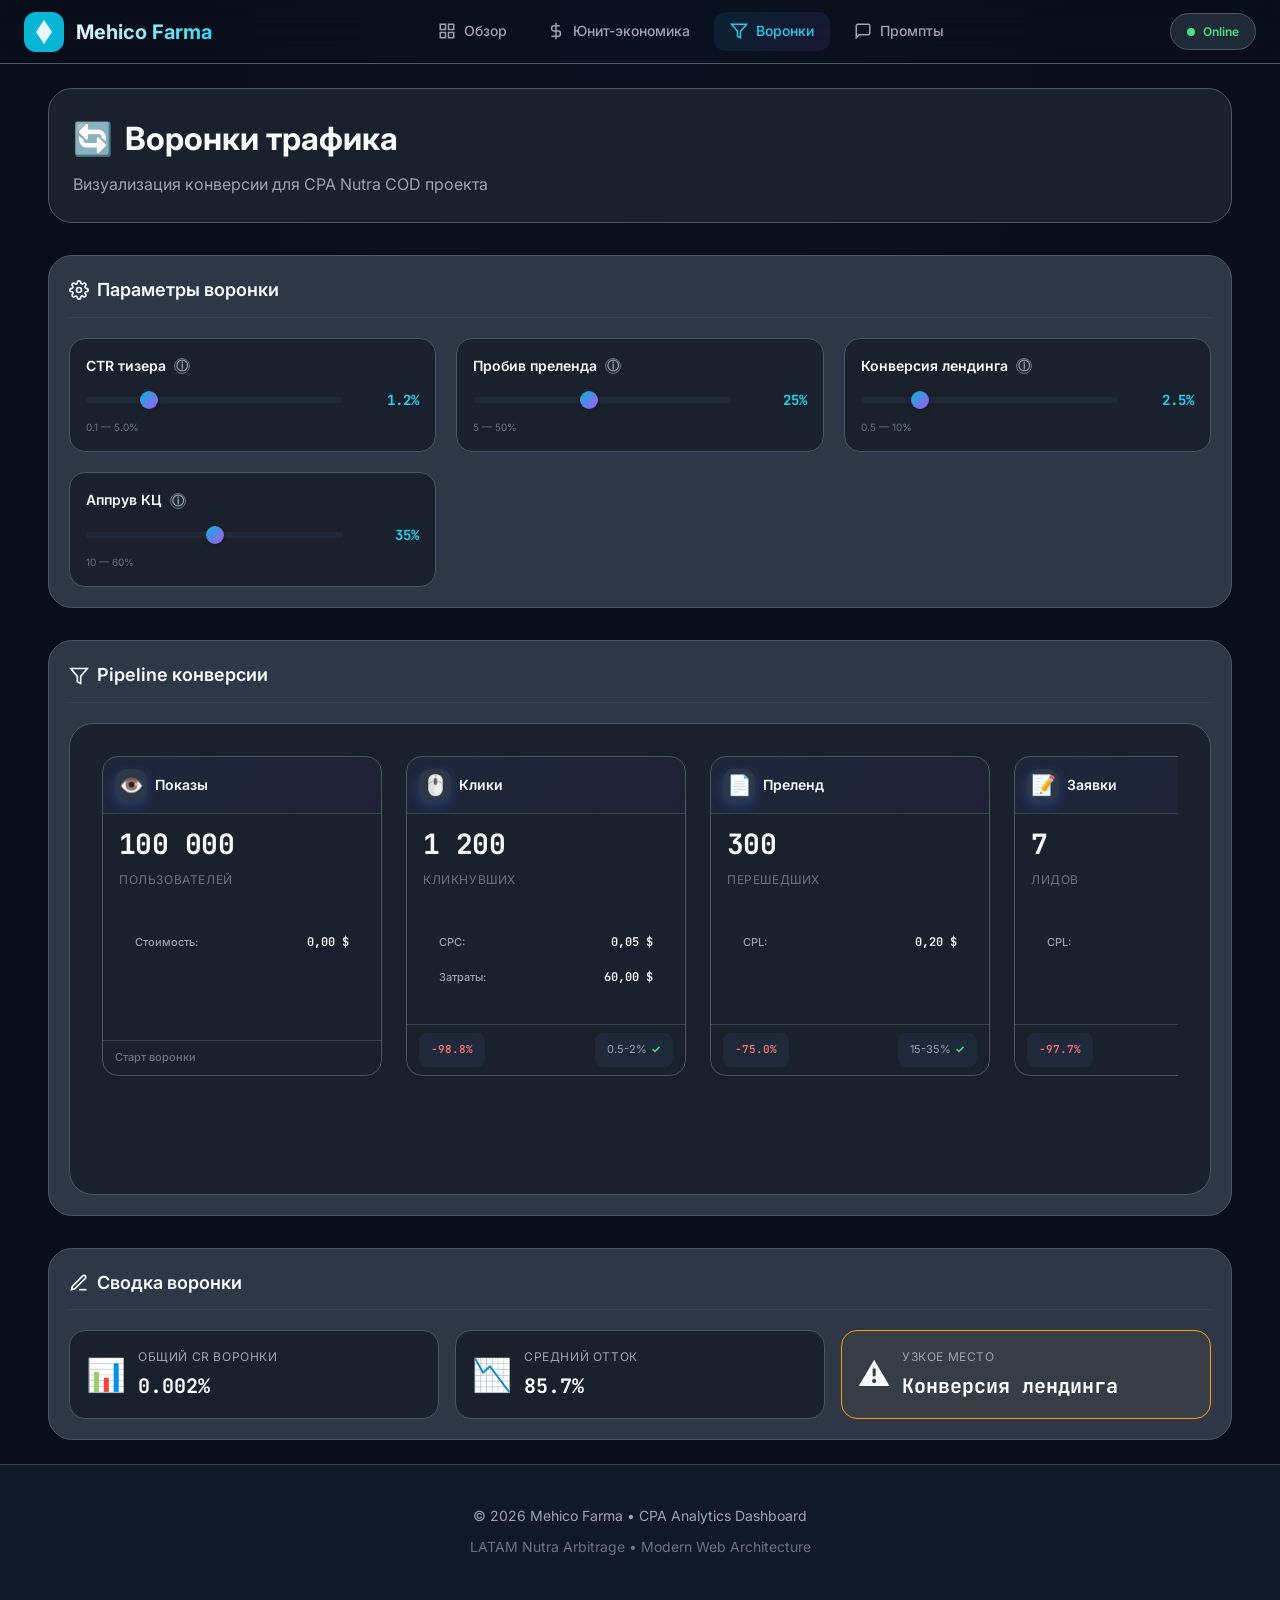
==== funnels.html @ 292eda31 "Initial commit: Mehico Farma CPA Analytics Dashboard" ====
<!DOCTYPE html>
<html lang="ru">
<head>
    <meta charset="UTF-8">
    <meta name="viewport" content="width=device-width, initial-scale=1.0">
    <meta name="description" content="Визуализация воронки трафика для CPA Nutra COD проекта">
    <meta name="theme-color" content="#0f172a">
    <title>Воронки | Mehico Farma</title>

    <link rel="preconnect" href="https://fonts.googleapis.com">
    <link rel="preconnect" href="https://fonts.gstatic.com" crossorigin>
    <link href="https://fonts.googleapis.com/css2?family=Inter:wght@300;400;500;600;700;800&family=JetBrains+Mono:wght@400;500;600&display=swap" rel="stylesheet">

    <link rel="stylesheet" href="style.css">
    <link rel="stylesheet" href="funnels.css">
</head>
<body>
    <a href="#main-content" class="skip-link">Перейти к основному контенту</a>

    <!-- Header -->
    <header class="header" role="banner">
        <div class="header__container">
            <a href="index.html" class="header__brand">
                <div class="header__logo">
                    <svg viewBox="0 0 40 40" fill="none">
                        <rect width="40" height="40" rx="12" fill="url(#logo-gradient)"/>
                        <path d="M20 8L28 20L20 32L12 20L20 8Z" fill="white" fill-opacity="0.9"/>
                        <defs>
                            <linearGradient id="logo-gradient" x1="0" y1="0" x2="40" y2="40">
                                <stop stop-color="#06b6d4"/>
                                <stop offset="1" stop-color="#a855f7"/>
                            </linearGradient>
                        </defs>
                    </svg>
                </div>
                <span class="header__title">Mehico Farma</span>
            </a>

            <nav class="header__nav" role="navigation">
                <ul class="header__nav-list">
                    <li class="header__nav-item">
                        <a href="index.html" class="header__nav-link">
                            <svg class="header__nav-icon" viewBox="0 0 24 24" fill="none" stroke="currentColor" stroke-width="2">
                                <rect x="3" y="3" width="7" height="7"/><rect x="14" y="3" width="7" height="7"/>
                                <rect x="14" y="14" width="7" height="7"/><rect x="3" y="14" width="7" height="7"/>
                            </svg>
                            <span>Обзор</span>
                        </a>
                    </li>
                    <li class="header__nav-item">
                        <a href="unit-economics.html" class="header__nav-link">
                            <svg class="header__nav-icon" viewBox="0 0 24 24" fill="none" stroke="currentColor" stroke-width="2">
                                <line x1="12" y1="1" x2="12" y2="23"/><path d="M17 5H9.5a3.5 3.5 0 0 0 0 7h5a3.5 3.5 0 0 1 0 7H6"/>
                            </svg>
                            <span>Юнит-экономика</span>
                        </a>
                    </li>
                    <li class="header__nav-item">
                        <a href="funnels.html" class="header__nav-link header__nav-link--active">
                            <svg class="header__nav-icon" viewBox="0 0 24 24" fill="none" stroke="currentColor" stroke-width="2">
                                <polygon points="22 3 2 3 10 12.46 10 19 14 21 14 12.46 22 3"/>
                            </svg>
                            <span>Воронки</span>
                        </a>
                    </li>
                    <li class="header__nav-item">
                        <a href="prompts.html" class="header__nav-link">
                            <svg class="header__nav-icon" viewBox="0 0 24 24" fill="none" stroke="currentColor" stroke-width="2">
                                <path d="M21 15a2 2 0 0 1-2 2H7l-4 4V5a2 2 0 0 1 2-2h14a2 2 0 0 1 2 2z"/>
                            </svg>
                            <span>Промпты</span>
                        </a>
                    </li>
                </ul>
            </nav>

            <div class="header__status">
                <span class="header__status-dot"></span>
                <span class="header__status-text">Online</span>
            </div>
        </div>
    </header>

    <!-- Main Content -->
    <main id="main-content" class="main" role="main">
        <section class="funnels-page" aria-labelledby="funnels-title">
            <div class="funnels-page__container">

                <!-- Page Header -->
                <header class="funnels-page__header">
                    <div>
                        <h1 id="funnels-title" class="funnels-page__title">
                            <span>🔄</span>
                            Воронки трафика
                        </h1>
                        <p class="funnels-page__subtitle">
                            Визуализация конверсии для CPA Nutra COD проекта
                        </p>
                    </div>
                </header>

                <!-- Parameters Panel -->
                <section class="funnel-params" aria-label="Параметры воронки">
                    <h2 class="funnel-params__title">
                        <svg viewBox="0 0 24 24" fill="none" stroke="currentColor" stroke-width="2">
                            <circle cx="12" cy="12" r="3"/><path d="M19.4 15a1.65 1.65 0 0 0 .33 1.82l.06.06a2 2 0 0 1 0 2.83 2 2 0 0 1-2.83 0l-.06-.06a1.65 1.65 0 0 0-1.82-.33 1.65 1.65 0 0 0-1 1.51V21a2 2 0 0 1-2 2 2 2 0 0 1-2-2v-.09A1.65 1.65 0 0 0 9 19.4a1.65 1.65 0 0 0-1.82.33l-.06.06a2 2 0 0 1-2.83 0 2 2 0 0 1 0-2.83l.06-.06a1.65 1.65 0 0 0 .33-1.82 1.65 1.65 0 0 0-1.51-1H3a2 2 0 0 1-2-2 2 2 0 0 1 2-2h.09A1.65 1.65 0 0 0 4.6 9a1.65 1.65 0 0 0-.33-1.82l-.06-.06a2 2 0 0 1 0-2.83 2 2 0 0 1 2.83 0l.06.06a1.65 1.65 0 0 0 1.82.33H9a1.65 1.65 0 0 0 1-1.51V3a2 2 0 0 1 2-2 2 2 0 0 1 2 2v.09a1.65 1.65 0 0 0 1 1.51 1.65 1.65 0 0 0 1.82-.33l.06-.06a2 2 0 0 1 2.83 0 2 2 0 0 1 0 2.83l-.06.06a1.65 1.65 0 0 0-.33 1.82V9a1.65 1.65 0 0 0 1.51 1H21a2 2 0 0 1 2 2 2 2 0 0 1-2 2h-.09a1.65 1.65 0 0 0-1.51 1z"/>
                        </svg>
                        Параметры воронки
                    </h2>

                    <div class="funnel-params__grid">
                        <!-- CTR Teaser -->
                        <div class="funnel-param-card">
                            <label class="funnel-param-card__label" for="ctr-teaser">
                                <span class="funnel-param-card__text">CTR тизера</span>
                                <button type="button" class="funnel-param-card__info" data-tooltip="Норма: 0.5-2%. Определяет кликабельность креатива.">ⓘ</button>
                            </label>
                            <div class="funnel-param-card__row">
                                <input type="range" id="ctr-teaser" class="funnel-param-card__slider" 
                                       min="0.1" max="5" step="0.1" value="1.2">
                                <div class="funnel-param-card__value">
                                    <span id="ctr-teaser-value">1.2</span>%
                                </div>
                            </div>
                            <div class="funnel-param-card__hint">0.1 — 5.0%</div>
                        </div>

                        <!-- Preland CTR -->
                        <div class="funnel-param-card">
                            <label class="funnel-param-card__label" for="preland-ctr">
                                <span class="funnel-param-card__text">Пробив преленда</span>
                                <button type="button" class="funnel-param-card__info" data-tooltip="Норма: 15-30%. Показывает, как статья прогревает пользователя.">ⓘ</button>
                            </label>
                            <div class="funnel-param-card__row">
                                <input type="range" id="preland-ctr" class="funnel-param-card__slider" 
                                       min="5" max="50" step="1" value="25">
                                <div class="funnel-param-card__value">
                                    <span id="preland-ctr-value">25</span>%
                                </div>
                            </div>
                            <div class="funnel-param-card__hint">5 — 50%</div>
                        </div>

                        <!-- Landing CR -->
                        <div class="funnel-param-card">
                            <label class="funnel-param-card__label" for="landing-cr">
                                <span class="funnel-param-card__text">Конверсия лендинга</span>
                                <button type="button" class="funnel-param-card__info" data-tooltip="Норма: 1-3%. Показывает эффективность продажи на сайте.">ⓘ</button>
                            </label>
                            <div class="funnel-param-card__row">
                                <input type="range" id="landing-cr" class="funnel-param-card__slider" 
                                       min="0.5" max="10" step="0.1" value="2.5">
                                <div class="funnel-param-card__value">
                                    <span id="landing-cr-value">2.5</span>%
                                </div>
                            </div>
                            <div class="funnel-param-card__hint">0.5 — 10%</div>
                        </div>

                        <!-- Approval Rate -->
                        <div class="funnel-param-card">
                            <label class="funnel-param-card__label" for="approval-rate">
                                <span class="funnel-param-card__text">Аппрув КЦ</span>
                                <button type="button" class="funnel-param-card__info" data-tooltip="Норма: 25-40%. Процент выкупленных заказов после прозвона.">ⓘ</button>
                            </label>
                            <div class="funnel-param-card__row">
                                <input type="range" id="approval-rate" class="funnel-param-card__slider" 
                                       min="10" max="60" step="1" value="35">
                                <div class="funnel-param-card__value">
                                    <span id="approval-rate-value">35</span>%
                                </div>
                            </div>
                            <div class="funnel-param-card__hint">10 — 60%</div>
                        </div>
                    </div>
                </section>

                <!-- Pipeline Conversion -->
                <section class="funnel-pipeline-section" aria-label="Pipeline конверсии">
                    <h2 class="funnel-pipeline-section__title">
                        <svg viewBox="0 0 24 24" fill="none" stroke="currentColor" stroke-width="2">
                            <polygon points="22 3 2 3 10 12.46 10 19 14 21 14 12.46 22 3"/>
                        </svg>
                        Pipeline конверсии
                    </h2>

                    <div class="funnel-pipeline">
                        <div class="funnel-pipeline__nodes">
                            <!-- Node 1: Impressions -->
                            <div class="funnel-node" data-stage="impressions">
                                <div class="funnel-node__header">
                                    <div class="funnel-node__icon">👁️</div>
                                    <span class="funnel-node__title">Показы</span>
                                </div>
                                <div class="funnel-node__body">
                                    <div class="funnel-node__value" id="impressions-value">100 000</div>
                                    <div class="funnel-node__label">пользователей</div>
                                    <div class="funnel-node__metrics">
                                        <div class="funnel-node__metric">
                                            <span class="funnel-node__metric-label">Стоимость:</span>
                                            <span class="funnel-node__metric-value" id="impressions-cost">$0</span>
                                        </div>
                                    </div>
                                </div>
                                <div class="funnel-node__footer">
                                    <span class="funnel-node__status">Старт воронки</span>
                                </div>
                            </div>

                            <!-- Node 2: Clicks -->
                            <div class="funnel-node" data-stage="clicks">
                                <div class="funnel-node__header">
                                    <div class="funnel-node__icon">🖱️</div>
                                    <span class="funnel-node__title">Клики</span>
                                </div>
                                <div class="funnel-node__body">
                                    <div class="funnel-node__value" id="clicks-value">1 200</div>
                                    <div class="funnel-node__label">кликнувших</div>
                                    <div class="funnel-node__metrics">
                                        <div class="funnel-node__metric">
                                            <span class="funnel-node__metric-label">CPC:</span>
                                            <span class="funnel-node__metric-value" id="clicks-cpc">$0.05</span>
                                        </div>
                                        <div class="funnel-node__metric">
                                            <span class="funnel-node__metric-label">Затраты:</span>
                                            <span class="funnel-node__metric-value" id="clicks-cost">$60</span>
                                        </div>
                                    </div>
                                </div>
                                <div class="funnel-node__footer">
                                    <span class="funnel-node__dropoff" id="clicks-dropoff">-98.8%</span>
                                    <span class="funnel-node__benchmark" id="clicks-benchmark">
                                        <span>0.5-2%</span>
                                        <span class="funnel-node__check">✓</span>
                                    </span>
                                </div>
                            </div>

                            <!-- Node 3: Preland -->
                            <div class="funnel-node" data-stage="preland">
                                <div class="funnel-node__header">
                                    <div class="funnel-node__icon">📄</div>
                                    <span class="funnel-node__title">Преленд</span>
                                </div>
                                <div class="funnel-node__body">
                                    <div class="funnel-node__value" id="preland-value">300</div>
                                    <div class="funnel-node__label">перешедших</div>
                                    <div class="funnel-node__metrics">
                                        <div class="funnel-node__metric">
                                            <span class="funnel-node__metric-label">CPL:</span>
                                            <span class="funnel-node__metric-value" id="preland-cpl">$0.20</span>
                                        </div>
                                    </div>
                                </div>
                                <div class="funnel-node__footer">
                                    <span class="funnel-node__dropoff" id="preland-dropoff">-75.0%</span>
                                    <span class="funnel-node__benchmark" id="preland-benchmark">
                                        <span>15-35%</span>
                                        <span class="funnel-node__check">✓</span>
                                    </span>
                                </div>
                            </div>

                            <!-- Node 4: Leads -->
                            <div class="funnel-node" data-stage="leads">
                                <div class="funnel-node__header">
                                    <div class="funnel-node__icon">📝</div>
                                    <span class="funnel-node__title">Заявки</span>
                                </div>
                                <div class="funnel-node__body">
                                    <div class="funnel-node__value" id="leads-value">68</div>
                                    <div class="funnel-node__label">лидов</div>
                                    <div class="funnel-node__metrics">
                                        <div class="funnel-node__metric">
                                            <span class="funnel-node__metric-label">CPL:</span>
                                            <span class="funnel-node__metric-value" id="leads-cpl">$0.88</span>
                                        </div>
                                    </div>
                                </div>
                                <div class="funnel-node__footer">
                                    <span class="funnel-node__dropoff" id="leads-dropoff">-77.3%</span>
                                    <span class="funnel-node__benchmark" id="leads-benchmark">
                                        <span>1-4%</span>
                                        <span class="funnel-node__check">✓</span>
                                    </span>
                                </div>
                            </div>

                            <!-- Node 5: Approved -->
                            <div class="funnel-node funnel-node--final" data-stage="approved">
                                <div class="funnel-node__header">
                                    <div class="funnel-node__icon">✅</div>
                                    <span class="funnel-node__title">Аппрув</span>
                                </div>
                                <div class="funnel-node__body">
                                    <div class="funnel-node__value" id="approved-value">25</div>
                                    <div class="funnel-node__label">подтверждено</div>
                                    <div class="funnel-node__metrics">
                                        <div class="funnel-node__metric">
                                            <span class="funnel-node__metric-label">CPA:</span>
                                            <span class="funnel-node__metric-value" id="approved-cpa">$2.40</span>
                                        </div>
                                        <div class="funnel-node__metric">
                                            <span class="funnel-node__metric-label">Выручка:</span>
                                            <span class="funnel-node__metric-value" id="approved-revenue">$375</span>
                                        </div>
                                        <div class="funnel-node__metric">
                                            <span class="funnel-node__metric-label">Прибыль:</span>
                                            <span class="funnel-node__metric-value" id="approved-profit">$315</span>
                                        </div>
                                        <div class="funnel-node__metric">
                                            <span class="funnel-node__metric-label">ROI:</span>
                                            <span class="funnel-node__metric-value" id="approved-roi">525%</span>
                                        </div>
                                    </div>
                                </div>
                                <div class="funnel-node__footer">
                                    <span class="funnel-node__dropoff" id="approved-dropoff">-63.2%</span>
                                    <span class="funnel-node__benchmark" id="approved-benchmark">
                                        <span>25-40%</span>
                                        <span class="funnel-node__check">✓</span>
                                    </span>
                                </div>
                            </div>
                        </div>
                    </div>
                </section>

                <!-- Summary Section -->
                <section class="funnel-summary" aria-label="Сводка воронки">
                    <h2 class="funnel-summary__title">
                        <svg viewBox="0 0 24 24" fill="none" stroke="currentColor" stroke-width="2">
                            <path d="M12 20h9"/><path d="M16.5 3.5a2.121 2.121 0 0 1 3 3L7 19l-4 1 1-4L16.5 3.5z"/>
                        </svg>
                        Сводка воронки
                    </h2>

                    <div class="funnel-summary__grid">
                        <!-- Overall CR -->
                        <div class="funnel-summary-card">
                            <div class="funnel-summary-card__icon">📊</div>
                            <div class="funnel-summary-card__content">
                                <div class="funnel-summary-card__label">Общий CR воронки</div>
                                <div class="funnel-summary-card__value" id="overall-cr">0.025%</div>
                            </div>
                        </div>

                        <!-- Average Dropoff -->
                        <div class="funnel-summary-card">
                            <div class="funnel-summary-card__icon">📉</div>
                            <div class="funnel-summary-card__content">
                                <div class="funnel-summary-card__label">Средний отток</div>
                                <div class="funnel-summary-card__value" id="avg-dropoff">78.6%</div>
                            </div>
                        </div>

                        <!-- Bottleneck -->
                        <div class="funnel-summary-card funnel-summary-card--highlight">
                            <div class="funnel-summary-card__icon">⚠️</div>
                            <div class="funnel-summary-card__content">
                                <div class="funnel-summary-card__label">Узкое место</div>
                                <div class="funnel-summary-card__value" id="bottleneck-stage">Преленд</div>
                            </div>
                        </div>
                    </div>
                </section>

            </div>
        </section>
    </main>

    <!-- Footer -->
    <footer class="footer" role="contentinfo">
        <div class="footer__container">
            <div class="footer__content">
                <p class="footer__text">© 2026 Mehico Farma • CPA Analytics Dashboard</p>
                <p class="footer__text footer__text--muted">LATAM Nutra Arbitrage • Modern Web Architecture</p>
            </div>
        </div>
    </footer>

    <!-- JavaScript Modules -->
    <script src="js/storage.js"></script>
    <script src="js/tilt.js"></script>
    <script src="js/counter.js"></script>
    <script src="js/clipboard.js"></script>
    <script src="js/navigation.js"></script>
    <script type="module">
        import FunnelVisualization from './js/funnels.js';
        window.FunnelVisualization = FunnelVisualization;
    </script>
    <script src="js/app.js"></script>
</body>
</html>
---- style.css ----
/* ==========================================================================
   MEHICO FARMA - Modern CPA Analytics Dashboard
   Architecture: Modern CSS (2026)
   ========================================================================== */

/* ==========================================================================
   1. DESIGN TOKENS (CSS Custom Properties)
   Professional Business Dashboard - 2026
   ========================================================================== */

:root {
    /* Colors - Professional Slate Palette */
    --slate-50: #f8fafc;
    --slate-100: #f1f5f9;
    --slate-200: #e2e8f0;
    --slate-300: #cbd5e1;
    --slate-400: #94a3b8;
    --slate-500: #64748b;
    --slate-600: #475569;
    --slate-700: #334155;
    --slate-800: #1e293b;
    --slate-900: #0f172a;
    --slate-950: #020617;

    /* Professional Accent Colors */
    --cyan-400: #22d3ee;
    --cyan-500: #06b6d4;
    --cyan-600: #0891b2;
    --blue-400: #60a5fa;
    --blue-500: #3b82f6;
    --blue-600: #2563eb;
    --purple-400: #c084fc;
    --purple-500: #a855f7;
    --green-400: #4ade80;
    --green-500: #22c55e;
    --green-600: #16a34a;
    --amber-400: #fbbf24;
    --amber-500: #f59e0b;
    --orange-400: #fb923c;
    --orange-500: #f97316;
    --red-400: #f87171;
    --red-500: #ef4444;
    --red-600: #dc2626;

    /* Semantic Colors - Professional */
    --bg-primary: #0a0e1a;
    --bg-secondary: #111827;
    --bg-tertiary: #1f2937;
    --bg-card: #1a202c;
    --bg-surface: #2d3748;

    --text-primary: #f9fafb;
    --text-secondary: #e5e7eb;
    --text-tertiary: #9ca3af;
    --text-muted: #6b7280;

    --border-primary: #4b5563;
    --border-secondary: #374151;
    --border-light: #6b7280;

    /* Status Colors */
    --success: #10b981;
    --warning: #f59e0b;
    --error: #ef4444;
    --info: #3b82f6;

    /* Typography */
    --font-sans: 'Inter', system-ui, -apple-system, sans-serif;
    --font-mono: 'JetBrains Mono', 'Fira Code', monospace;

    /* Spacing Scale */
    --space-1: 0.25rem;
    --space-2: 0.5rem;
    --space-3: 0.75rem;
    --space-4: 1rem;
    --space-5: 1.25rem;
    --space-6: 1.5rem;
    --space-8: 2rem;
    --space-10: 2.5rem;
    --space-12: 3rem;
    --space-16: 4rem;
    --space-20: 5rem;
    --space-24: 6rem;

    /* Border Radius */
    --radius-sm: 0.375rem;
    --radius-md: 0.5rem;
    --radius-lg: 0.75rem;
    --radius-xl: 1rem;
    --radius-2xl: 1.5rem;
    --radius-full: 9999px;

    /* Shadows - Professional */
    --shadow-sm: 0 1px 2px 0 rgba(0, 0, 0, 0.3);
    --shadow-md: 0 4px 6px -1px rgba(0, 0, 0, 0.4);
    --shadow-lg: 0 10px 15px -3px rgba(0, 0, 0, 0.5);
    --shadow-xl: 0 20px 25px -5px rgba(0, 0, 0, 0.5);
    --shadow-2xl: 0 25px 50px -12px rgba(0, 0, 0, 0.6);

    /* Subtle Glows - Professional */
    --glow-success: 0 0 20px rgba(16, 185, 129, 0.15);
    --glow-warning: 0 0 20px rgba(245, 158, 11, 0.15);
    --glow-error: 0 0 20px rgba(239, 68, 68, 0.15);
    --glow-info: 0 0 20px rgba(59, 130, 246, 0.15);
    --glow-cyan: 0 0 20px rgba(34, 197, 238, 0.15);
    --glow-purple: 0 0 20px rgba(168, 85, 247, 0.15);
    --glow-orange: 0 0 20px rgba(251, 146, 60, 0.15);
    --glow-green: 0 0 20px rgba(74, 222, 128, 0.15);
    --glow-pink: 0 0 20px rgba(244, 114, 182, 0.15);

    /* Transitions */
    --transition-fast: 150ms cubic-bezier(0.4, 0, 0.2, 1);
    --transition-base: 250ms cubic-bezier(0.4, 0, 0.2, 1);
    --transition-slow: 400ms cubic-bezier(0.4, 0, 0.2, 1);

    /* Layout */
    --container-max: 1400px;
    --header-height: 4rem;
    --z-dropdown: 100;
    --z-sticky: 200;
    --z-fixed: 300;
    --z-modal: 400;
    --z-tooltip: 500;

    /* Opacity */
    --opacity-disabled: 0.5;
    --opacity-hover: 0.9;
}

/* ==========================================================================
   2. MODERN CSS RESET
   ========================================================================== */

*, *::before, *::after {
    box-sizing: border-box;
    margin: 0;
    padding: 0;
}

/* Smooth scrolling with reduced motion support */
html {
    scroll-behavior: smooth;
    -webkit-font-smoothing: antialiased;
    -moz-osx-font-smoothing: grayscale;
    text-rendering: optimizeLegibility;
}

/* Custom Scrollbars */
::-webkit-scrollbar {
    width: 10px;
    height: 10px;
}

::-webkit-scrollbar-track {
    background: var(--slate-900);
}

::-webkit-scrollbar-thumb {
    background: var(--slate-700);
    border-radius: var(--radius-full);
    border: 2px solid var(--slate-900);
}

::-webkit-scrollbar-thumb:hover {
    background: var(--slate-600);
}

/* Selection */
::selection {
    background: var(--cyan-500);
    color: var(--slate-950);
}

/* Focus visible */
:focus-visible {
    outline: 2px solid var(--cyan-400);
    outline-offset: 2px;
}

/* ==========================================================================
   3. BASE STYLES
   ========================================================================== */

body {
    font-family: var(--font-sans);
    font-size: 1rem;
    line-height: 1.6;
    color: var(--text-primary);
    background: var(--bg-primary);
    background-image: radial-gradient(ellipse at top, rgba(59, 130, 246, 0.03), transparent 50%);
    background-attachment: fixed;
    min-height: 100vh;
    overflow-x: hidden;
}

/* Skip Link */
.skip-link {
    position: absolute;
    top: -100%;
    left: 50%;
    transform: translateX(-50%);
    background: var(--cyan-500);
    color: var(--slate-950);
    padding: var(--space-3) var(--space-6);
    border-radius: var(--radius-md);
    font-weight: 600;
    text-decoration: none;
    z-index: var(--z-tooltip);
    transition: top var(--transition-fast);
}

.skip-link:focus {
    top: var(--space-4);
}

/* Links */
a {
    color: inherit;
    text-decoration: none;
}

/* Lists */
ul, ol {
    list-style: none;
}

/* Images */
img {
    max-width: 100%;
    height: auto;
    display: block;
}

/* Buttons & Inputs */
button, input, textarea, select {
    font: inherit;
    color: inherit;
}

button {
    cursor: pointer;
    border: none;
    background: none;
}

/* ==========================================================================
   4. HEADER COMPONENT
   ========================================================================== */

.header {
    position: fixed;
    top: 0;
    left: 0;
    right: 0;
    height: var(--header-height);
    background: var(--bg-glass);
    backdrop-filter: blur(16px);
    -webkit-backdrop-filter: blur(16px);
    border-bottom: 1px solid var(--border-primary);
    z-index: var(--z-fixed);
}

.header__container {
    display: grid;
    grid-template-columns: auto 1fr auto;
    align-items: center;
    gap: var(--space-8);
    max-width: var(--container-max);
    height: 100%;
    margin: 0 auto;
    padding: 0 var(--space-6);
}

/* Brand */
.header__brand {
    display: flex;
    align-items: center;
    gap: var(--space-3);
}

.header__logo {
    width: 2.5rem;
    height: 2.5rem;
}

.header__title {
    font-size: 1.25rem;
    font-weight: 700;
    background: linear-gradient(135deg, var(--text-primary), var(--cyan-400));
    -webkit-background-clip: text;
    background-clip: text;
    -webkit-text-fill-color: transparent;
}

/* Navigation */
.header__nav-list {
    display: flex;
    align-items: center;
    gap: var(--space-2);
    justify-content: center;
}

.header__nav-link {
    display: flex;
    align-items: center;
    gap: var(--space-2);
    padding: var(--space-2) var(--space-4);
    border-radius: var(--radius-lg);
    color: var(--text-tertiary);
    font-size: 0.875rem;
    font-weight: 500;
    transition: all var(--transition-fast);
    position: relative;
}

.header__nav-link::before {
    content: '';
    position: absolute;
    inset: 0;
    background: linear-gradient(135deg, rgba(6, 182, 212, 0.1), rgba(168, 85, 247, 0.1));
    opacity: 0;
    transition: opacity var(--transition-fast);
    border-radius: inherit;
}

.header__nav-link:hover {
    color: var(--text-primary);
}

.header__nav-link:hover::before {
    opacity: 1;
}

.header__nav-link--active {
    color: var(--cyan-400);
}

.header__nav-link--active::before {
    opacity: 1;
}

.header__nav-icon {
    width: 1.125rem;
    height: 1.125rem;
}

/* Status */
.header__status {
    display: flex;
    align-items: center;
    gap: var(--space-2);
    padding: var(--space-2) var(--space-4);
    background: var(--bg-tertiary);
    border: 1px solid var(--border-primary);
    border-radius: var(--radius-full);
    font-size: 0.75rem;
    font-weight: 600;
    color: var(--green-400);
}

.header__status-dot {
    width: 0.5rem;
    height: 0.5rem;
    background: var(--green-400);
    border-radius: var(--radius-full);
    animation: pulse 2s ease-in-out infinite;
}

@keyframes pulse {
    0%, 100% { opacity: 1; transform: scale(1); }
    50% { opacity: 0.5; transform: scale(1.2); }
}

/* Mobile Menu Toggle */
.header__menu-toggle {
    display: none;
    flex-direction: column;
    gap: 4px;
    padding: var(--space-2);
}

.header__menu-toggle span {
    width: 24px;
    height: 2px;
    background: var(--text-primary);
    border-radius: var(--radius-full);
    transition: all var(--transition-fast);
}

/* ==========================================================================
   5. MAIN CONTENT
   ========================================================================== */

.main {
    padding-top: var(--header-height);
    min-height: calc(100vh - var(--header-height));
}

/* ==========================================================================
   6. HERO SECTION
   ========================================================================== */

.hero {
    padding: var(--space-16) 0;
    border-bottom: 1px solid var(--border-secondary);
}

.hero__container {
    max-width: var(--container-max);
    margin: 0 auto;
    padding: 0 var(--space-6);
}

.hero__header {
    text-align: center;
    margin-bottom: var(--space-12);
}

.hero__badge {
    display: inline-flex;
    align-items: center;
    gap: var(--space-2);
    padding: var(--space-2) var(--space-4);
    background: rgba(6, 182, 212, 0.1);
    border: 1px solid rgba(6, 182, 212, 0.3);
    border-radius: var(--radius-full);
    font-size: 0.75rem;
    font-weight: 600;
    color: var(--cyan-400);
    margin-bottom: var(--space-4);
}

.hero__badge-dot {
    width: 0.5rem;
    height: 0.5rem;
    background: var(--cyan-400);
    border-radius: var(--radius-full);
    animation: pulse 2s ease-in-out infinite;
}

.hero__title {
    font-size: clamp(2rem, 5vw, 3rem);
    font-weight: 800;
    color: var(--text-primary);
    margin-bottom: var(--space-4);
    letter-spacing: -0.025em;
}

.hero__title-accent {
    display: block;
    background: linear-gradient(135deg, var(--cyan-400), var(--purple-400));
    -webkit-background-clip: text;
    background-clip: text;
    -webkit-text-fill-color: transparent;
}

.hero__subtitle {
    font-size: 1.125rem;
    color: var(--text-tertiary);
    max-width: 600px;
    margin: 0 auto;
}

/* Metrics Grid */
.hero__metrics {
    display: grid;
    grid-template-columns: repeat(auto-fit, minmax(280px, 1fr));
    gap: var(--space-6);
    margin-bottom: var(--space-12);
}

/* Metric Card */
.metric {
    position: relative;
    background: var(--bg-card);
    border: 1px solid var(--border-primary);
    border-radius: var(--radius-2xl);
    padding: var(--space-6);
    overflow: hidden;
    transition: all var(--transition-base);
    transform-style: preserve-3d;
}

.metric::before {
    content: '';
    position: absolute;
    inset: 0;
    background: linear-gradient(135deg, rgba(255, 255, 255, 0.05), transparent);
    pointer-events: none;
}

.metric:hover {
    border-color: var(--cyan-500);
    box-shadow: var(--glow-cyan), var(--shadow-xl);
    transform: translateY(-4px);
}

.metric__icon {
    display: flex;
    align-items: center;
    justify-content: center;
    width: 3rem;
    height: 3rem;
    border-radius: var(--radius-xl);
    margin-bottom: var(--space-4);
}

.metric__icon svg {
    width: 1.5rem;
    height: 1.5rem;
    color: var(--slate-950);
}

.metric__icon--budget {
    background: linear-gradient(135deg, var(--cyan-400), var(--green-400));
    box-shadow: var(--glow-cyan);
}

.metric__icon--roi {
    background: linear-gradient(135deg, var(--purple-400), var(--pink-400));
    box-shadow: var(--glow-purple);
}

.metric__icon--phase {
    background: linear-gradient(135deg, var(--orange-400), var(--cyan-400));
    box-shadow: var(--glow-orange);
}

.metric__content {
    display: flex;
    flex-direction: column;
    gap: var(--space-2);
}

.metric__label {
    font-size: 0.875rem;
    font-weight: 500;
    color: var(--text-tertiary);
    text-transform: uppercase;
    letter-spacing: 0.05em;
}

.metric__value {
    display: flex;
    align-items: baseline;
    gap: var(--space-1);
}

.metric__currency {
    font-size: 1.25rem;
    font-weight: 600;
    color: var(--text-secondary);
}

.metric__number {
    font-size: 2.5rem;
    font-weight: 800;
    color: var(--text-primary);
    letter-spacing: -0.025em;
}

.metric__percent {
    font-size: 1.5rem;
    color: var(--text-tertiary);
}

.metric__divider {
    font-size: 1rem;
    color: var(--text-tertiary);
}

.metric__status {
    display: inline-flex;
    align-items: center;
    gap: var(--space-1);
    padding: var(--space-1) var(--space-3);
    border-radius: var(--radius-full);
    font-size: 0.75rem;
    font-weight: 600;
    width: fit-content;
}

.metric__status--active {
    background: rgba(34, 197, 94, 0.1);
    color: var(--green-400);
}

.metric__status--warning {
    background: rgba(249, 115, 22, 0.1);
    color: var(--orange-400);
}

.metric__progress {
    width: 100%;
    height: 0.375rem;
    background: var(--slate-700);
    border-radius: var(--radius-full);
    overflow: hidden;
}

.metric__progress-bar {
    height: 100%;
    width: var(--progress);
    background: linear-gradient(90deg, var(--cyan-400), var(--purple-400));
    border-radius: inherit;
    transition: width var(--transition-slow);
}

/* Hero Tags */
.hero__tags {
    display: flex;
    flex-wrap: wrap;
    justify-content: center;
    gap: var(--space-4);
    padding: var(--space-6);
    background: var(--bg-tertiary);
    border: 1px solid var(--border-primary);
    border-radius: var(--radius-xl);
}

.hero__tag {
    display: inline-flex;
    align-items: center;
    gap: var(--space-2);
    padding: var(--space-2) var(--space-4);
    background: var(--slate-800);
    border-radius: var(--radius-full);
    font-size: 0.875rem;
    font-weight: 500;
    color: var(--text-secondary);
    border: 1px solid var(--border-primary);
}

/* ==========================================================================
   7. KNOWLEDGE BASE
   ========================================================================== */

.knowledge-base {
    padding: var(--space-16) 0;
}

.knowledge-base__container {
    max-width: var(--container-max);
    margin: 0 auto;
    padding: 0 var(--space-6);
}

.knowledge-base__header {
    text-align: center;
    margin-bottom: var(--space-10);
}

.knowledge-base__title {
    font-size: clamp(1.5rem, 3vw, 2rem);
    font-weight: 700;
    color: var(--text-primary);
    margin-bottom: var(--space-3);
    display: flex;
    align-items: center;
    justify-content: center;
    gap: var(--space-3);
}

.knowledge-base__subtitle {
    font-size: 1.125rem;
    color: var(--text-tertiary);
}

/* Grid */
.knowledge-base__grid {
    display: grid;
    grid-template-columns: repeat(auto-fit, minmax(320px, 1fr));
    gap: var(--space-6);
}

/* KB Card */
.kb-card {
    position: relative;
    background: var(--bg-card);
    border: 1px solid var(--border-primary);
    border-radius: var(--radius-2xl);
    overflow: hidden;
    transition: all var(--transition-base);
    transform-style: preserve-3d;
    display: grid;
    grid-template-rows: auto 1fr auto;
}

.kb-card::before {
    content: '';
    position: absolute;
    inset: 0;
    background: linear-gradient(135deg, rgba(255, 255, 255, 0.03), transparent);
    pointer-events: none;
}

.kb-card:hover {
    border-color: var(--cyan-500);
    box-shadow: var(--shadow-xl);
    transform: translateY(-6px) rotateX(2deg);
}

.kb-card__header {
    display: flex;
    align-items: center;
    gap: var(--space-4);
    padding: var(--space-6);
    border-bottom: 1px solid var(--border-secondary);
    background: rgba(15, 23, 42, 0.3);
}

.kb-card__icon {
    display: flex;
    align-items: center;
    justify-content: center;
    width: 2.75rem;
    height: 2.75rem;
    border-radius: var(--radius-xl);
    flex-shrink: 0;
}

.kb-card__icon svg {
    width: 1.5rem;
    height: 1.5rem;
    color: var(--slate-950);
}

.kb-card__icon--traffic {
    background: linear-gradient(135deg, var(--cyan-400), var(--green-400));
    box-shadow: var(--glow-cyan);
}

.kb-card__icon--tech {
    background: linear-gradient(135deg, var(--purple-400), var(--pink-400));
    box-shadow: var(--glow-purple);
}

.kb-card__icon--legal {
    background: linear-gradient(135deg, var(--orange-400), var(--cyan-400));
    box-shadow: var(--glow-orange);
}

.kb-card__icon--payment {
    background: linear-gradient(135deg, var(--green-400), var(--cyan-400));
    box-shadow: var(--glow-green);
}

.kb-card__title {
    font-size: 1.125rem;
    font-weight: 600;
    color: var(--text-primary);
}

.kb-card__body {
    padding: var(--space-6);
}

.kb-card__tags {
    display: flex;
    flex-wrap: wrap;
    gap: var(--space-2);
    margin-bottom: var(--space-4);
}

.kb-card__tag {
    display: inline-flex;
    align-items: center;
    padding: var(--space-1) var(--space-3);
    border-radius: var(--radius-full);
    font-size: 0.75rem;
    font-weight: 600;
    border: 1px solid transparent;
}

.kb-card__tag--primary {
    background: rgba(6, 182, 212, 0.15);
    color: var(--cyan-400);
    border-color: rgba(6, 182, 212, 0.3);
}

.kb-card__tag {
    background: var(--slate-800);
    color: var(--text-secondary);
    border-color: var(--border-primary);
}

.kb-card__description {
    font-size: 0.875rem;
    color: var(--text-tertiary);
    line-height: 1.7;
}

.kb-card__footer {
    padding: var(--space-4) var(--space-6);
    border-top: 1px solid var(--border-secondary);
    background: rgba(15, 23, 42, 0.3);
}

.kb-card__status {
    font-size: 0.75rem;
    font-weight: 600;
    color: var(--green-400);
    display: flex;
    align-items: center;
    gap: var(--space-2);
}

/* ==========================================================================
   8. FUNNEL FORMULAS
   ========================================================================== */

.funnel-formulas {
    padding: var(--space-12) 0 var(--space-8);
    border-top: 1px solid var(--border-secondary);
    background: var(--bg-secondary);
}

.funnel-formulas__container {
    max-width: var(--container-max);
    margin: 0 auto;
    padding: 0 var(--space-6);
}

.funnel-formulas__title {
    font-size: 1.25rem;
    font-weight: 700;
    color: var(--text-primary);
    margin-bottom: var(--space-8);
    text-align: center;
}

.funnel-formulas__grid {
    display: grid;
    grid-template-columns: repeat(auto-fit, minmax(250px, 1fr));
    gap: var(--space-4);
    margin-bottom: var(--space-8);
}

.funnel-formula-card {
    background: var(--bg-card);
    border: 1px solid var(--border-primary);
    border-radius: var(--radius-xl);
    padding: var(--space-5);
    transition: all var(--transition-base);
}

.funnel-formula-card:hover {
    border-color: var(--cyan-500);
    box-shadow: var(--shadow-lg);
}

.funnel-formula-card h3 {
    font-size: 0.938rem;
    font-weight: 600;
    color: var(--text-primary);
    margin-bottom: var(--space-3);
}

.funnel-formula-card code {
    display: block;
    padding: var(--space-3);
    background: var(--bg-tertiary);
    border-radius: var(--radius-lg);
    font-family: var(--font-mono);
    font-size: 0.813rem;
    color: var(--cyan-400);
    margin-bottom: var(--space-3);
    white-space: pre;
    overflow-x: auto;
}

.funnel-formula-card p {
    font-size: 0.813rem;
    color: var(--text-secondary);
    line-height: 1.5;
}

/* ==========================================================================
   9. FOOTER
   ========================================================================== */

.footer {
    padding: var(--space-10) 0;
    border-top: 1px solid var(--border-secondary);
    background: var(--bg-secondary);
}

.footer__container {
    max-width: var(--container-max);
    margin: 0 auto;
    padding: 0 var(--space-6);
}

.footer__content {
    text-align: center;
}

.footer__text {
    font-size: 0.875rem;
    color: var(--text-tertiary);
    margin-bottom: var(--space-2);
}

.footer__text--muted {
    color: var(--text-muted);
}

/* ==========================================================================
   9. UNIT ECONOMICS PAGE
   ========================================================================== */

.unit-economics {
    padding: var(--space-12) 0 var(--space-16);
}

.unit-economics__container {
    max-width: var(--container-max);
    margin: 0 auto;
    padding: 0 var(--space-6);
}

.unit-economics__header {
    display: flex;
    flex-wrap: wrap;
    justify-content: space-between;
    align-items: flex-start;
    gap: var(--space-6);
    margin-bottom: var(--space-10);
}

.unit-economics__title {
    font-size: clamp(1.5rem, 4vw, 2rem);
    font-weight: 800;
    color: var(--text-primary);
    margin-bottom: var(--space-3);
    display: flex;
    align-items: center;
    gap: var(--space-3);
}

.unit-economics__subtitle {
    font-size: 1rem;
    color: var(--text-tertiary);
}

/* Quick Actions */
.unit-economics__actions {
    display: flex;
    flex-wrap: wrap;
    gap: var(--space-3);
    align-items: flex-end;
}

.scenario-selector {
    display: flex;
    flex-direction: column;
    gap: var(--space-2);
}

.scenario-selector__label {
    display: flex;
    align-items: center;
    gap: var(--space-2);
    font-size: 0.75rem;
    font-weight: 600;
    color: var(--text-tertiary);
}

.scenario-selector__label svg {
    width: 0.875rem;
    height: 0.875rem;
}

.scenario-selector__select {
    padding: var(--space-2) var(--space-4);
    background: var(--bg-tertiary);
    border: 1px solid var(--border-primary);
    border-radius: var(--radius-lg);
    color: var(--text-primary);
    font-size: 0.875rem;
    font-weight: 600;
    cursor: pointer;
    transition: all var(--transition-fast);
}

.scenario-selector__select:focus {
    outline: none;
    border-color: var(--cyan-400);
    box-shadow: 0 0 0 3px rgba(6, 182, 212, 0.1);
}

/* Quick Presets */
.quick-presets {
    display: flex;
    gap: var(--space-2);
}

.quick-presets__btn {
    padding: var(--space-2) var(--space-4);
    background: var(--bg-tertiary);
    border: 1px solid var(--border-primary);
    border-radius: var(--radius-lg);
    color: var(--text-secondary);
    font-size: 0.75rem;
    font-weight: 600;
    cursor: pointer;
    transition: all var(--transition-fast);
}

.quick-presets__btn:hover {
    border-color: var(--cyan-400);
    color: var(--text-primary);
    background: rgba(6, 182, 212, 0.1);
}

/* Quick Actions */
.quick-actions {
    display: flex;
    gap: var(--space-2);
}

.quick-actions__btn {
    padding: var(--space-2) var(--space-4);
    border: 1px solid var(--border-primary);
    border-radius: var(--radius-lg);
    font-size: 0.75rem;
    font-weight: 600;
    cursor: pointer;
    transition: all var(--transition-fast);
}

.quick-actions__btn--optimistic {
    background: rgba(34, 197, 94, 0.1);
    border-color: var(--green-400);
    color: var(--green-400);
}

.quick-actions__btn--optimistic:hover {
    background: rgba(34, 197, 94, 0.2);
}

.quick-actions__btn--realistic {
    background: rgba(6, 182, 212, 0.1);
    border-color: var(--cyan-400);
    color: var(--cyan-400);
}

.quick-actions__btn--realistic:hover {
    background: rgba(6, 182, 212, 0.2);
}

.quick-actions__btn--pessimistic {
    background: rgba(239, 68, 68, 0.1);
    border-color: var(--red-400);
    color: var(--red-400);
}

.quick-actions__btn--pessimistic:hover {
    background: rgba(239, 68, 68, 0.2);
}

/* Export Actions */
.export-actions {
    display: flex;
    gap: var(--space-2);
}

.export-actions__btn {
    display: flex;
    align-items: center;
    justify-content: center;
    width: 2.5rem;
    height: 2.5rem;
    background: var(--bg-tertiary);
    border: 1px solid var(--border-primary);
    border-radius: var(--radius-lg);
    color: var(--text-secondary);
    cursor: pointer;
    transition: all var(--transition-fast);
}

.export-actions__btn svg {
    width: 1.125rem;
    height: 1.125rem;
}

.export-actions__btn:hover {
    border-color: var(--cyan-400);
    color: var(--text-primary);
}

/* Layout */
.unit-economics__layout {
    display: grid;
    grid-template-columns: 400px 1fr;
    gap: var(--space-8);
    align-items: start;
}

/* ==========================================================================
   INPUT PANEL - Unit Economics
   ========================================================================== */

.input-panel {
    position: sticky;
    top: calc(var(--header-height) + var(--space-6));
    background: var(--bg-card);
    border: 1px solid var(--border-primary);
    border-radius: var(--radius-2xl);
    padding: var(--space-6);
}

.input-panel__title {
    display: flex;
    align-items: center;
    gap: var(--space-3);
    font-size: 1.125rem;
    font-weight: 700;
    color: var(--text-primary);
    padding-bottom: var(--space-4);
    border-bottom: 1px solid var(--border-secondary);
    margin-bottom: var(--space-6);
}

.input-panel__title svg {
    width: 1.25rem;
    height: 1.25rem;
    color: var(--cyan-400);
}

.input-panel__form {
    display: flex;
    flex-direction: column;
    gap: var(--space-6);
}

/* Input Group */
.input-group {
    display: flex;
    flex-direction: column;
    gap: var(--space-2);
}

.input-group__label {
    display: flex;
    align-items: center;
    gap: var(--space-2);
    flex-wrap: nowrap;
}

.input-group__text {
    font-size: 0.875rem;
    font-weight: 600;
    color: var(--text-primary);
    white-space: nowrap;
}

.input-group__info {
    width: 1rem;
    height: 1rem;
    display: flex;
    align-items: center;
    justify-content: center;
    background: var(--slate-700);
    border-radius: var(--radius-full);
    font-size: 0.65rem;
    font-weight: 700;
    color: var(--text-tertiary);
    cursor: help;
    border: none;
    padding: 0;
    position: relative;
    transition: all var(--transition-fast);
    flex-shrink: 0;
}

.input-group__info:hover {
    background: var(--cyan-500);
    color: var(--slate-950);
}

.input-group__hint {
    font-size: 0.75rem;
    color: var(--text-muted);
    display: block;
    margin-top: var(--space-1);
}

.input-group__info::before {
    content: attr(title);
    position: absolute;
    bottom: calc(100% + var(--space-2));
    left: 50%;
    transform: translateX(-50%) scale(0.95);
    background: var(--slate-800);
    border: 1px solid var(--border-primary);
    border-radius: var(--radius-lg);
    padding: var(--space-2) var(--space-3);
    font-size: 0.75rem;
    font-weight: 500;
    color: var(--text-primary);
    white-space: normal;
    max-width: 280px;
    opacity: 0;
    visibility: hidden;
    transition: all var(--transition-fast);
    z-index: var(--z-tooltip);
    box-shadow: var(--shadow-xl);
    pointer-events: none;
}

.input-group__info::after {
    content: '';
    position: absolute;
    bottom: calc(100% - 4px);
    left: 50%;
    transform: translateX(-50%) rotate(45deg);
    width: 8px;
    height: 8px;
    background: var(--slate-800);
    border-right: 1px solid var(--border-primary);
    border-bottom: 1px solid var(--border-primary);
    opacity: 0;
    visibility: hidden;
    transition: all var(--transition-fast);
}

.input-group__info:hover::before,
.input-group__info:hover::after,
.input-group__info:focus::before,
.input-group__info:focus::after {
    opacity: 1;
    visibility: visible;
    transform: translateX(-50%) scale(1);
}

.input-group__info:hover::after {
    transform: translateX(-50%) rotate(45deg) scale(1);
}

.input-group__row {
    display: flex;
    align-items: center;
    gap: var(--space-3);
}

.input-group__field {
    flex: 1;
    position: relative;
}

.input-group__input {
    width: 100%;
    padding: var(--space-3) var(--space-4);
    padding-left: var(--space-10);
    background: var(--bg-tertiary);
    border: 2px solid var(--border-primary);
    border-radius: var(--radius-lg);
    color: var(--text-primary);
    font-size: 1rem;
    font-weight: 600;
    font-family: var(--font-mono);
    transition: all var(--transition-fast);
    -moz-appearance: textfield;
}

.input-group__input::-webkit-outer-spin-button,
.input-group__input::-webkit-inner-spin-button {
    -webkit-appearance: none;
    margin: 0;
}

.input-group__input:focus {
    outline: none;
    border-color: var(--cyan-400);
    box-shadow: 0 0 0 3px rgba(6, 182, 212, 0.1);
}

.input-group__prefix {
    position: absolute;
    left: var(--space-4);
    top: 50%;
    transform: translateY(-50%);
    font-size: 0.875rem;
    font-weight: 600;
    color: var(--text-tertiary);
    pointer-events: none;
    z-index: 2;
}

.input-group__suffix {
    position: absolute;
    left: var(--space-4);
    top: 50%;
    transform: translateY(-50%);
    font-size: 0.875rem;
    font-weight: 600;
    color: var(--text-tertiary);
    pointer-events: none;
    z-index: 2;
}

.input-group__stepper {
    display: flex;
    flex-direction: column;
    gap: 2px;
}

.input-group__stepper-btn {
    width: 2rem;
    height: 1.25rem;
    background: var(--slate-700);
    border: none;
    border-radius: var(--radius-md);
    color: var(--text-secondary);
    font-size: 0.875rem;
    font-weight: 700;
    cursor: pointer;
    display: flex;
    align-items: center;
    justify-content: center;
    transition: all var(--transition-fast);
    line-height: 1;
    padding: 0;
}

.input-group__stepper-btn:hover {
    background: var(--cyan-400);
    color: var(--slate-950);
}

.input-group__stepper-btn:first-child {
    border-radius: var(--radius-md) var(--radius-md) 3px 3px;
}

.input-group__stepper-btn:last-child {
    border-radius: 3px 3px var(--radius-md) var(--radius-md);
}

.input-group__presets {
    display: flex;
    gap: var(--space-2);
    flex-wrap: wrap;
}

.input-group__preset {
    padding: var(--space-2) var(--space-3);
    background: var(--bg-tertiary);
    border: 1px solid var(--border-primary);
    border-radius: var(--radius-md);
    color: var(--text-secondary);
    font-size: 0.75rem;
    font-weight: 600;
    cursor: pointer;
    transition: all var(--transition-fast);
    white-space: nowrap;
}

.input-group__preset:hover {
    border-color: var(--cyan-400);
    color: var(--text-primary);
    background: rgba(6, 182, 212, 0.1);
}

.input-group__preset:active {
    transform: scale(0.95);
}

/* Reset Button */
.input-panel__reset {
    display: flex;
    align-items: center;
    justify-content: center;
    gap: var(--space-2);
    width: 100%;
    padding: var(--space-3) var(--space-4);
    background: transparent;
    border: 1px solid var(--border-primary);
    border-radius: var(--radius-lg);
    color: var(--text-secondary);
    font-size: 0.875rem;
    font-weight: 600;
    cursor: pointer;
    transition: all var(--transition-fast);
}

.input-panel__reset svg {
    width: 1rem;
    height: 1rem;
}

.input-panel__reset:hover {
    border-color: var(--cyan-400);
    color: var(--cyan-400);
    background: rgba(6, 182, 212, 0.05);
}

/* Metrics Panel */
.metrics-panel {
    display: flex;
    flex-direction: column;
    gap: var(--space-6);
}

.metrics-panel__title {
    font-weight: 700;
    color: var(--text-primary);
}

.metrics-panel__title svg {
    width: 1.25rem;
    height: 1.25rem;
    color: var(--green-400);
}

.metrics-panel__grid {
    display: grid;
    grid-template-columns: repeat(auto-fit, minmax(200px, 1fr));
    gap: var(--space-5);
}

/* Metric Card */
.metric-card {
    position: relative;
    background: var(--bg-card);
    border: 1px solid var(--border-primary);
    border-radius: var(--radius-2xl);
    padding: var(--space-5);
    overflow: hidden;
    transition: all var(--transition-base);
    transform-style: preserve-3d;
}

.metric-card::before {
    content: '';
    position: absolute;
    inset: 0;
    background: linear-gradient(135deg, rgba(255, 255, 255, 0.03), transparent);
    pointer-events: none;
}

.metric-card:hover {
    border-color: var(--cyan-400);
    box-shadow: var(--shadow-xl);
    transform: translateY(-4px);
}

.metric-card--lg {
    grid-column: span 2;
}

.metric-card--profit.is-positive,
.metric-card--roi.is-positive {
    border-color: var(--green-400);
    box-shadow: 0 0 30px rgba(34, 197, 94, 0.15);
}

.metric-card--profit.is-positive .metric-card__icon,
.metric-card--roi.is-positive .metric-card__icon {
    background: linear-gradient(135deg, var(--green-400), var(--cyan-400));
}

.metric-card--profit.is-negative,
.metric-card--roi.is-negative {
    border-color: var(--red-400);
    box-shadow: 0 0 30px rgba(239, 68, 68, 0.15);
}

.metric-card--profit.is-negative .metric-card__icon,
.metric-card--roi.is-negative .metric-card__icon {
    background: linear-gradient(135deg, var(--red-400), var(--orange-400));
}

.metric-card__icon {
    display: flex;
    align-items: center;
    justify-content: center;
    width: 2.5rem;
    height: 2.5rem;
    border-radius: var(--radius-xl);
    margin-bottom: var(--space-4);
}

.metric-card__icon svg {
    width: 1.25rem;
    height: 1.25rem;
    color: var(--slate-950);
}

.metric-card__icon--clicks {
    background: linear-gradient(135deg, var(--cyan-400), var(--green-400));
    box-shadow: var(--glow-cyan);
}

.metric-card__icon--leads {
    background: linear-gradient(135deg, var(--purple-400), var(--pink-400));
    box-shadow: var(--glow-purple);
}

.metric-card__icon--approved {
    background: linear-gradient(135deg, var(--green-400), var(--cyan-400));
    box-shadow: var(--glow-green);
}

.metric-card__icon--cpl,
.metric-card__icon--cpa,
.metric-card__icon--rpc {
    background: linear-gradient(135deg, var(--cyan-400), var(--purple-400));
    box-shadow: var(--glow-cyan);
}

.metric-card__icon--revenue,
.metric-card__icon--margin {
    background: linear-gradient(135deg, var(--green-400), var(--cyan-400));
    box-shadow: var(--glow-green);
}

.metric-card__icon--breakeven {
    background: linear-gradient(135deg, var(--orange-400), var(--cyan-400));
    box-shadow: var(--glow-orange);
}

.metric-card__icon--payback {
    background: linear-gradient(135deg, var(--purple-400), var(--pink-400));
    box-shadow: var(--glow-purple);
}

.metric-card__icon--profit {
    background: linear-gradient(135deg, var(--cyan-400), var(--green-400));
    box-shadow: var(--glow-cyan);
    transition: background var(--transition-base);
}

.metric-card__icon--roi {
    background: linear-gradient(135deg, var(--purple-400), var(--pink-400));
    box-shadow: var(--glow-purple);
    transition: background var(--transition-base);
}

.metric-card__content {
    display: flex;
    flex-direction: column;
    gap: var(--space-2);
}

.metric-card__label {
    font-size: 0.75rem;
    font-weight: 600;
    color: var(--text-tertiary);
    text-transform: uppercase;
    letter-spacing: 0.05em;
    white-space: nowrap;
    overflow: hidden;
    text-overflow: ellipsis;
}

.metric-card__value {
    display: flex;
    align-items: baseline;
    gap: var(--space-1);
    flex-wrap: wrap;
    word-break: keep-all;
}

.metric-card__value--decimal {
    font-size: 1.5rem;
    font-weight: 800;
    color: var(--text-primary);
}

.metric-card__value--percent {
    font-size: 1.5rem;
    font-weight: 800;
    color: var(--text-primary);
}

.metric-card__value--large {
    font-size: 2rem;
}

.metric-card__currency {
    font-size: 1.25rem;
    font-weight: 700;
    color: var(--text-secondary);
}

.metric-card__percent {
    font-size: 1rem;
    color: var(--text-tertiary);
}

.metric-card__suffix {
    font-size: 0.875rem;
    color: var(--text-tertiary);
}

.metric-card__formula {
    font-size: 0.65rem;
    color: var(--text-muted);
    padding: var(--space-1) var(--space-2);
    background: var(--slate-800);
    border-radius: var(--radius-sm);
    white-space: nowrap;
    overflow: hidden;
    text-overflow: ellipsis;
    display: block;
    max-width: 100%;
}

.metric-card__gauge {
    position: absolute;
    bottom: var(--space-4);
    left: var(--space-5);
    right: var(--space-5);
    height: 0.25rem;
    background: var(--slate-800);
    border-radius: var(--radius-full);
    overflow: hidden;
}

.metric-card__gauge-fill {
    height: 100%;
    width: var(--gauge-value);
    background: linear-gradient(90deg, 
        var(--red-400) 0%, 
        var(--orange-400) 25%,
        var(--green-400) 50%,
        var(--cyan-400) 100%);
    border-radius: inherit;
    transition: width var(--transition-slow);
    min-width: 2%;
}

/* Alerts */
.metrics-panel__alerts {
    display: flex;
    flex-direction: column;
    gap: var(--space-3);
    margin-top: var(--space-6);
}

.ue-alert {
    display: flex;
    align-items: flex-start;
    gap: var(--space-3);
    padding: var(--space-4);
    border-radius: var(--radius-lg);
    border: 1px solid;
    animation: slideIn 0.3s ease-out;
}

@keyframes slideIn {
    from { opacity: 0; transform: translateY(-10px); }
    to { opacity: 1; transform: translateY(0); }
}

@keyframes slideInRight {
    from { opacity: 0; transform: translateX(100%); }
    to { opacity: 1; transform: translateX(0); }
}

@keyframes slideOutRight {
    from { opacity: 1; transform: translateX(0); }
    to { opacity: 0; transform: translateX(100%); }
}

.ue-alert--error {
    background: rgba(239, 68, 68, 0.1);
    border-color: var(--red-400);
}

.ue-alert--error .ue-alert__icon {
    color: var(--red-400);
}

.ue-alert--warning {
    background: rgba(249, 115, 22, 0.1);
    border-color: var(--orange-400);
}

.ue-alert--warning .ue-alert__icon {
    color: var(--orange-400);
}

.ue-alert--success {
    background: rgba(34, 197, 94, 0.1);
    border-color: var(--green-400);
}

.ue-alert--success .ue-alert__icon {
    color: var(--green-400);
}

.ue-alert__icon {
    flex-shrink: 0;
    width: 1.25rem;
    height: 1.25rem;
}

.ue-alert__icon svg {
    width: 100%;
    height: 100%;
}

.ue-alert__content {
    flex: 1;
}

.ue-alert__title {
    font-size: 0.875rem;
    font-weight: 700;
    margin-bottom: var(--space-1);
}

.ue-alert__text {
    font-size: 0.75rem;
    color: var(--text-tertiary);
    line-height: 1.6;
}

/* ==========================================================================
   12. FUNNELS PAGE V2 - COMPLETE REDESIGN
   ========================================================================== */

/* Page Layout */
.funnels-page--v2 {
    padding: var(--space-12) 0 var(--space-16);
    min-height: calc(100vh - var(--header-height));
}

.funnels-page__container {
    max-width: 1800px;
    margin: 0 auto;
    padding: 0 var(--space-6);
}

/* Header with Actions */
.funnels-page__header {
    display: flex;
    flex-wrap: wrap;
    justify-content: space-between;
    align-items: flex-start;
    gap: var(--space-6);
    margin-bottom: var(--space-8);
    padding: var(--space-6);
    background: var(--bg-card);
    border: 1px solid var(--border-primary);
    border-radius: var(--radius-2xl);
}

.funnels-page__header-content {
    flex: 1;
    min-width: 300px;
}

.funnels-page__title {
    font-size: clamp(1.5rem, 4vw, 2rem);
    font-weight: 800;
    color: var(--text-primary);
    margin-bottom: var(--space-2);
    display: flex;
    align-items: center;
    gap: var(--space-3);
}

.funnels-page__subtitle {
    font-size: 1rem;
    color: var(--text-tertiary);
}

.funnels-page__actions {
    display: flex;
    flex-wrap: wrap;
    gap: var(--space-3);
    align-items: center;
}

/* View Toggle */
.view-toggle {
    display: flex;
    background: var(--bg-tertiary);
    border: 1px solid var(--border-primary);
    border-radius: var(--radius-lg);
    padding: var(--space-1);
}

.view-toggle__btn {
    display: flex;
    align-items: center;
    gap: var(--space-2);
    padding: var(--space-2) var(--space-4);
    background: transparent;
    border: none;
    border-radius: var(--radius-md);
    color: var(--text-secondary);
    font-size: 0.875rem;
    font-weight: 600;
    cursor: pointer;
    transition: all var(--transition-fast);
}

.view-toggle__btn span:first-child {
    font-size: 1.125rem;
}

.view-toggle__btn:hover {
    color: var(--text-primary);
}

.view-toggle__btn--active {
    background: var(--cyan-400);
    color: var(--slate-950);
}

/* History Navigation */
.history-nav {
    display: flex;
    align-items: center;
    gap: var(--space-2);
    background: var(--bg-tertiary);
    border: 1px solid var(--border-primary);
    border-radius: var(--radius-lg);
    padding: var(--space-1);
    margin-right: var(--space-4);
}

.history-nav__btn {
    display: flex;
    align-items: center;
    justify-content: center;
    width: 2rem;
    height: 2rem;
    background: transparent;
    border: none;
    border-radius: var(--radius-md);
    color: var(--text-secondary);
    cursor: pointer;
    transition: all var(--transition-fast);
}

.history-nav__btn:hover:not(:disabled) {
    background: var(--slate-700);
    color: var(--text-primary);
}

.history-nav__btn:disabled {
    opacity: 0.3;
    cursor: not-allowed;
}

.history-nav__btn svg {
    width: 1.125rem;
    height: 1.125rem;
}

.history-nav__counter {
    padding: var(--space-1) var(--space-3);
    font-size: 0.75rem;
    font-weight: 600;
    font-family: var(--font-mono);
    color: var(--text-tertiary);
    min-width: 3rem;
    text-align: center;
}

/* Main Grid Layout */
.funnels-page__layout {
    display: grid;
    grid-template-columns: 280px 1fr;
    gap: var(--space-6);
    align-items: start;
}

@media (max-width: 1400px) {
    .funnels-page__layout {
        grid-template-columns: 340px 1fr;
    }
    
    .funnel-insights-panel {
        grid-column: 1 / -1;
        order: 3;
    }
}

@media (max-width: 1024px) {
    .funnels-page__layout {
        grid-template-columns: 1fr;
    }
}

/* Controls Panel - Clean Design */
.funnel-controls-panel {
    background: var(--bg-card);
    border: 1px solid var(--border-primary);
    border-radius: var(--radius-xl);
    padding: var(--space-5);
    max-height: none;
    overflow-y: visible;
}

.funnel-controls-panel__content {
    display: flex;
    flex-direction: column;
    gap: var(--space-4);
}

.funnel-controls-panel__title {
    display: flex;
    align-items: center;
    gap: var(--space-3);
    font-size: 1rem;
    font-weight: 600;
    color: var(--text-primary);
    padding-bottom: var(--space-3);
    border-bottom: 1px solid var(--border-secondary);
    margin-bottom: var(--space-1);
}

.funnel-controls-panel__title svg {
    width: 1.125rem;
    height: 1.125rem;
    color: var(--cyan-400);
}

.funnel-controls-panel__form {
    display: flex;
    flex-direction: column;
    gap: var(--space-4);
}

/* Funnel Export Actions */
.funnel-export-actions {
    display: flex;
    gap: var(--space-2);
    margin-bottom: var(--space-4);
}

.funnel-export-actions__btn {
    flex: 1;
    display: flex;
    align-items: center;
    justify-content: center;
    gap: var(--space-2);
    padding: var(--space-2) var(--space-3);
    background: var(--bg-tertiary);
    border: 1px solid var(--border-primary);
    border-radius: var(--radius-lg);
    color: var(--text-secondary);
    font-size: 0.75rem;
    font-weight: 600;
    cursor: pointer;
    transition: all var(--transition-fast);
}

.funnel-export-actions__btn svg {
    width: 1rem;
    height: 1rem;
}

.funnel-export-actions__btn:hover {
    border-color: var(--cyan-400);
    color: var(--cyan-400);
    background: rgba(6, 182, 212, 0.1);
}

/* Funnel Alerts */
.funnel-alert {
    padding: var(--space-3) var(--space-4);
    border-radius: var(--radius-lg);
    margin-bottom: var(--space-3);
    border-left-width: 4px;
    border-left-style: solid;
}

.funnel-alert--error {
    background: rgba(239, 68, 68, 0.1);
    border-left-color: var(--red-400);
}

.funnel-alert--warning {
    background: rgba(249, 115, 22, 0.1);
    border-left-color: var(--orange-400);
}

.funnel-alert--success {
    background: rgba(34, 197, 94, 0.1);
    border-left-color: var(--green-400);
}

.funnel-alert__content {
    display: flex;
    flex-direction: column;
    gap: var(--space-1);
}

.funnel-alert__title {
    font-size: 0.875rem;
    font-weight: 700;
    color: var(--text-primary);
}

.funnel-alert__text {
    font-size: 0.75rem;
    color: var(--text-secondary);
    line-height: 1.5;
}

.funnel-alerts-container {
    display: flex;
    flex-direction: column;
    gap: var(--space-3);
    margin-top: var(--space-4);
    padding: var(--space-4);
    background: var(--slate-800);
    border-radius: var(--radius-lg);
    border: 1px solid var(--border-primary);
}

.funnel-controls-panel__reset {
    display: flex;
    align-items: center;
    justify-content: center;
    gap: var(--space-2);
    width: 100%;
    padding: var(--space-3) var(--space-4);
    background: transparent;
    border: 1px solid var(--border-primary);
    border-radius: var(--radius-lg);
    color: var(--text-secondary);
    font-size: 0.875rem;
    font-weight: 600;
    cursor: pointer;
    transition: all var(--transition-fast);
    margin-top: var(--space-2);
}

.funnel-controls-panel__reset svg {
    width: 1rem;
    height: 1rem;
}

.funnel-controls-panel__reset:hover {
    border-color: var(--cyan-400);
    color: var(--cyan-400);
    background: rgba(6, 182, 212, 0.05);
}

/* Control Group */
.funnel-control-group {
    display: flex;
    flex-direction: column;
    gap: var(--space-2);
    padding-bottom: var(--space-3);
    border-bottom: 1px solid var(--border-secondary);
}

.funnel-control-group:last-child {
    border-bottom: none;
    padding-bottom: 0;
}

.funnel-control-group__label {
    display: flex;
    align-items: center;
    gap: var(--space-2);
    flex-wrap: nowrap;
}

.funnel-control-group__text {
    font-size: 0.813rem;
    font-weight: 600;
    color: var(--text-primary);
    white-space: nowrap;
}

.funnel-control-group__hint {
    font-size: 0.688rem;
    color: var(--text-muted);
    font-weight: 400;
}

.funnel-control-group__info {
    width: 0.875rem;
    height: 0.875rem;
    display: flex;
    align-items: center;
    justify-content: center;
    background: var(--slate-700);
    border: 1px solid var(--border-light);
    border-radius: var(--radius-full);
    font-size: 0.625rem;
    font-weight: 700;
    color: var(--text-tertiary);
    cursor: help;
    transition: all var(--transition-fast);
    flex-shrink: 0;
}

.funnel-control-group__info:hover {
    background: var(--cyan-500);
    border-color: var(--cyan-500);
    color: var(--slate-950);
}

/* Tooltip */
.funnel-control-group__info::before {
    content: attr(title);
    position: absolute;
    bottom: calc(100% + var(--space-2));
    left: 50%;
    transform: translateX(-50%) scale(0.95);
    background: var(--slate-800);
    border: 1px solid var(--border-primary);
    border-radius: var(--radius-lg);
    padding: var(--space-2) var(--space-3);
    font-size: 0.75rem;
    font-weight: 500;
    color: var(--text-primary);
    white-space: normal;
    max-width: 280px;
    opacity: 0;
    visibility: hidden;
    transition: all var(--transition-fast);
    z-index: var(--z-tooltip);
    box-shadow: var(--shadow-xl);
    pointer-events: none;
}

.funnel-control-group__info::after {
    content: '';
    position: absolute;
    bottom: calc(100% - 4px);
    left: 50%;
    transform: translateX(-50%) rotate(45deg);
    width: 8px;
    height: 8px;
    background: var(--slate-800);
    border-right: 1px solid var(--border-primary);
    border-bottom: 1px solid var(--border-primary);
    opacity: 0;
    visibility: hidden;
    transition: all var(--transition-fast);
}

.funnel-control-group__info:hover::before,
.funnel-control-group__info:hover::after,
.funnel-control-group__info:focus::before,
.funnel-control-group__info:focus::after {
    opacity: 1;
    visibility: visible;
    transform: translateX(-50%) scale(1);
}

.funnel-control-group__info:hover::after {
    transform: translateX(-50%) rotate(45deg) scale(1);
}

.funnel-control-group__row {
    display: flex;
    align-items: center;
    gap: var(--space-3);
}

.funnel-control-group__field {
    flex: 1;
    display: flex;
    align-items: center;
    gap: var(--space-3);
}

.funnel-control-group__slider {
    flex: 1;
    height: 6px;
    border-radius: var(--radius-full);
    background: var(--slate-700);
    outline: none;
    -webkit-appearance: none;
}

.funnel-control-group__slider::-webkit-slider-thumb {
    -webkit-appearance: none;
    width: 18px;
    height: 18px;
    border-radius: var(--radius-full);
    background: var(--cyan-500);
    cursor: pointer;
    box-shadow: 0 2px 4px rgba(0, 0, 0, 0.3);
}

.funnel-control-group__slider::-moz-range-thumb {
    width: 18px;
    height: 18px;
    border-radius: var(--radius-full);
    background: var(--cyan-500);
    cursor: pointer;
    border: none;
}

.funnel-control-group__value-display {
    font-size: 0.875rem;
    font-weight: 700;
    color: var(--cyan-400);
    font-family: var(--font-mono);
    min-width: 3.5rem;
    text-align: right;
}

.funnel-control-group__range-hint {
    display: flex;
    justify-content: space-between;
    align-items: center;
    font-size: 0.625rem;
    color: var(--text-muted);
    padding: var(--space-1) var(--space-1);
}

.funnel-control-group__input {
    width: 100%;
    padding: var(--space-3) var(--space-4);
    background: var(--bg-tertiary);
    border: 2px solid var(--border-primary);
    border-radius: var(--radius-lg);
    color: var(--text-primary);
    font-size: 1rem;
    font-weight: 600;
    font-family: var(--font-mono);
    transition: all var(--transition-fast);
}

.funnel-control-group__input:focus {
    outline: none;
    border-color: var(--cyan-400);
    box-shadow: 0 0 0 3px rgba(6, 182, 212, 0.1);
}

.funnel-control-group__prefix {
    position: absolute;
    left: var(--space-4);
    top: 50%;
    transform: translateY(-50%);
    font-size: 0.875rem;
    font-weight: 600;
    color: var(--text-tertiary);
    pointer-events: none;
}

/* Slider */
.funnel-control-group__slider {
    -webkit-appearance: none;
    appearance: none;
    width: 100%;
    height: 0.5rem;
    background: var(--slate-800);
    border-radius: var(--radius-full);
    outline: none;
    cursor: pointer;
}

.funnel-control-group__slider::-webkit-slider-thumb {
    -webkit-appearance: none;
    appearance: none;
    width: 1.5rem;
    height: 1.5rem;
    background: linear-gradient(135deg, var(--cyan-400), var(--purple-400));
    border-radius: var(--radius-full);
    cursor: pointer;
    box-shadow: 0 0 20px var(--glow-cyan);
    transition: all var(--transition-fast);
}

.funnel-control-group__slider::-webkit-slider-thumb:hover {
    transform: scale(1.1);
    box-shadow: 0 0 30px var(--glow-cyan);
}

.funnel-control-group__slider::-moz-range-thumb {
    width: 1.5rem;
    height: 1.5rem;
    background: linear-gradient(135deg, var(--cyan-400), var(--purple-400));
    border-radius: var(--radius-full);
    cursor: pointer;
    border: none;
    box-shadow: 0 0 20px var(--glow-cyan);
}

/* Value Display */
.funnel-control-group__value-display {
    position: absolute;
    right: 0;
    top: -1.75rem;
    font-size: 0.75rem;
    font-weight: 700;
    color: var(--cyan-400);
    font-family: var(--font-mono);
}

/* Benchmark */
.funnel-control-group__benchmark {
    display: flex;
    align-items: center;
    gap: var(--space-2);
    padding: var(--space-2) var(--space-3);
    background: var(--slate-800);
    border-radius: var(--radius-md);
    font-size: 0.75rem;
}

.funnel-control-group__benchmark-label {
    color: var(--text-muted);
}

.funnel-control-group__benchmark-value {
    color: var(--text-secondary);
    font-weight: 600;
}

/* Financial Inputs */
.funnel-financial-inputs {
    padding: var(--space-4);
    background: var(--slate-800);
    border: 1px solid var(--border-primary);
    border-radius: var(--radius-lg);
    margin-top: var(--space-4);
}

.funnel-financial-inputs__title {
    font-size: 0.875rem;
    font-weight: 700;
    color: var(--text-primary);
    margin-bottom: var(--space-4);
}

/* Financial inputs specific styles */
.funnel-financial-inputs .funnel-control-group__field {
    padding-right: 0;
}

.funnel-financial-inputs .funnel-control-group__input {
    padding-left: var(--space-10);
}

.funnel-financial-inputs .funnel-control-group__prefix {
    position: absolute;
    left: var(--space-4);
    top: 50%;
    transform: translateY(-50%);
    font-size: 0.875rem;
    font-weight: 600;
    color: var(--text-tertiary);
    pointer-events: none;
    z-index: 2;
}

/* Visualization Panel */
.funnel-visualization {
    background: var(--bg-card);
    border: 1px solid var(--border-primary);
    border-radius: var(--radius-2xl);
    padding: var(--space-6);
    min-height: 600px;
}

.funnel-visualization__header {
    display: flex;
    justify-content: space-between;
    align-items: center;
    margin-bottom: var(--space-6);
    padding-bottom: var(--space-4);
    border-bottom: 1px solid var(--border-secondary);
}

.funnel-visualization__title {
    display: flex;
    align-items: center;
    gap: var(--space-3);
    font-size: 1.125rem;
    font-weight: 700;
    color: var(--text-primary);
}

.funnel-visualization__title svg {
    width: 1.25rem;
    height: 1.25rem;
    color: var(--green-400);
}

.funnel-visualization__toggles {
    display: flex;
    gap: var(--space-2);
}

.funnel-visualization__toggle {
    width: 2.5rem;
    height: 2.5rem;
    display: flex;
    align-items: center;
    justify-content: center;
    background: var(--bg-tertiary);
    border: 1px solid var(--border-primary);
    border-radius: var(--radius-md);
    color: var(--text-secondary);
    cursor: pointer;
    transition: all var(--transition-fast);
}

.funnel-visualization__toggle svg {
    width: 1.125rem;
    height: 1.125rem;
}

.funnel-visualization__toggle--active {
    background: var(--cyan-400);
    color: var(--slate-950);
    border-color: var(--cyan-400);
}

/* ==========================================================================
   PIPELINE CONVERSION - Modern Professional Design
   ========================================================================== */

/* Pipeline Container */
.funnel-pipeline {
    display: grid;
    grid-template-columns: repeat(6, minmax(200px, 1fr));
    gap: var(--space-4);
    overflow-x: auto;
    padding: var(--space-4);
    scrollbar-width: thin;
    scrollbar-color: var(--border-light) var(--bg-tertiary);
}

.funnel-pipeline::-webkit-scrollbar {
    height: 8px;
}

.funnel-pipeline::-webkit-scrollbar-track {
    background: var(--bg-tertiary);
    border-radius: var(--radius-full);
}

.funnel-pipeline::-webkit-scrollbar-thumb {
    background: var(--border-light);
    border-radius: var(--radius-full);
}

/* Funnel Node - Modern Card */
.funnel-node {
    position: relative;
    background: var(--bg-card);
    border: 1px solid var(--border-primary);
    border-radius: var(--radius-xl);
    padding: 0;
    display: flex;
    flex-direction: column;
    transition: all var(--transition-base);
    min-height: 320px;
}

.funnel-node:hover {
    border-color: var(--border-light);
    box-shadow: var(--shadow-xl);
    transform: translateY(-2px);
}

.funnel-node--final {
    border-color: var(--green-500);
}

.funnel-node--final:hover {
    box-shadow: 0 0 30px rgba(34, 197, 94, 0.2);
}

/* Node Header */
.funnel-node__header {
    display: flex;
    align-items: center;
    gap: var(--space-3);
    padding: var(--space-4);
    background: linear-gradient(135deg, rgba(59, 130, 246, 0.1), rgba(147, 51, 234, 0.05));
    border-bottom: 1px solid var(--border-secondary);
    border-radius: var(--radius-xl) var(--radius-xl) 0 0;
}

.funnel-node__icon {
    width: 2.5rem;
    height: 2.5rem;
    display: flex;
    align-items: center;
    justify-content: center;
    background: linear-gradient(135deg, var(--blue-500), var(--purple-500));
    border-radius: var(--radius-lg);
    font-size: 1.25rem;
    box-shadow: 0 4px 12px rgba(59, 130, 246, 0.3);
}

.funnel-node__title {
    font-size: 0.938rem;
    font-weight: 600;
    color: var(--text-primary);
}

/* Node Value */
.funnel-node__value-wrap {
    padding: var(--space-5) var(--space-4);
    border-bottom: 1px solid var(--border-secondary);
}

.funnel-node__value {
    font-size: 1.75rem;
    font-weight: 700;
    color: var(--text-primary);
    font-family: var(--font-mono);
    line-height: 1.2;
    letter-spacing: -0.02em;
}

.funnel-node__subtitle {
    font-size: 0.75rem;
    color: var(--text-muted);
    text-transform: uppercase;
    letter-spacing: 0.05em;
    margin-top: var(--space-1);
}

/* Node Metrics */
.funnel-node__metrics {
    padding: var(--space-4);
    display: flex;
    flex-direction: column;
    gap: var(--space-2);
    flex: 1;
}

.funnel-node__metric-row {
    display: flex;
    justify-content: space-between;
    align-items: center;
    font-size: 0.813rem;
}

.funnel-node__metric-label {
    color: var(--text-tertiary);
    font-weight: 500;
}

.funnel-node__metric-value {
    font-weight: 600;
    color: var(--text-primary);
    font-family: var(--font-mono);
    font-size: 0.875rem;
}

/* Progress Bar - Gradient */
.funnel-node__progress-wrap {
    padding: 0 var(--space-4);
    height: 6px;
    background: var(--bg-tertiary);
    border-radius: var(--radius-full);
    overflow: hidden;
    margin: 0 var(--space-4);
}

.funnel-node__progress-bar-gradient {
    height: 100%;
    width: var(--progress, 50%);
    background: linear-gradient(90deg, var(--blue-500), var(--green-400));
    border-radius: inherit;
    transition: width var(--transition-slow);
    box-shadow: 0 0 10px rgba(59, 130, 246, 0.5);
}

/* Node Footer */
.funnel-node__footer {
    padding: var(--space-3) var(--space-4);
    margin-top: auto;
    display: flex;
    justify-content: space-between;
    align-items: center;
    gap: var(--space-2);
    border-top: 1px solid var(--border-secondary);
}

.funnel-node__status {
    font-size: 0.75rem;
    color: var(--text-muted);
    font-weight: 500;
}

.funnel-node__dropoff {
    font-size: 0.75rem;
    font-weight: 600;
    color: var(--error);
    font-family: var(--font-mono);
}

.funnel-node__benchmark {
    display: flex;
    align-items: center;
    gap: var(--space-2);
    font-size: 0.75rem;
    color: var(--text-tertiary);
}

.funnel-node__benchmark-icon {
    color: var(--green-400);
    font-weight: 700;
}

/* Node Summary (for final node) */
.funnel-node__summary {
    padding: var(--space-3) var(--space-4);
    margin-top: var(--space-2);
    border-top: 1px dashed var(--border-secondary);
    display: flex;
    flex-direction: column;
    gap: var(--space-2);
}

.funnel-node__summary-item {
    display: flex;
    justify-content: space-between;
    align-items: center;
    font-size: 0.75rem;
}

.funnel-node__summary-label {
    color: var(--text-tertiary);
}

.funnel-node__summary-value {
    font-weight: 600;
    color: var(--green-400);
    font-family: var(--font-mono);
}

/* Connector (removed - using grid gap) */
.funnel-node__connector {
    display: none;
}

/* ==========================================================================
   INSIGHTS PANEL - Modern Design
   ========================================================================== */

.funnel-insights-inline {
    background: var(--bg-card);
    border: 1px solid var(--border-primary);
    border-radius: var(--radius-xl);
    overflow: hidden;
    display: flex;
    flex-direction: column;
}

.funnel-insights-inline__content {
    padding: var(--space-4);
    display: flex;
    flex-direction: column;
    gap: var(--space-4);
    height: 100%;
}

/* Score Card */
.insights-score-card {
    background: linear-gradient(135deg, rgba(59, 130, 246, 0.1), rgba(147, 51, 234, 0.05));
    border: 1px solid var(--border-primary);
    border-radius: var(--radius-xl);
    padding: var(--space-5);
    display: flex;
    flex-direction: column;
    align-items: center;
    gap: var(--space-3);
}

.insights-score__gauge {
    position: relative;
    width: 100px;
    height: 100px;
}

.insights-score__circle {
    width: 100%;
    height: 100%;
    transform: rotate(-90deg);
}

.insights-score__bg {
    fill: none;
    stroke: var(--bg-tertiary);
    stroke-width: 2.5;
}

.insights-score__fill {
    fill: none;
    stroke: var(--cyan-400);
    stroke-width: 2.5;
    stroke-linecap: round;
    transition: stroke-dasharray var(--transition-slow);
}

.insights-score__value {
    position: absolute;
    top: 50%;
    left: 50%;
    transform: translate(-50%, -50%);
    font-size: 1.5rem;
    font-weight: 700;
    color: var(--text-primary);
}

.insights-score__label {
    font-size: 0.75rem;
    color: var(--text-muted);
}

/* Insights Section */
.insights-section {
    display: flex;
    flex-direction: column;
    gap: var(--space-2);
}

.insights-section__title {
    font-size: 0.813rem;
    font-weight: 600;
    color: var(--text-primary);
}

.insights-empty {
    font-size: 0.75rem;
    color: var(--text-muted);
    font-style: italic;
}

/* Bottleneck List */
.bottleneck-list {
    display: flex;
    flex-direction: column;
    gap: var(--space-2);
}

.bottleneck-item {
    padding: var(--space-2) var(--space-3);
    background: var(--bg-tertiary);
    border: 1px solid var(--border-primary);
    border-radius: var(--radius-lg);
    border-left-width: 3px;
    border-left-style: solid;
}

.bottleneck-item--high {
    border-left-color: var(--error);
}

.bottleneck-item--medium {
    border-left-color: var(--warning);
}

.bottleneck-item__header {
    display: flex;
    justify-content: space-between;
    align-items: center;
    margin-bottom: var(--space-1);
}

.bottleneck-item__stage {
    font-size: 0.813rem;
    font-weight: 600;
    color: var(--text-primary);
}

.bottleneck-item__priority {
    font-size: 0.625rem;
    font-weight: 700;
    padding: var(--space-1) var(--space-2);
    border-radius: var(--radius-sm);
    text-transform: uppercase;
}

.bottleneck-item__priority--high {
    background: rgba(239, 68, 68, 0.15);
    color: var(--error);
}

.bottleneck-item__priority--medium {
    background: rgba(245, 158, 11, 0.15);
    color: var(--warning);
}

.bottleneck-item__metrics {
    display: flex;
    align-items: center;
    gap: var(--space-2);
    font-size: 0.75rem;
    font-family: var(--font-mono);
}

.bottleneck-item__current {
    color: var(--text-secondary);
}

.bottleneck-item__arrow {
    color: var(--text-muted);
}

.bottleneck-item__target {
    color: var(--info);
}

/* Recommendation List */
.recommendation-list {
    display: flex;
    flex-direction: column;
    gap: var(--space-2);
    list-style: none;
    padding: 0;
    margin: 0;
}

.recommendation-item {
    display: flex;
    align-items: flex-start;
    gap: var(--space-2);
}

.recommendation-item input[type="checkbox"] {
    width: 1rem;
    height: 1rem;
    margin-top: 0.125rem;
    accent-color: var(--info);
    cursor: pointer;
}

.recommendation-item label {
    flex: 1;
    display: flex;
    justify-content: space-between;
    align-items: center;
    gap: var(--space-2);
    font-size: 0.75rem;
    color: var(--text-secondary);
    cursor: pointer;
}

.recommendation-item__text {
    flex: 1;
}

.recommendation-item__impact {
    font-size: 0.625rem;
    font-weight: 700;
    color: var(--green-400);
    white-space: nowrap;
}

/* Potential Card */
.insights-potential-card {
    background: linear-gradient(135deg, rgba(16, 185, 129, 0.1), rgba(59, 130, 246, 0.05));
    border: 1px solid var(--green-500);
    border-radius: var(--radius-xl);
    padding: var(--space-4);
    text-align: center;
}

.insights-potential-card__header {
    display: flex;
    align-items: center;
    justify-content: center;
    gap: var(--space-2);
    margin-bottom: var(--space-2);
}

.insights-potential-card__icon {
    font-size: 1.125rem;
}

.insights-potential-card__title {
    font-size: 0.813rem;
    font-weight: 600;
    color: var(--text-primary);
}

.insights-potential-card__value {
    font-size: 1.5rem;
    font-weight: 700;
    color: var(--green-400);
    font-family: var(--font-mono);
    margin-bottom: var(--space-1);
}

.insights-potential-card__desc {
    font-size: 0.688rem;
    color: var(--text-muted);
}

/* Summary Card */
.insights-summary-card {
    background: var(--bg-tertiary);
    border: 1px solid var(--border-primary);
    border-radius: var(--radius-lg);
    padding: var(--space-3);
    display: flex;
    flex-direction: column;
    gap: var(--space-2);
}

.insights-summary-card__item {
    display: flex;
    flex-direction: column;
    gap: var(--space-1);
}

.insights-summary-card__label {
    font-size: 0.625rem;
    color: var(--text-muted);
    text-transform: uppercase;
    letter-spacing: 0.05em;
}

.insights-summary-card__value {
    font-size: 0.875rem;
    font-weight: 600;
    color: var(--text-primary);
    font-family: var(--font-mono);
}

.insights-summary-card__divider {
    height: 1px;
    background: var(--border-secondary);
    margin: var(--space-1) 0;
}

.funnel-node__layer--financial {
    padding: var(--space-3);
    background: var(--slate-800);
    border-radius: var(--radius-md);
    gap: var(--space-2);
}

.funnel-node__value {
    font-size: 1.25rem;
    font-weight: 700;
    color: var(--text-primary);
    font-family: var(--font-mono);
    line-height: 1;
}

.funnel-node__label {
    font-size: 0.625rem;
    color: var(--text-muted);
    text-transform: uppercase;
    letter-spacing: 0.05em;
}

.funnel-node__metric-row {
    display: flex;
    justify-content: space-between;
    align-items: center;
    font-size: 0.688rem;
    padding: var(--space-1) 0;
}

.funnel-node__metric-label {
    color: var(--text-muted);
}

.funnel-node__metric-value {
    font-weight: 700;
    color: var(--text-primary);
    font-family: var(--font-mono);
}

.funnel-node__progress {
    width: 100%;
    height: 0.5rem;
    background: var(--slate-800);
    border-radius: var(--radius-full);
    overflow: hidden;
}

.funnel-node__progress-bar {
    height: 100%;
    width: var(--progress);
    background: linear-gradient(90deg, var(--cyan-400), var(--purple-400));
    border-radius: inherit;
    transition: width var(--transition-slow);
}

.funnel-node--impressions .funnel-node__progress-bar {
    background: linear-gradient(90deg, var(--cyan-400), var(--green-400));
}

.funnel-node--clicks .funnel-node__progress-bar {
    background: linear-gradient(90deg, var(--cyan-400), var(--purple-400));
}

.funnel-node--preland .funnel-node__progress-bar {
    background: linear-gradient(90deg, var(--purple-400), var(--pink-400));
}

.funnel-node--leads .funnel-node__progress-bar {
    background: linear-gradient(90deg, var(--orange-400), var(--cyan-400));
}

.funnel-node--approved .funnel-node__progress-bar {
    background: linear-gradient(90deg, var(--green-400), var(--cyan-400));
}

.funnel-node__dropoff {
    display: flex;
    justify-content: space-between;
    align-items: center;
    padding: var(--space-2) var(--space-3);
    background: var(--slate-800);
    border-radius: var(--radius-md);
    font-size: 0.7rem;
}

.funnel-node__dropoff-label {
    color: var(--text-muted);
}

.funnel-node__dropoff-value {
    font-weight: 700;
    color: var(--red-400);
    font-family: var(--font-mono);
}

.funnel-node__benchmark {
    display: flex;
    align-items: center;
    gap: var(--space-2);
    padding: var(--space-2) var(--space-3);
    background: var(--slate-800);
    border-radius: var(--radius-md);
    font-size: 0.7rem;
}

.funnel-node__benchmark-label {
    color: var(--text-muted);
}

.funnel-node__benchmark-value {
    color: var(--text-secondary);
    font-weight: 600;
}

.funnel-node__benchmark-indicator {
    margin-left: auto;
    font-weight: 700;
}

.funnel-node__benchmark-indicator--good {
    color: var(--green-400);
}

.funnel-node__benchmark-indicator--warning {
    color: var(--orange-400);
}

.funnel-node__benchmark-indicator--bad {
    color: var(--red-400);
}

.funnel-node__summary {
    display: flex;
    flex-direction: column;
    gap: var(--space-2);
    padding-top: var(--space-3);
    margin-top: var(--space-3);
    border-top: 1px solid var(--border-secondary);
}

.funnel-node__summary-item {
    display: flex;
    justify-content: space-between;
    align-items: center;
    font-size: 0.7rem;
}

.funnel-node__summary-label {
    color: var(--text-muted);
}

.funnel-node__summary-value {
    font-weight: 700;
    color: var(--green-400);
    font-family: var(--font-mono);
}

.funnel-node__connector {
    position: absolute;
    right: -1.5rem;
    top: 50%;
    transform: translateY(-50%);
    width: 1.5rem;
    height: 1.5rem;
    display: flex;
    align-items: center;
    justify-content: center;
    color: var(--border-primary);
    z-index: 5;
}

.funnel-node__connector svg {
    width: 1.25rem;
    height: 1.25rem;
}

.funnel-node--final .funnel-node__connector {
    display: none;
}

/* Continue in next part due to size... */

/* Funnel Node - Complete */

/* Insights Panel */
.funnel-insights-panel {
    position: sticky;
    top: calc(var(--header-height) + var(--space-6));
    background: var(--bg-card);
    border: 1px solid var(--border-primary);
    border-radius: var(--radius-2xl);
    padding: var(--space-6);
    max-height: calc(100vh - var(--header-height) - var(--space-12));
    overflow-y: auto;
}

.funnel-insights-panel__content {
    display: flex;
    flex-direction: column;
    gap: var(--space-6);
}

.funnel-insights-panel__title {
    display: flex;
    align-items: center;
    gap: var(--space-3);
    font-size: 1.125rem;
    font-weight: 700;
    color: var(--text-primary);
    padding-bottom: var(--space-4);
    border-bottom: 1px solid var(--border-secondary);
}

.funnel-insights-panel__title svg {
    width: 1.25rem;
    height: 1.25rem;
    color: var(--orange-400);
}

/* Insights Score */
.insights-score {
    display: flex;
    flex-direction: column;
    align-items: center;
    gap: var(--space-3);
    padding: var(--space-4);
    background: var(--slate-800);
    border-radius: var(--radius-xl);
}

.insights-score__gauge {
    position: relative;
    width: 120px;
    height: 120px;
}

.insights-score__circle {
    width: 100%;
    height: 100%;
    transform: rotate(-90deg);
}

.insights-score__bg {
    fill: none;
    stroke: var(--slate-700);
    stroke-width: 2.5;
}

.insights-score__fill {
    fill: none;
    stroke: var(--cyan-400);
    stroke-width: 2.5;
    stroke-linecap: round;
    transition: stroke-dasharray var(--transition-slow);
}

.insights-score__value {
    position: absolute;
    top: 50%;
    left: 50%;
    transform: translate(-50%, -50%);
    font-size: 1.75rem;
    font-weight: 800;
    color: var(--text-primary);
}

.insights-score__label {
    font-size: 0.75rem;
    color: var(--text-muted);
}

/* Bottlenecks */
.insights-bottlenecks {
    display: flex;
    flex-direction: column;
    gap: var(--space-3);
}

.insights-bottlenecks__title {
    font-size: 0.875rem;
    font-weight: 700;
    color: var(--text-primary);
}

.bottleneck-list {
    display: flex;
    flex-direction: column;
    gap: var(--space-2);
}

.bottleneck-item {
    padding: var(--space-3);
    background: var(--slate-800);
    border: 1px solid var(--border-primary);
    border-radius: var(--radius-lg);
    border-left-width: 4px;
}

.bottleneck-item--high {
    border-left-color: var(--red-400);
}

.bottleneck-item--medium {
    border-left-color: var(--orange-400);
}

.bottleneck-item--low {
    border-left-color: var(--cyan-400);
}

.bottleneck-item__header {
    display: flex;
    justify-content: space-between;
    align-items: center;
    margin-bottom: var(--space-2);
}

.bottleneck-item__stage {
    font-size: 0.875rem;
    font-weight: 600;
    color: var(--text-primary);
}

.bottleneck-item__priority {
    font-size: 0.65rem;
    font-weight: 700;
    padding: var(--space-1) var(--space-2);
    border-radius: var(--radius-sm);
    text-transform: uppercase;
}

.bottleneck-item__priority--high {
    background: rgba(239, 68, 68, 0.2);
    color: var(--red-400);
}

.bottleneck-item__priority--medium {
    background: rgba(249, 115, 22, 0.2);
    color: var(--orange-400);
}

.bottleneck-item__metrics {
    display: flex;
    align-items: center;
    gap: var(--space-2);
    font-size: 0.75rem;
    font-family: var(--font-mono);
    margin-bottom: var(--space-2);
}

.bottleneck-item__current {
    color: var(--text-secondary);
}

.bottleneck-item__arrow {
    color: var(--text-muted);
}

.bottleneck-item__target {
    color: var(--cyan-400);
}

.bottleneck-item__impact {
    font-size: 0.75rem;
    color: var(--green-400);
    font-weight: 600;
}

/* Recommendations */
.insights-recommendations {
    display: flex;
    flex-direction: column;
    gap: var(--space-3);
}

.insights-recommendations__title {
    font-size: 0.875rem;
    font-weight: 700;
    color: var(--text-primary);
}

.recommendation-list {
    display: flex;
    flex-direction: column;
    gap: var(--space-2);
    list-style: none;
    padding: 0;
    margin: 0;
}

.recommendation-item {
    display: flex;
    align-items: flex-start;
    gap: var(--space-2);
}

.recommendation-item input[type="checkbox"] {
    width: 1rem;
    height: 1rem;
    margin-top: 0.125rem;
    accent-color: var(--cyan-400);
    cursor: pointer;
}

.recommendation-item label {
    flex: 1;
    display: flex;
    justify-content: space-between;
    align-items: center;
    gap: var(--space-2);
    font-size: 0.75rem;
    color: var(--text-secondary);
    cursor: pointer;
}

.recommendation-item__text {
    flex: 1;
}

.recommendation-item__impact {
    font-size: 0.65rem;
    font-weight: 700;
    color: var(--green-400);
    white-space: nowrap;
}

/* Potential */
.insights-potential {
    padding: var(--space-4);
    background: linear-gradient(135deg, rgba(34, 197, 94, 0.1), rgba(6, 182, 212, 0.1));
    border: 1px solid var(--green-400);
    border-radius: var(--radius-xl);
    text-align: center;
}

.insights-potential__title {
    font-size: 0.875rem;
    font-weight: 700;
    color: var(--text-primary);
    margin-bottom: var(--space-2);
}

.potential-value {
    font-size: 1.5rem;
    font-weight: 800;
    color: var(--green-400);
    font-family: var(--font-mono);
    margin-bottom: var(--space-1);
}

.potential-description {
    font-size: 0.75rem;
    color: var(--text-muted);
}

/* Summary Stats */
.insights-summary {
    display: grid;
    grid-template-columns: 1fr 1fr;
    gap: var(--space-3);
    padding: var(--space-4);
    background: var(--slate-800);
    border-radius: var(--radius-lg);
}

.insights-summary__item {
    display: flex;
    flex-direction: column;
    gap: var(--space-1);
}

.insights-summary__label {
    font-size: 0.65rem;
    color: var(--text-muted);
    text-transform: uppercase;
    letter-spacing: 0.05em;
}

.insights-summary__value {
    font-size: 1rem;
    font-weight: 700;
    color: var(--text-primary);
    font-family: var(--font-mono);
}

/* Responsive */
@media (max-width: 1400px) {
    .funnels-page__layout {
        grid-template-columns: 340px 1fr;
    }

    .funnel-insights-panel {
        grid-column: 1 / -1;
        order: 3;
    }
}

@media (max-width: 1024px) {
    .funnels-page__layout {
        grid-template-columns: 1fr;
        gap: var(--space-6);
    }

    .funnel-controls-panel,
    .funnel-insights-panel {
        position: relative;
        top: 0;
        max-height: none;
    }

    .funnels-page__header {
        flex-direction: column;
        align-items: flex-start;
        gap: var(--space-4);
    }

    .funnels-page__actions {
        width: 100%;
        justify-content: center;
    }

    .funnel-pipeline {
        flex-direction: column;
        overflow-x: hidden;
        overflow-y: auto;
        max-height: none;
    }

    .funnel-node {
        width: 100%;
        max-width: none;
    }

    .funnel-node__connector {
        display: none;
    }

    .view-toggle__btn span:last-child {
        display: none;
    }
}

@media (max-width: 768px) {
    .funnels-page__container {
        padding: var(--space-4);
    }

    .funnels-page__title {
        font-size: 1.5rem;
    }

    .funnels-page__subtitle {
        font-size: 0.875rem;
    }

    .funnel-controls-panel {
        padding: var(--space-4);
    }

    .funnel-control-group {
        gap: var(--space-3);
    }

    .funnel-control-group__label {
        flex-direction: row;
        flex-wrap: wrap;
        gap: var(--space-1);
    }

    .funnel-control-group__hint {
        display: none;
    }

    .funnel-insights-panel {
        padding: var(--space-4);
    }

    .insights-score__gauge {
        width: 100px;
        height: 100px;
    }

    .insights-score__value {
        font-size: 1.5rem;
    }

    .view-toggle {
        width: 100%;
    }

    .view-toggle__btn {
        flex: 1;
        padding: var(--space-2) var(--space-3);
        font-size: 0.75rem;
    }

    .view-toggle__btn span:first-child {
        font-size: 1rem;
    }

    .funnel-visualization__toggles {
        position: absolute;
        top: var(--space-2);
        right: var(--space-2);
    }

    .funnel-visualization__toggle {
        width: 2rem;
        height: 2rem;
        padding: var(--space-1);
    }

    .funnel-visualization__toggle svg {
        width: 1rem;
        height: 1rem;
    }

    .funnel-node {
        min-height: auto;
    }

    .funnel-node__header {
        padding: var(--space-3);
    }

    .funnel-node__body {
        padding: var(--space-3);
    }

    .funnel-node__value {
        font-size: 1.5rem;
    }

    .funnel-node__label {
        font-size: 0.75rem;
    }

    .funnel-node__benchmark,
    .funnel-node__dropoff {
        font-size: 0.65rem;
        padding: var(--space-1) var(--space-2);
    }

    .funnel-flow-layer {
        display: none;
    }
}

@media (max-width: 480px) {
    .funnels-page__title {
        font-size: 1.25rem;
    }

    .funnels-page__subtitle {
        display: none;
    }

    .funnel-controls-panel__title,
    .funnel-insights-panel__title {
        font-size: 1rem;
    }

    .funnel-control-group__value-display {
        font-size: 0.75rem;
    }

    .funnel-control-group__slider {
        height: 4px;
    }

    .insights-summary {
        grid-template-columns: 1fr;
    }

    .recommendation-item label {
        font-size: 0.7rem;
    }

    .bottleneck-item__stage {
        font-size: 0.75rem;
    }
}
}

.funnel-controls {
    background: var(--bg-card);
    border: 1px solid var(--border-primary);
    border-radius: var(--radius-2xl);
    padding: var(--space-6);
}

.funnel-controls__title {
    display: flex;
    align-items: center;
    gap: var(--space-3);
    font-size: 1.125rem;
    font-weight: 700;
    color: var(--text-primary);
    margin-bottom: var(--space-6);
    padding-bottom: var(--space-4);
    border-bottom: 1px solid var(--border-secondary);
}

.funnel-controls__title svg {
    width: 1.25rem;
    height: 1.25rem;
    color: var(--purple-400);
}

.funnel-controls__grid {
    display: grid;
    grid-template-columns: repeat(auto-fit, minmax(280px, 1fr));
    gap: var(--space-6);
    margin-bottom: var(--space-6);
}

.funnel-controls__group {
    display: flex;
    flex-direction: column;
    gap: var(--space-3);
}

.funnel-controls__label {
    display: flex;
    justify-content: space-between;
    align-items: center;
}

.funnel-controls__text {
    font-size: 0.875rem;
    font-weight: 600;
    color: var(--text-primary);
}

.funnel-controls__value {
    font-size: 0.875rem;
    font-weight: 700;
    color: var(--cyan-400);
    font-family: var(--font-mono);
    min-width: 4rem;
    text-align: right;
}

.funnel-controls__slider {
    -webkit-appearance: none;
    appearance: none;
    width: 100%;
    height: 0.5rem;
    background: var(--slate-800);
    border-radius: var(--radius-full);
    outline: none;
    cursor: pointer;
}

.funnel-controls__slider::-webkit-slider-thumb {
    -webkit-appearance: none;
    appearance: none;
    width: 1.5rem;
    height: 1.5rem;
    background: linear-gradient(135deg, var(--cyan-400), var(--purple-400));
    border-radius: var(--radius-full);
    cursor: pointer;
    box-shadow: 0 0 20px rgba(6, 182, 212, 0.4);
    transition: all var(--transition-fast);
}

.funnel-controls__slider::-webkit-slider-thumb:hover {
    transform: scale(1.1);
    box-shadow: 0 0 30px rgba(6, 182, 212, 0.6);
}

.funnel-controls__slider::-moz-range-thumb {
    width: 1.5rem;
    height: 1.5rem;
    background: linear-gradient(135deg, var(--cyan-400), var(--purple-400));
    border-radius: var(--radius-full);
    cursor: pointer;
    border: none;
    box-shadow: 0 0 20px rgba(6, 182, 212, 0.4);
}

.funnel-controls__range-labels {
    display: flex;
    justify-content: space-between;
    font-size: 0.75rem;
    color: var(--text-muted);
}

.funnel-controls__reset {
    display: flex;
    align-items: center;
    justify-content: center;
    gap: var(--space-2);
    width: 100%;
    padding: var(--space-3) var(--space-4);
    background: transparent;
    border: 1px solid var(--border-primary);
    border-radius: var(--radius-lg);
    color: var(--text-secondary);
    font-size: 0.875rem;
    font-weight: 600;
    cursor: pointer;
    transition: all var(--transition-fast);
}

.funnel-controls__reset svg {
    width: 1rem;
    height: 1rem;
}

.funnel-controls__reset:hover {
    border-color: var(--orange-400);
    color: var(--orange-400);
    background: rgba(249, 115, 22, 0.05);
}

/* Funnel Pipeline */
.funnels-page__visualization {
    margin-bottom: var(--space-10);
}

.funnel-pipeline {
    background: var(--bg-card);
    border: 1px solid var(--border-primary);
    border-radius: var(--radius-2xl);
    padding: var(--space-8);
}

.funnel-pipeline__title {
    display: flex;
    align-items: center;
    justify-content: center;
    gap: var(--space-3);
    font-size: 1.125rem;
    font-weight: 700;
    color: var(--text-primary);
    margin-bottom: var(--space-8);
}

.funnel-pipeline__title svg {
    width: 1.25rem;
    height: 1.25rem;
    color: var(--green-400);
}

.funnel-pipeline__nodes {
    display: flex;
    flex-direction: column;
    gap: var(--space-4);
}

@media (min-width: 1024px) {
    .funnel-pipeline__nodes {
        flex-direction: row;
        gap: var(--space-4);
        overflow-x: auto;
        padding-bottom: var(--space-4);
        align-items: stretch;
        scrollbar-width: thin;
        scrollbar-color: var(--slate-700) var(--slate-900);
    }

    .funnel-pipeline__nodes::-webkit-scrollbar {
        height: 8px;
    }

    .funnel-pipeline__nodes::-webkit-scrollbar-track {
        background: var(--slate-900);
        border-radius: var(--radius-full);
    }

    .funnel-pipeline__nodes::-webkit-scrollbar-thumb {
        background: var(--slate-700);
        border-radius: var(--radius-full);
    }

    .funnel-pipeline__node {
        flex: 0 0 auto;
        width: 220px;
        min-height: 280px;
    }

    .funnel-node--final {
        flex: 1;
        min-width: 250px;
    }
}

/* Funnel Node */
.funnel-node {
    position: relative;
    background: var(--bg-tertiary);
    border: 1px solid var(--border-primary);
    border-radius: var(--radius-2xl);
    overflow: hidden;
    transition: all var(--transition-base);
}

.funnel-node:hover {
    border-color: var(--cyan-400);
    box-shadow: 0 0 30px rgba(6, 182, 212, 0.1);
}

.funnel-node--final {
    border-color: var(--green-400);
}

.funnel-node--final:hover {
    box-shadow: 0 0 30px rgba(34, 197, 94, 0.15);
}

.funnel-node__header {
    display: flex;
    align-items: center;
    gap: var(--space-3);
    padding: var(--space-4);
    background: rgba(15, 23, 42, 0.5);
    border-bottom: 1px solid var(--border-secondary);
}

.funnel-node__icon {
    display: flex;
    align-items: center;
    justify-content: center;
    width: 2.5rem;
    height: 2.5rem;
    border-radius: var(--radius-xl);
    background: var(--slate-800);
}

.funnel-node__icon svg {
    width: 1.25rem;
    height: 1.25rem;
    color: var(--text-tertiary);
}

.funnel-node__icon--clicks {
    background: linear-gradient(135deg, var(--cyan-400), var(--green-400));
    box-shadow: var(--glow-cyan);
}

.funnel-node__icon--clicks svg {
    color: var(--slate-950);
}

.funnel-node__icon--preland {
    background: linear-gradient(135deg, var(--purple-400), var(--pink-400));
    box-shadow: var(--glow-purple);
}

.funnel-node__icon--preland svg {
    color: var(--slate-950);
}

.funnel-node__icon--leads {
    background: linear-gradient(135deg, var(--orange-400), var(--cyan-400));
    box-shadow: var(--glow-orange);
}

.funnel-node__icon--leads svg {
    color: var(--slate-950);
}

.funnel-node__icon--approved {
    background: linear-gradient(135deg, var(--green-400), var(--cyan-400));
    box-shadow: var(--glow-green);
}

.funnel-node__icon--approved svg {
    color: var(--slate-950);
}

.funnel-node__title {
    font-size: 0.875rem;
    font-weight: 600;
    color: var(--text-primary);
}

.funnel-node__body {
    padding: var(--space-4);
    display: flex;
    flex-direction: column;
    gap: var(--space-2);
}

.funnel-node__value {
    font-size: 1.5rem;
    font-weight: 800;
    color: var(--text-primary);
    font-family: var(--font-mono);
    line-height: 1;
}

.funnel-node__label {
    font-size: 0.65rem;
    color: var(--text-muted);
    text-transform: uppercase;
    letter-spacing: 0.05em;
}

.funnel-node__progress {
    width: 100%;
    height: 0.375rem;
    background: var(--slate-800);
    border-radius: var(--radius-full);
    overflow: hidden;
}

.funnel-node__progress-bar {
    height: 100%;
    width: var(--progress);
    background: linear-gradient(90deg, var(--cyan-400), var(--purple-400));
    border-radius: inherit;
    transition: width var(--transition-slow);
}

.funnel-node--impressions .funnel-node__progress-bar {
    background: linear-gradient(90deg, var(--cyan-400), var(--green-400));
}

.funnel-node--clicks .funnel-node__progress-bar {
    background: linear-gradient(90deg, var(--cyan-400), var(--purple-400));
}

.funnel-node--preland .funnel-node__progress-bar {
    background: linear-gradient(90deg, var(--purple-400), var(--pink-400));
}

.funnel-node--leads .funnel-node__progress-bar {
    background: linear-gradient(90deg, var(--orange-400), var(--cyan-400));
}

.funnel-node--approved .funnel-node__progress-bar {
    background: linear-gradient(90deg, var(--green-400), var(--cyan-400));
}

.funnel-node__dropoff {
    display: flex;
    justify-content: space-between;
    align-items: center;
    padding: var(--space-2) var(--space-3);
    background: var(--slate-800);
    border-radius: var(--radius-md);
    font-size: 0.7rem;
}

.funnel-node__dropoff-label {
    color: var(--text-muted);
}

.funnel-node__dropoff-value {
    font-weight: 700;
    color: var(--red-400);
    font-family: var(--font-mono);
}

.funnel-node__summary {
    display: flex;
    flex-direction: column;
    gap: var(--space-2);
    padding-top: var(--space-3);
    margin-top: var(--space-3);
    border-top: 1px solid var(--border-secondary);
}

.funnel-node__summary-item {
    display: flex;
    justify-content: space-between;
    align-items: center;
}

.funnel-node__summary-label {
    font-size: 0.65rem;
    color: var(--text-muted);
}

.funnel-node__summary-value {
    font-size: 0.75rem;
    font-weight: 700;
    color: var(--green-400);
    font-family: var(--font-mono);
}

/* Funnel Summary */
.funnels-page__summary {
    margin-top: var(--space-8);
}

.funnel-summary {
    background: var(--bg-card);
    border: 1px solid var(--border-primary);
    border-radius: var(--radius-2xl);
    padding: var(--space-6);
}

.funnel-summary__grid {
    display: grid;
    grid-template-columns: repeat(auto-fit, minmax(200px, 1fr));
    gap: var(--space-5);
}

.funnel-summary__card {
    display: flex;
    align-items: center;
    gap: var(--space-4);
    padding: var(--space-4);
    background: var(--bg-tertiary);
    border: 1px solid var(--border-primary);
    border-radius: var(--radius-xl);
    transition: all var(--transition-fast);
}

.funnel-summary__card:hover {
    border-color: var(--cyan-400);
    transform: translateY(-2px);
}

.funnel-summary__icon {
    display: flex;
    align-items: center;
    justify-content: center;
    width: 3rem;
    height: 3rem;
    background: var(--slate-800);
    border-radius: var(--radius-lg);
    flex-shrink: 0;
}

.funnel-summary__icon svg {
    width: 1.5rem;
    height: 1.5rem;
    color: var(--cyan-400);
}

.funnel-summary__body {
    flex: 1;
    min-width: 0;
}

.funnel-summary__label {
    font-size: 0.75rem;
    color: var(--text-muted);
    margin-bottom: var(--space-1);
}

.funnel-summary__value {
    font-size: 1.125rem;
    font-weight: 800;
    color: var(--text-primary);
    font-family: var(--font-mono);
    white-space: nowrap;
}

/* ==========================================================================
   12. PROMPTS PAGE
   ========================================================================== */

.prompts-page {
    padding: var(--space-12) 0 var(--space-16);
}

.prompts-page__container {
    max-width: var(--container-max);
    margin: 0 auto;
    padding: 0 var(--space-6);
}

.prompts-page__header {
    text-align: center;
    margin-bottom: var(--space-12);
}

.prompts-page__title {
    font-size: clamp(1.5rem, 4vw, 2.5rem);
    font-weight: 800;
    color: var(--text-primary);
    margin-bottom: var(--space-4);
    display: flex;
    align-items: center;
    justify-content: center;
    gap: var(--space-3);
}

.prompts-page__subtitle {
    font-size: 1.125rem;
    color: var(--text-tertiary);
    max-width: 600px;
    margin: 0 auto;
}

.prompts-page__layout {
    display: grid;
    grid-template-columns: 320px 1fr;
    gap: var(--space-8);
    align-items: start;
}

@media (max-width: 1024px) {
    .prompts-page__layout {
        grid-template-columns: 1fr;
    }
}

/* Prompts Sidebar */
.prompts-sidebar {
    position: sticky;
    top: calc(var(--header-height) + var(--space-6));
    background: var(--bg-card);
    border: 1px solid var(--border-primary);
    border-radius: var(--radius-2xl);
    padding: var(--space-6);
}

.prompts-sidebar__nav {
    display: flex;
    flex-direction: column;
    gap: var(--space-6);
}

.prompts-sidebar__title {
    font-size: 0.75rem;
    font-weight: 700;
    color: var(--text-tertiary);
    text-transform: uppercase;
    letter-spacing: 0.05em;
    padding-bottom: var(--space-3);
    border-bottom: 1px solid var(--border-secondary);
}

.prompts-sidebar__list {
    display: flex;
    flex-direction: column;
    gap: var(--space-2);
}

.prompts-sidebar__btn {
    display: flex;
    align-items: center;
    gap: var(--space-3);
    width: 100%;
    padding: var(--space-3) var(--space-4);
    background: transparent;
    border: 1px solid transparent;
    border-radius: var(--radius-lg);
    color: var(--text-secondary);
    font-size: 0.875rem;
    font-weight: 600;
    text-align: left;
    cursor: pointer;
    transition: all var(--transition-fast);
}

.prompts-sidebar__btn:hover {
    background: rgba(6, 182, 212, 0.05);
    border-color: rgba(6, 182, 212, 0.3);
    color: var(--text-primary);
}

.prompts-sidebar__btn--active {
    background: rgba(6, 182, 212, 0.1);
    border-color: var(--cyan-400);
    color: var(--cyan-400);
}

.prompts-sidebar__btn-icon {
    font-size: 1.25rem;
    flex-shrink: 0;
}

.prompts-sidebar__btn-text {
    flex: 1;
}

.prompts-sidebar__btn-count {
    padding: var(--space-1) var(--space-2);
    background: var(--slate-800);
    border-radius: var(--radius-full);
    font-size: 0.75rem;
    font-weight: 700;
    color: var(--text-muted);
}

.prompts-sidebar__btn--active .prompts-sidebar__btn-count {
    background: var(--cyan-400);
    color: var(--slate-950);
}

.prompts-sidebar__search {
    position: relative;
    padding-top: var(--space-4);
    border-top: 1px solid var(--border-secondary);
}

.prompts-sidebar__search-label {
    position: absolute;
    left: var(--space-3);
    top: 50%;
    transform: translateY(-50%);
    display: flex;
    align-items: center;
}

.prompts-sidebar__search-icon {
    width: 1.125rem;
    height: 1.125rem;
    color: var(--text-muted);
}

.prompts-sidebar__search-input {
    width: 100%;
    padding: var(--space-3) var(--space-3) var(--space-3) var(--space-10);
    background: var(--bg-tertiary);
    border: 1px solid var(--border-primary);
    border-radius: var(--radius-lg);
    color: var(--text-primary);
    font-size: 0.875rem;
    transition: all var(--transition-fast);
}

.prompts-sidebar__search-input:focus {
    outline: none;
    border-color: var(--cyan-400);
    box-shadow: 0 0 0 3px rgba(6, 182, 212, 0.1);
}

.prompts-sidebar__search-input::placeholder {
    color: var(--text-muted);
}

/* Prompts Content */
.prompts-content {
    min-width: 0;
}

.prompts-content__header {
    display: flex;
    align-items: center;
    justify-content: space-between;
    margin-bottom: var(--space-6);
    padding: var(--space-4);
    background: var(--bg-card);
    border: 1px solid var(--border-primary);
    border-radius: var(--radius-xl);
}

.prompts-content__info {
    display: flex;
    align-items: center;
    gap: var(--space-2);
}

.prompts-content__count {
    font-size: 1.5rem;
    font-weight: 800;
    color: var(--cyan-400);
}

.prompts-content__label {
    font-size: 0.875rem;
    color: var(--text-tertiary);
}

.prompts-content__grid {
    display: grid;
    grid-template-columns: repeat(auto-fill, minmax(400px, 1fr));
    gap: var(--space-6);
}

@media (max-width: 640px) {
    .prompts-content__grid {
        grid-template-columns: 1fr;
    }
}

/* Prompt Card */
.prompt-card {
    position: relative;
    background: var(--bg-card);
    border: 1px solid var(--border-primary);
    border-radius: var(--radius-2xl);
    overflow: hidden;
    transition: all var(--transition-base);
    transform-style: preserve-3d;
    display: grid;
    grid-template-rows: auto 1fr auto;
}

.prompt-card::before {
    content: '';
    position: absolute;
    inset: 0;
    background: linear-gradient(135deg, rgba(255, 255, 255, 0.03), transparent);
    pointer-events: none;
}

.prompt-card:hover {
    border-color: var(--purple-400);
    box-shadow: var(--glow-purple), var(--shadow-xl);
    transform: translateY(-6px) rotateX(2deg);
}

.prompt-card.is-hidden {
    display: none;
}

.prompt-card.is-filtering {
    animation: cardFadeIn 0.4s ease-out forwards;
}

@keyframes cardFadeIn {
    from { opacity: 0; transform: scale(0.9) translateY(20px); }
    to { opacity: 1; transform: scale(1) translateY(0); }
}

.prompt-card__top {
    padding: var(--space-5);
    border-bottom: 1px solid var(--border-secondary);
    background: rgba(15, 23, 42, 0.3);
}

.prompt-card__header {
    display: flex;
    align-items: flex-start;
    justify-content: space-between;
    gap: var(--space-4);
    margin-bottom: var(--space-3);
}

.prompt-card__title {
    font-size: 1.125rem;
    font-weight: 600;
    color: var(--text-primary);
    line-height: 1.3;
}

.prompt-card__badge {
    flex-shrink: 0;
    padding: var(--space-1) var(--space-3);
    border-radius: var(--radius-full);
    font-size: 0.65rem;
    font-weight: 700;
    text-transform: uppercase;
    letter-spacing: 0.05em;
}

.prompt-card__badge--cyan {
    background: rgba(6, 182, 212, 0.15);
    color: var(--cyan-400);
    border: 1px solid rgba(6, 182, 212, 0.3);
}

.prompt-card__badge--purple {
    background: rgba(168, 85, 247, 0.15);
    color: var(--purple-400);
    border: 1px solid rgba(168, 85, 247, 0.3);
}

.prompt-card__badge--pink {
    background: rgba(236, 72, 153, 0.15);
    color: var(--pink-400);
    border: 1px solid rgba(236, 72, 153, 0.3);
}

.prompt-card__badge--orange {
    background: rgba(249, 115, 22, 0.15);
    color: var(--orange-400);
    border: 1px solid rgba(249, 115, 22, 0.3);
}

.prompt-card__badge--green {
    background: rgba(34, 197, 94, 0.15);
    color: var(--green-400);
    border: 1px solid rgba(34, 197, 94, 0.3);
}

.prompt-card__description {
    font-size: 0.875rem;
    color: var(--text-tertiary);
    line-height: 1.6;
}

.prompt-card__middle {
    padding: var(--space-5);
    flex: 1;
}

.prompt-card__code {
    background: var(--slate-950);
    border: 1px solid var(--border-primary);
    border-radius: var(--radius-xl);
    padding: var(--space-4);
    overflow-x: auto;
    margin: 0;
    max-height: 320px;
    overflow-y: auto;
}

.prompt-card__code::-webkit-scrollbar {
    width: 0.5rem;
    height: 0.5rem;
}

.prompt-card__code::-webkit-scrollbar-track {
    background: var(--slate-900);
    border-radius: var(--radius-full);
}

.prompt-card__code::-webkit-scrollbar-thumb {
    background: var(--slate-700);
    border-radius: var(--radius-full);
}

.prompt-card__text {
    font-family: var(--font-mono);
    font-size: 0.875rem;
    line-height: 1.7;
    color: var(--text-secondary);
    white-space: pre-wrap;
    word-wrap: break-word;
}

.prompt-card__bottom {
    padding: var(--space-5);
    border-top: 1px solid var(--border-secondary);
    background: rgba(15, 23, 42, 0.3);
}

.prompt-card__copy-btn {
    display: flex;
    align-items: center;
    justify-content: center;
    gap: var(--space-3);
    width: 100%;
    padding: var(--space-4) var(--space-6);
    background: transparent;
    border: 2px solid var(--border-primary);
    border-radius: var(--radius-xl);
    color: var(--text-secondary);
    font-size: 1rem;
    font-weight: 700;
    cursor: pointer;
    transition: all var(--transition-fast);
    position: relative;
    overflow: hidden;
}

.prompt-card__copy-btn::before {
    content: '';
    position: absolute;
    inset: 0;
    background: linear-gradient(135deg, rgba(6, 182, 212, 0.1), rgba(168, 85, 247, 0.1));
    opacity: 0;
    transition: opacity var(--transition-fast);
}

.prompt-card__copy-btn:hover {
    border-color: var(--cyan-400);
    color: var(--text-primary);
    transform: translateY(-2px);
    box-shadow: 0 4px 20px rgba(6, 182, 212, 0.2);
}

.prompt-card__copy-btn:hover::before {
    opacity: 1;
}

.prompt-card__copy-btn:active {
    transform: translateY(0);
}

.prompt-card__copy-btn.is-copied {
    border-color: var(--green-400);
    color: var(--green-400);
    box-shadow: 0 4px 20px rgba(34, 197, 94, 0.2);
}

.prompt-card__copy-icon,
.prompt-card__check-icon {
    width: 1.25rem;
    height: 1.25rem;
    flex-shrink: 0;
    transition: all var(--transition-fast);
}

.prompt-card__copy-text,
.prompt-card__copy-success {
    position: relative;
    z-index: 1;
    transition: all var(--transition-fast);
}

.prompt-card__copy-success {
    display: none;
}

.prompt-card__copy-btn.is-copied .prompt-card__copy-icon {
    display: none;
}

.prompt-card__copy-btn.is-copied .prompt-card__copy-text {
    display: none;
}

.prompt-card__copy-btn.is-copied .prompt-card__check-icon {
    display: block;
}

.prompt-card__copy-btn.is-copied .prompt-card__copy-success {
    display: inline;
}

/* Empty State */
.prompts-content__empty {
    display: flex;
    flex-direction: column;
    align-items: center;
    justify-content: center;
    padding: var(--space-16) var(--space-8);
    text-align: center;
}

.prompts-content__empty[hidden] {
    display: none;
}

.prompts-content__empty-icon {
    font-size: 4rem;
    margin-bottom: var(--space-6);
    opacity: 0.5;
}

.prompts-content__empty-title {
    font-size: 1.25rem;
    font-weight: 700;
    color: var(--text-primary);
    margin-bottom: var(--space-3);
}

.prompts-content__empty-text {
    font-size: 1rem;
    color: var(--text-tertiary);
    max-width: 400px;
}

/* ==========================================================================
   13. ACCESSIBILITY
   ========================================================================== */

/* Reduced Motion */
@media (prefers-reduced-motion: reduce) {
    *, *::before, *::after {
        animation-duration: 0.01ms !important;
        animation-iteration-count: 1 !important;
        transition-duration: 0.01ms !important;
    }

    html {
        scroll-behavior: auto;
    }
}

/* High Contrast */
@media (prefers-contrast: high) {
    :root {
        --border-primary: var(--slate-400);
        --text-tertiary: var(--slate-300);
    }
}

/* Tablet */
@media (max-width: 1024px) {
    .header__container {
        grid-template-columns: auto 1fr;
    }

    .header__nav {
        display: none;
    }

    .header__status {
        display: none;
    }

    .header__menu-toggle {
        display: flex;
    }

    .unit-economics__layout {
        grid-template-columns: 1fr;
    }

    .input-panel {
        position: relative;
        top: 0;
    }

    .unit-economics__actions {
        width: 100%;
    }

    .quick-presets,
    .quick-actions,
    .export-actions {
        width: 100%;
        justify-content: center;
    }

    .metrics-panel__grid {
        grid-template-columns: repeat(2, 1fr);
    }

    .metric-card--lg {
        grid-column: span 2;
    }
}

/* Mobile */
@media (max-width: 640px) {
    :root {
        --header-height: 3.5rem;
    }

    .hero__container,
    .knowledge-base__container,
    .unit-economics__container,
    .footer__container {
        padding: 0 var(--space-4);
    }

    .hero {
        padding: var(--space-10) 0;
    }

    .hero__metrics {
        grid-template-columns: 1fr;
    }

    .hero__tags {
        flex-direction: column;
        align-items: center;
    }

    .metric__number {
        font-size: 2rem;
    }

    .knowledge-base {
        padding: var(--space-10) 0;
    }

    .knowledge-base__grid {
        grid-template-columns: 1fr;
    }

    .unit-economics {
        padding: var(--space-8) 0;
    }

    .unit-economics__header {
        flex-direction: column;
    }

    .unit-economics__title {
        font-size: 1.5rem;
    }

    .metrics-panel__grid {
        grid-template-columns: 1fr;
    }

    .metric-card--lg {
        grid-column: span 1;
    }

    .metric-card__value--large {
        font-size: 1.5rem;
    }

    .input-group__stepper {
        right: 0;
    }

    .input-group__input {
        padding-right: var(--space-8);
    }
}

/* ==========================================================================
   10. ACCESSIBILITY
   ========================================================================== */

/* Reduced Motion */
@media (prefers-reduced-motion: reduce) {
    *, *::before, *::after {
        animation-duration: 0.01ms !important;
        animation-iteration-count: 1 !important;
        transition-duration: 0.01ms !important;
    }

    html {
        scroll-behavior: auto;
    }
}

/* High Contrast */
@media (prefers-contrast: high) {
    :root {
        --border-primary: var(--slate-400);
        --text-tertiary: var(--slate-300);
    }
}
---- funnels.css ----
/* ==========================================================================
   11. FUNNELS PAGE - Traffic Funnel Visualization
   ========================================================================== */

/* Page Layout */
.funnels-page {
    padding: var(--space-6);
}

.funnels-page__container {
    max-width: var(--container-max);
    margin: 0 auto;
}

.funnels-page__header {
    margin-bottom: var(--space-8);
}

.funnels-page__title {
    font-size: clamp(1.5rem, 3vw, 2rem);
    font-weight: 700;
    color: var(--text-primary);
    display: flex;
    align-items: center;
    gap: var(--space-3);
    margin-bottom: var(--space-2);
}

.funnels-page__subtitle {
    font-size: 1rem;
    color: var(--text-tertiary);
}

/* Parameters Section */
.funnel-params {
    margin-bottom: var(--space-8);
    background: var(--bg-surface);
    border: 1px solid var(--border-primary);
    border-radius: var(--radius-2xl);
    padding: var(--space-5);
}

.funnel-params__title {
    font-size: 1.125rem;
    font-weight: 600;
    color: var(--text-primary);
    display: flex;
    align-items: center;
    gap: var(--space-2);
    margin-bottom: var(--space-5);
    padding-bottom: var(--space-3);
    border-bottom: 1px solid var(--border-secondary);
}

.funnel-params__title svg {
    width: 1.25rem;
    height: 1.25rem;
}

.funnel-params__grid {
    display: grid;
    grid-template-columns: repeat(auto-fit, minmax(280px, 1fr));
    gap: var(--space-5);
}

/* Funnel Param Card */
.funnel-param-card {
    background: var(--bg-card);
    border: 1px solid var(--border-primary);
    border-radius: var(--radius-xl);
    padding: var(--space-4);
    overflow: visible !important;
}

.funnel-param-card__label {
    display: flex;
    align-items: center;
    gap: var(--space-2);
    margin-bottom: var(--space-3);
}

.funnel-param-card__text {
    font-size: 0.875rem;
    font-weight: 600;
    color: var(--text-primary);
}

.funnel-param-card__info {
    width: 1rem;
    height: 1rem;
    display: flex;
    align-items: center;
    justify-content: center;
    background: var(--bg-tertiary);
    border: 1px solid var(--border-light);
    border-radius: var(--radius-full);
    font-size: 0.75rem;
    font-weight: 700;
    color: var(--text-tertiary);
    cursor: help;
    transition: all var(--transition-fast);
}

.funnel-param-card__info:hover {
    background: var(--info);
    border-color: var(--info);
    color: white;
}

.funnel-param-card__row {
    display: flex;
    align-items: center;
    gap: var(--space-3);
    margin-bottom: var(--space-2);
}

.funnel-param-card__slider {
    flex: 1;
    height: 6px;
    border-radius: var(--radius-full);
    background: var(--bg-tertiary);
    outline: none;
    -webkit-appearance: none;
}

.funnel-param-card__slider::-webkit-slider-thumb {
    -webkit-appearance: none;
    width: 18px;
    height: 18px;
    border-radius: var(--radius-full);
    background: linear-gradient(135deg, var(--cyan-500), var(--purple-500));
    cursor: pointer;
    box-shadow: 0 2px 4px rgba(0, 0, 0, 0.3);
    transition: all var(--transition-fast);
}

.funnel-param-card__slider::-webkit-slider-thumb:hover {
    transform: scale(1.1);
    box-shadow: 0 4px 8px rgba(6, 182, 212, 0.4);
}

.funnel-param-card__slider::-moz-range-thumb {
    width: 18px;
    height: 18px;
    border-radius: var(--radius-full);
    background: linear-gradient(135deg, var(--cyan-500), var(--purple-500));
    cursor: pointer;
    border: none;
    box-shadow: 0 2px 4px rgba(0, 0, 0, 0.3);
}

.funnel-param-card__value {
    font-size: 0.875rem;
    font-weight: 700;
    color: var(--cyan-400);
    font-family: var(--font-mono);
    min-width: 4rem;
    text-align: right;
}

.funnel-param-card__hint {
    display: flex;
    justify-content: space-between;
    font-size: 0.625rem;
    color: var(--text-muted);
}

/* Pipeline Section */
.funnel-pipeline-section {
    display: block;
    width: 100%;
    margin-bottom: var(--space-8);
    background: var(--bg-surface);
    border: 1px solid var(--border-primary);
    border-radius: var(--radius-2xl);
    padding: var(--space-5);
}

.funnel-pipeline-section__title {
    font-size: 1.125rem;
    font-weight: 600;
    color: var(--text-primary);
    display: flex;
    align-items: center;
    gap: var(--space-2);
    margin-bottom: var(--space-5);
    padding-bottom: var(--space-3);
    border-bottom: 1px solid var(--border-secondary);
}

.funnel-pipeline-section__title svg {
    width: 1.25rem;
    height: 1.25rem;
}

/* Pipeline Container */
.funnel-pipeline {
    overflow: visible;
    width: 100%;
    display: block;
}

.funnel-pipeline__nodes {
    display: flex;
    flex-wrap: nowrap;
    overflow-x: auto;
    overflow-y: hidden;
    scroll-snap-type: x mandatory;
    gap: var(--space-6);
    padding-bottom: var(--space-4);
    min-height: 400px;
    width: 100%;
}

.funnel-pipeline__nodes::-webkit-scrollbar {
    height: 8px;
}

.funnel-pipeline__nodes::-webkit-scrollbar-track {
    background: var(--bg-tertiary);
    border-radius: var(--radius-full);
}

.funnel-pipeline__nodes::-webkit-scrollbar-thumb {
    background: linear-gradient(90deg, var(--cyan-500), var(--purple-500));
    border-radius: var(--radius-full);
}

.funnel-pipeline__nodes::-webkit-scrollbar-thumb:hover {
    background: linear-gradient(90deg, var(--cyan-400), var(--purple-400));
}

/* Funnel Node Card */
.funnel-node {
    flex: 0 0 280px;
    flex-shrink: 0;
    min-width: 280px;
    width: 280px;
    scroll-snap-align: start;
    background: var(--bg-card);
    border: 1px solid var(--border-primary);
    border-radius: var(--radius-xl);
    display: flex;
    flex-direction: column;
    transition: all var(--transition-base);
    overflow: visible !important;
    height: fit-content;
}

.funnel-node:hover {
    border-color: var(--border-light);
    box-shadow: var(--shadow-lg);
}

.funnel-node--final {
    border-color: var(--green-500);
}

.funnel-node__header {
    display: flex;
    align-items: center;
    gap: var(--space-2);
    padding: var(--space-3);
    background: linear-gradient(135deg, rgba(59, 130, 246, 0.08), rgba(147, 51, 234, 0.05));
    border-bottom: 1px solid var(--border-secondary);
}

.funnel-node__icon {
    width: 2rem;
    height: 2rem;
    display: flex;
    align-items: center;
    justify-content: center;
    background: var(--bg-surface);
    border-radius: var(--radius-lg);
    font-size: 1.25rem;
}

.funnel-node__title {
    font-size: 0.875rem;
    font-weight: 600;
    color: var(--text-primary);
}

.funnel-node__body {
    padding: var(--space-4);
    flex: 1;
}

.funnel-node__value {
    font-size: 1.75rem;
    font-weight: 700;
    color: var(--text-primary);
    font-family: var(--font-mono);
    margin-bottom: var(--space-1);
}

.funnel-node__label {
    font-size: 0.75rem;
    color: var(--text-muted);
    text-transform: uppercase;
    letter-spacing: 0.05em;
    margin-bottom: var(--space-4);
}

.funnel-node__metrics {
    display: flex;
    flex-direction: column;
    gap: var(--space-2);
}

.funnel-node__metric {
    display: flex;
    justify-content: space-between;
    align-items: center;
    padding: var(--space-1) 0;
}

.funnel-node__metric-label {
    font-size: 0.688rem;
    color: var(--text-tertiary);
}

.funnel-node__metric-value {
    font-size: 0.75rem;
    font-weight: 600;
    color: var(--text-primary);
    font-family: var(--font-mono);
}

.funnel-node__footer {
    padding: var(--space-2) var(--space-3);
    margin-top: auto;
    display: flex;
    justify-content: space-between;
    align-items: center;
    gap: var(--space-2);
    border-top: 1px solid var(--border-secondary);
    flex-wrap: wrap;
}

.funnel-node__status {
    font-size: 0.688rem;
    color: var(--text-muted);
}

.funnel-node__dropoff {
    font-size: 0.688rem;
    font-weight: 600;
    color: var(--red-400);
    font-family: var(--font-mono);
}

.funnel-node__benchmark {
    display: flex;
    align-items: center;
    gap: var(--space-1);
    font-size: 0.688rem;
    color: var(--text-tertiary);
}

.funnel-node__check {
    color: var(--green-400);
    font-weight: 700;
}

/* Summary Section */
.funnel-summary {
    background: var(--bg-surface);
    border: 1px solid var(--border-primary);
    border-radius: var(--radius-2xl);
    padding: var(--space-5);
}

.funnel-summary__title {
    font-size: 1.125rem;
    font-weight: 600;
    color: var(--text-primary);
    display: flex;
    align-items: center;
    gap: var(--space-2);
    margin-bottom: var(--space-5);
    padding-bottom: var(--space-3);
    border-bottom: 1px solid var(--border-secondary);
}

.funnel-summary__title svg {
    width: 1.25rem;
    height: 1.25rem;
}

.funnel-summary__grid {
    display: grid;
    grid-template-columns: repeat(auto-fit, minmax(250px, 1fr));
    gap: var(--space-4);
}

.funnel-summary-card {
    background: var(--bg-card);
    border: 1px solid var(--border-primary);
    border-radius: var(--radius-xl);
    padding: var(--space-4);
    display: flex;
    align-items: center;
    gap: var(--space-3);
    transition: all var(--transition-base);
}

.funnel-summary-card:hover {
    border-color: var(--border-light);
    box-shadow: var(--shadow-lg);
}

.funnel-summary-card--highlight {
    border-color: var(--warning);
    background: rgba(245, 158, 11, 0.05);
}

.funnel-summary-card__icon {
    font-size: 2rem;
}

.funnel-summary-card__content {
    display: flex;
    flex-direction: column;
    gap: var(--space-1);
}

.funnel-summary-card__label {
    font-size: 0.75rem;
    color: var(--text-tertiary);
    text-transform: uppercase;
    letter-spacing: 0.05em;
}

.funnel-summary-card__value {
    font-size: 1.25rem;
    font-weight: 700;
    color: var(--text-primary);
    font-family: var(--font-mono);
}

/* Pure CSS Tooltips */
[data-tooltip] {
    position: relative;
}

[data-tooltip]::after {
    content: attr(data-tooltip);
    position: absolute;
    bottom: calc(100% + var(--space-2));
    left: 50%;
    transform: translateX(-50%) scale(0.95);
    background: var(--slate-800);
    border: 1px solid var(--border-primary);
    border-radius: var(--radius-lg);
    padding: var(--space-2) var(--space-3);
    font-size: 0.75rem;
    font-weight: 500;
    color: var(--text-primary);
    white-space: normal;
    max-width: 280px;
    opacity: 0;
    visibility: hidden;
    transition: all var(--transition-fast);
    z-index: 9999 !important;
    box-shadow: var(--shadow-xl);
    pointer-events: none;
    text-align: center;
}

[data-tooltip]:hover::after {
    opacity: 1;
    visibility: visible;
    transform: translateX(-50%) scale(1);
}

/* Ensure parent containers don't clip tooltips */
.funnel-param-card,
.funnel-node,
.funnel-summary-card {
    overflow: visible !important;
}

/* Responsive */
@media (max-width: 768px) {
    .funnels-page {
        padding: var(--space-4);
    }

    .funnels-page__title {
        font-size: 1.25rem;
    }

    .funnel-params__grid {
        grid-template-columns: 1fr;
    }

    .funnel-pipeline__nodes {
        flex-direction: column;
        overflow-x: visible;
        overflow-y: auto;
    }

    .funnel-node {
        width: 100%;
        flex: none;
    }

    .funnel-summary__grid {
        grid-template-columns: 1fr;
    }
}
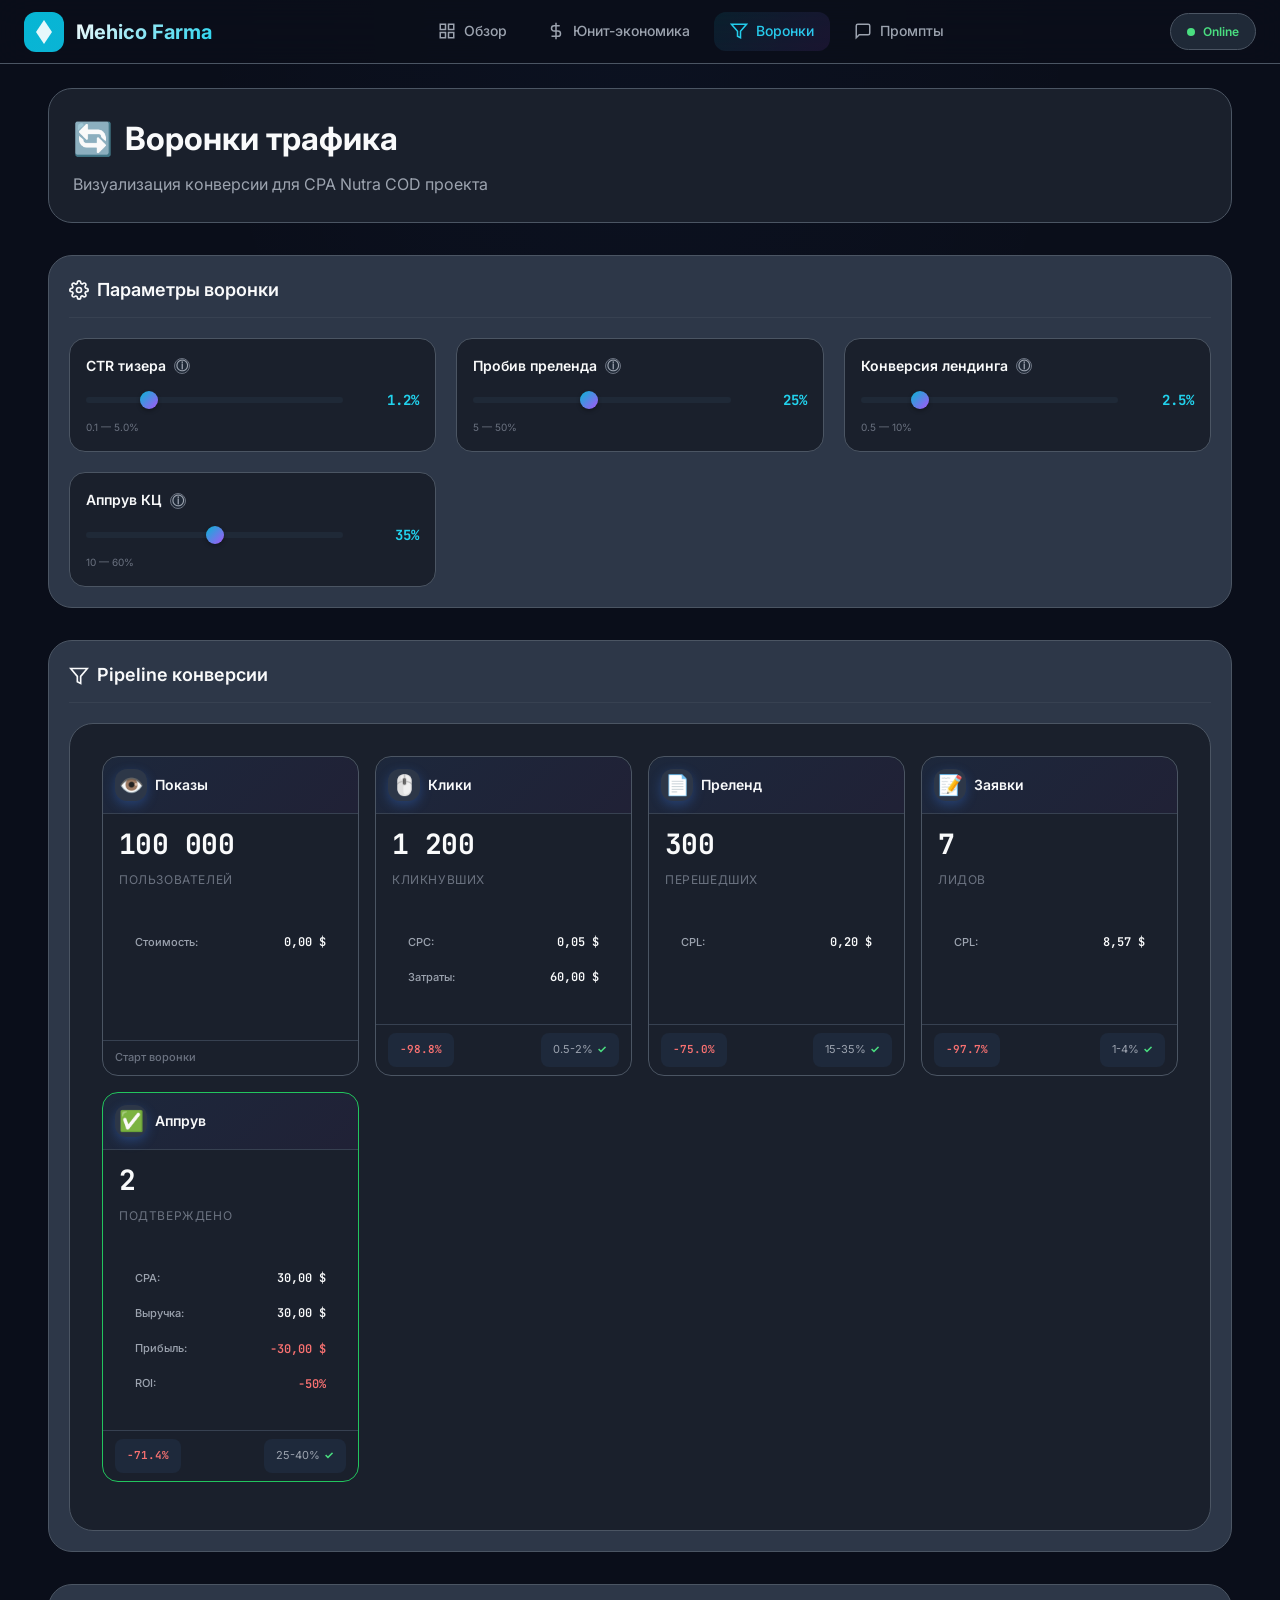
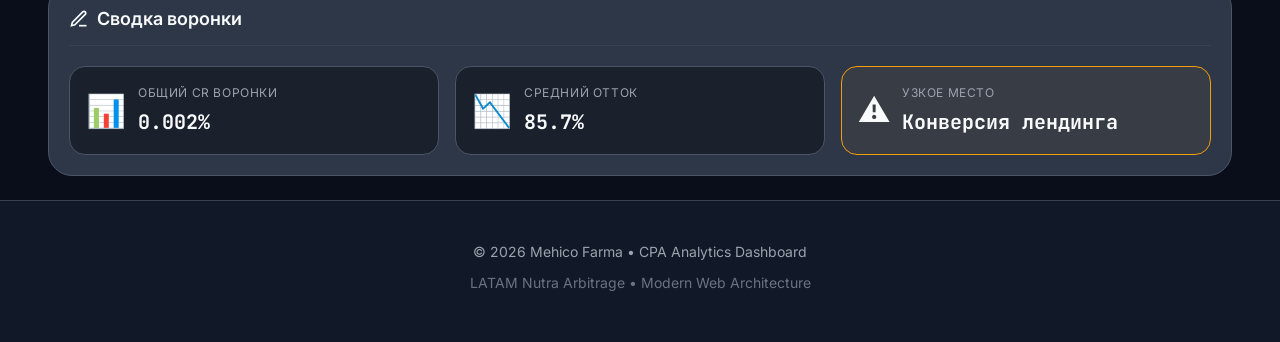
==== commit 041e6502: "fix: add dashboard.js to funnels.html, remove horizontal scroll in pipeline" ====
--- a/funnels.html
+++ b/funnels.html
@@ -385,6 +385,7 @@
     <script src="js/counter.js"></script>
     <script src="js/clipboard.js"></script>
     <script src="js/navigation.js"></script>
+    <script src="js/dashboard.js"></script>
     <script type="module">
         import FunnelVisualization from './js/funnels.js';
         window.FunnelVisualization = FunnelVisualization;
--- a/style.css
+++ b/style.css
@@ -41,6 +41,8 @@
     --red-400: #f87171;
     --red-500: #ef4444;
     --red-600: #dc2626;
+    --pink-400: #f472b6;
+    --pink-500: #ec4899;
 
     /* Semantic Colors - Professional */
     --bg-primary: #0a0e1a;
@@ -48,6 +50,7 @@
     --bg-tertiary: #1f2937;
     --bg-card: #1a202c;
     --bg-surface: #2d3748;
+    --bg-glass: rgba(10, 14, 26, 0.8);
 
     --text-primary: #f9fafb;
     --text-secondary: #e5e7eb;
@@ -1013,52 +1016,6 @@
     background: rgba(6, 182, 212, 0.1);
 }
 
-/* Quick Actions */
-.quick-actions {
-    display: flex;
-    gap: var(--space-2);
-}
-
-.quick-actions__btn {
-    padding: var(--space-2) var(--space-4);
-    border: 1px solid var(--border-primary);
-    border-radius: var(--radius-lg);
-    font-size: 0.75rem;
-    font-weight: 600;
-    cursor: pointer;
-    transition: all var(--transition-fast);
-}
-
-.quick-actions__btn--optimistic {
-    background: rgba(34, 197, 94, 0.1);
-    border-color: var(--green-400);
-    color: var(--green-400);
-}
-
-.quick-actions__btn--optimistic:hover {
-    background: rgba(34, 197, 94, 0.2);
-}
-
-.quick-actions__btn--realistic {
-    background: rgba(6, 182, 212, 0.1);
-    border-color: var(--cyan-400);
-    color: var(--cyan-400);
-}
-
-.quick-actions__btn--realistic:hover {
-    background: rgba(6, 182, 212, 0.2);
-}
-
-.quick-actions__btn--pessimistic {
-    background: rgba(239, 68, 68, 0.1);
-    border-color: var(--red-400);
-    color: var(--red-400);
-}
-
-.quick-actions__btn--pessimistic:hover {
-    background: rgba(239, 68, 68, 0.2);
-}
-
 /* Export Actions */
 .export-actions {
     display: flex;
@@ -1087,6 +1044,53 @@
 .export-actions__btn:hover {
     border-color: var(--cyan-400);
     color: var(--text-primary);
+}
+
+/* Quick Actions (Unit Economics page) */
+.unit-economics .quick-actions {
+    display: flex;
+    gap: var(--space-2);
+}
+
+.unit-economics .quick-actions__btn {
+    padding: var(--space-2) var(--space-4);
+    border: 1px solid var(--border-primary);
+    border-radius: var(--radius-lg);
+    font-size: 0.75rem;
+    font-weight: 600;
+    cursor: pointer;
+    transition: all var(--transition-fast);
+    white-space: nowrap;
+}
+
+.unit-economics .quick-actions__btn--optimistic {
+    background: rgba(34, 197, 94, 0.1);
+    border-color: var(--green-400);
+    color: var(--green-400);
+}
+
+.unit-economics .quick-actions__btn--optimistic:hover {
+    background: rgba(34, 197, 94, 0.2);
+}
+
+.unit-economics .quick-actions__btn--realistic {
+    background: rgba(6, 182, 212, 0.1);
+    border-color: var(--cyan-400);
+    color: var(--cyan-400);
+}
+
+.unit-economics .quick-actions__btn--realistic:hover {
+    background: rgba(6, 182, 212, 0.2);
+}
+
+.unit-economics .quick-actions__btn--pessimistic {
+    background: rgba(239, 68, 68, 0.1);
+    border-color: var(--red-400);
+    color: var(--red-400);
+}
+
+.unit-economics .quick-actions__btn--pessimistic:hover {
+    background: rgba(239, 68, 68, 0.2);
 }
 
 /* Layout */
@@ -4655,7 +4659,10 @@
     .hero__container,
     .knowledge-base__container,
     .unit-economics__container,
-    .footer__container {
+    .footer__container,
+    .quick-actions__container,
+    .notifications__container,
+    .weekly-goals__container {
         padding: 0 var(--space-4);
     }
 
@@ -4715,10 +4722,618 @@
     .input-group__input {
         padding-right: var(--space-8);
     }
+
+    .quick-actions__grid {
+        grid-template-columns: repeat(2, 1fr);
+    }
+
+    .command-palette {
+        margin: 0 var(--space-4);
+    }
+
+    .modal {
+        margin: var(--space-4);
+    }
 }
 
 /* ==========================================================================
-   10. ACCESSIBILITY
+   10. BUDGET PROGRESS BAR
+   ========================================================================== */
+
+.metric__budget-bar {
+    width: 100%;
+    height: 0.375rem;
+    background: var(--slate-700);
+    border-radius: var(--radius-full);
+    overflow: hidden;
+    margin-top: var(--space-2);
+}
+
+.metric__budget-fill {
+    height: 100%;
+    width: var(--budget-used);
+    background: linear-gradient(90deg, var(--green-400), var(--cyan-400));
+    border-radius: inherit;
+    transition: width var(--transition-slow);
+}
+
+.metric__budget-info {
+    display: flex;
+    justify-content: space-between;
+    margin-top: var(--space-2);
+    font-size: 0.75rem;
+    color: var(--text-tertiary);
+}
+
+.metric__budget-spent {
+    color: var(--orange-400);
+}
+
+.metric__budget-remain {
+    color: var(--green-400);
+}
+
+/* ==========================================================================
+   11. SPARKLINE
+   ========================================================================== */
+
+.metric__sparkline {
+    width: 100%;
+    height: 30px;
+    margin-top: var(--space-2);
+}
+
+.sparkline-svg {
+    width: 100%;
+    height: 100%;
+    color: var(--cyan-400);
+}
+
+.sparkline-line {
+    stroke: var(--cyan-400);
+    stroke-width: 2;
+    fill: none;
+}
+
+.sparkline-area {
+    fill: var(--cyan-400);
+    opacity: 0.1;
+}
+
+/* ==========================================================================
+   12. QUICK ACTIONS (NEW)
+   ========================================================================== */
+
+.quick-actions {
+    padding: var(--space-10) 0;
+    border-bottom: 1px solid var(--border-secondary);
+}
+
+.quick-actions__container {
+    max-width: var(--container-max);
+    margin: 0 auto;
+    padding: 0 var(--space-6);
+}
+
+.quick-actions__title {
+    font-size: 1.125rem;
+    font-weight: 600;
+    color: var(--text-primary);
+    margin-bottom: var(--space-6);
+    display: flex;
+    align-items: center;
+    gap: var(--space-3);
+}
+
+.quick-actions__title svg {
+    width: 1.25rem;
+    height: 1.25rem;
+    color: var(--amber-400);
+}
+
+.quick-actions__grid {
+    display: grid;
+    grid-template-columns: repeat(auto-fit, minmax(160px, 1fr));
+    gap: var(--space-4);
+}
+
+.quick-action-btn {
+    display: flex;
+    flex-direction: column;
+    align-items: center;
+    gap: var(--space-3);
+    padding: var(--space-5);
+    background: var(--bg-card);
+    border: 1px solid var(--border-primary);
+    border-radius: var(--radius-xl);
+    color: var(--text-secondary);
+    font-size: 0.875rem;
+    font-weight: 500;
+    transition: all var(--transition-fast);
+    cursor: pointer;
+}
+
+.quick-action-btn:hover {
+    border-color: var(--cyan-500);
+    color: var(--text-primary);
+    transform: translateY(-2px);
+    box-shadow: var(--shadow-md);
+}
+
+.quick-action-btn__icon {
+    font-size: 1.5rem;
+}
+
+/* ==========================================================================
+   13. NOTIFICATIONS
+   ========================================================================== */
+
+.notifications {
+    padding: var(--space-10) 0;
+    border-bottom: 1px solid var(--border-secondary);
+}
+
+.notifications__container {
+    max-width: var(--container-max);
+    margin: 0 auto;
+    padding: 0 var(--space-6);
+}
+
+.notifications__title {
+    font-size: 1.125rem;
+    font-weight: 600;
+    color: var(--text-primary);
+    margin-bottom: var(--space-6);
+    display: flex;
+    align-items: center;
+    gap: var(--space-3);
+}
+
+.notifications__title svg {
+    width: 1.25rem;
+    height: 1.25rem;
+    color: var(--purple-400);
+}
+
+.notifications__list {
+    display: flex;
+    flex-direction: column;
+    gap: var(--space-3);
+}
+
+.notification-item {
+    display: flex;
+    align-items: flex-start;
+    gap: var(--space-4);
+    padding: var(--space-4) var(--space-5);
+    background: var(--bg-card);
+    border: 1px solid var(--border-primary);
+    border-radius: var(--radius-lg);
+    transition: all var(--transition-fast);
+}
+
+.notification-item:hover {
+    border-color: var(--border-light);
+}
+
+.notification-item__dot {
+    width: 0.5rem;
+    height: 0.5rem;
+    border-radius: var(--radius-full);
+    margin-top: 0.5rem;
+    flex-shrink: 0;
+}
+
+.notification-item--success .notification-item__dot {
+    background: var(--green-400);
+}
+
+.notification-item--warning .notification-item__dot {
+    background: var(--amber-400);
+}
+
+.notification-item--info .notification-item__dot {
+    background: var(--blue-400);
+}
+
+.notification-item__content {
+    display: flex;
+    flex-direction: column;
+    gap: var(--space-1);
+    flex: 1;
+}
+
+.notification-item__text {
+    font-size: 0.875rem;
+    color: var(--text-secondary);
+    line-height: 1.5;
+}
+
+.notification-item__time {
+    font-size: 0.75rem;
+    color: var(--text-muted);
+}
+
+/* ==========================================================================
+   14. WEEKLY GOALS
+   ========================================================================== */
+
+.weekly-goals {
+    padding: var(--space-10) 0;
+    border-bottom: 1px solid var(--border-secondary);
+}
+
+.weekly-goals__container {
+    max-width: var(--container-max);
+    margin: 0 auto;
+    padding: 0 var(--space-6);
+}
+
+.weekly-goals__title {
+    font-size: 1.125rem;
+    font-weight: 600;
+    color: var(--text-primary);
+    margin-bottom: var(--space-6);
+    display: flex;
+    align-items: center;
+    gap: var(--space-3);
+}
+
+.weekly-goals__title svg {
+    width: 1.25rem;
+    height: 1.25rem;
+    color: var(--green-400);
+}
+
+.weekly-goals__list {
+    display: flex;
+    flex-direction: column;
+    gap: var(--space-3);
+}
+
+.goal-item {
+    display: flex;
+    align-items: center;
+    gap: var(--space-3);
+    padding: var(--space-3) var(--space-4);
+    background: var(--bg-card);
+    border: 1px solid var(--border-primary);
+    border-radius: var(--radius-lg);
+    cursor: pointer;
+    transition: all var(--transition-fast);
+}
+
+.goal-item:hover {
+    border-color: var(--border-light);
+}
+
+.goal-item__checkbox {
+    width: 1.125rem;
+    height: 1.125rem;
+    accent-color: var(--cyan-500);
+    cursor: pointer;
+}
+
+.goal-item__checkbox:checked + .goal-item__text {
+    text-decoration: line-through;
+    color: var(--text-muted);
+}
+
+.goal-item__text {
+    font-size: 0.875rem;
+    color: var(--text-secondary);
+}
+
+/* ==========================================================================
+   15. THEME TOGGLE
+   ========================================================================== */
+
+.hero__tag--time {
+    display: inline-flex;
+    align-items: center;
+    gap: var(--space-2);
+}
+
+.hero__tag-icon {
+    width: 0.875rem;
+    height: 0.875rem;
+}
+
+.hero__tag--tz {
+    font-size: 0.75rem;
+    color: var(--text-muted);
+}
+
+.hero__tag--theme-toggle {
+    display: inline-flex;
+    align-items: center;
+    justify-content: center;
+    padding: var(--space-2) var(--space-3);
+    background: transparent;
+    border: 1px solid transparent;
+    cursor: pointer;
+    transition: all var(--transition-fast);
+}
+
+.hero__tag--theme-toggle:hover {
+    border-color: var(--border-primary);
+    background: var(--slate-800);
+}
+
+/* Light theme */
+[data-theme="light"] {
+    --bg-primary: #f8fafc;
+    --bg-secondary: #f1f5f9;
+    --bg-tertiary: #e2e8f0;
+    --bg-card: #ffffff;
+    --bg-surface: #cbd5e1;
+    --bg-glass: rgba(248, 250, 252, 0.8);
+
+    --text-primary: #0f172a;
+    --text-secondary: #334155;
+    --text-tertiary: #64748b;
+    --text-muted: #94a3b8;
+
+    --border-primary: #cbd5e1;
+    --border-secondary: #e2e8f0;
+    --border-light: #94a3b8;
+
+    --shadow-sm: 0 1px 2px 0 rgba(0, 0, 0, 0.05);
+    --shadow-md: 0 4px 6px -1px rgba(0, 0, 0, 0.1);
+    --shadow-lg: 0 10px 15px -3px rgba(0, 0, 0, 0.1);
+    --shadow-xl: 0 20px 25px -5px rgba(0, 0, 0, 0.1);
+    --shadow-2xl: 0 25px 50px -12px rgba(0, 0, 0, 0.15);
+}
+
+[data-theme="light"] ::-webkit-scrollbar-track {
+    background: var(--slate-100);
+}
+
+[data-theme="light"] ::-webkit-scrollbar-thumb {
+    background: var(--slate-300);
+    border-color: var(--slate-100);
+}
+
+[data-theme="light"] ::-webkit-scrollbar-thumb:hover {
+    background: var(--slate-400);
+}
+
+[data-theme="light"] .metric::before,
+[data-theme="light"] .kb-card::before {
+    background: linear-gradient(135deg, rgba(0, 0, 0, 0.02), transparent);
+}
+
+/* ==========================================================================
+   16. MODAL
+   ========================================================================== */
+
+.modal-overlay {
+    position: fixed;
+    inset: 0;
+    background: rgba(0, 0, 0, 0.6);
+    backdrop-filter: blur(4px);
+    z-index: var(--z-modal);
+    display: flex;
+    align-items: center;
+    justify-content: center;
+    padding: var(--space-6);
+    opacity: 0;
+    visibility: hidden;
+    transition: all var(--transition-base);
+}
+
+.modal-overlay.active {
+    opacity: 1;
+    visibility: visible;
+}
+
+.modal {
+    background: var(--bg-card);
+    border: 1px solid var(--border-primary);
+    border-radius: var(--radius-2xl);
+    max-width: 600px;
+    width: 100%;
+    max-height: 80vh;
+    overflow-y: auto;
+    transform: scale(0.95);
+    transition: transform var(--transition-base);
+}
+
+.modal-overlay.active .modal {
+    transform: scale(1);
+}
+
+.modal__header {
+    display: flex;
+    align-items: center;
+    justify-content: space-between;
+    padding: var(--space-5) var(--space-6);
+    border-bottom: 1px solid var(--border-secondary);
+}
+
+.modal__title {
+    font-size: 1.125rem;
+    font-weight: 600;
+    color: var(--text-primary);
+}
+
+.modal__close {
+    display: flex;
+    align-items: center;
+    justify-content: center;
+    width: 2rem;
+    height: 2rem;
+    border-radius: var(--radius-lg);
+    color: var(--text-tertiary);
+    transition: all var(--transition-fast);
+}
+
+.modal__close:hover {
+    background: var(--bg-tertiary);
+    color: var(--text-primary);
+}
+
+.modal__close svg {
+    width: 1.25rem;
+    height: 1.25rem;
+}
+
+.modal__body {
+    padding: var(--space-6);
+}
+
+/* ==========================================================================
+   17. COMMAND PALETTE
+   ========================================================================== */
+
+.command-palette-overlay {
+    position: fixed;
+    inset: 0;
+    background: rgba(0, 0, 0, 0.6);
+    backdrop-filter: blur(4px);
+    z-index: var(--z-tooltip);
+    display: flex;
+    align-items: flex-start;
+    justify-content: center;
+    padding-top: 15vh;
+    opacity: 0;
+    visibility: hidden;
+    transition: all var(--transition-base);
+}
+
+.command-palette-overlay.active {
+    opacity: 1;
+    visibility: visible;
+}
+
+.command-palette {
+    background: var(--bg-card);
+    border: 1px solid var(--border-primary);
+    border-radius: var(--radius-xl);
+    max-width: 560px;
+    width: 100%;
+    overflow: hidden;
+    transform: scale(0.95) translateY(-10px);
+    transition: transform var(--transition-base);
+}
+
+.command-palette-overlay.active .command-palette {
+    transform: scale(1) translateY(0);
+}
+
+.command-palette__input-wrapper {
+    display: flex;
+    align-items: center;
+    gap: var(--space-3);
+    padding: var(--space-4) var(--space-5);
+    border-bottom: 1px solid var(--border-secondary);
+}
+
+.command-palette__search-icon {
+    width: 1.125rem;
+    height: 1.125rem;
+    color: var(--text-muted);
+    flex-shrink: 0;
+}
+
+.command-palette__input {
+    flex: 1;
+    background: transparent;
+    border: none;
+    outline: none;
+    font-size: 0.938rem;
+    color: var(--text-primary);
+}
+
+.command-palette__input::placeholder {
+    color: var(--text-muted);
+}
+
+.command-palette__kbd {
+    padding: var(--space-1) var(--space-2);
+    background: var(--bg-tertiary);
+    border: 1px solid var(--border-primary);
+    border-radius: var(--radius-sm);
+    font-size: 0.688rem;
+    font-family: var(--font-sans);
+    color: var(--text-muted);
+}
+
+.command-palette__results {
+    max-height: 300px;
+    overflow-y: auto;
+    padding: var(--space-2);
+}
+
+.command-palette__item {
+    display: flex;
+    align-items: center;
+    gap: var(--space-3);
+    padding: var(--space-3) var(--space-4);
+    border-radius: var(--radius-lg);
+    color: var(--text-secondary);
+    font-size: 0.875rem;
+    transition: all var(--transition-fast);
+    cursor: pointer;
+    width: 100%;
+    text-align: left;
+    border: none;
+    background: none;
+}
+
+.command-palette__item:hover,
+.command-palette__item--active {
+    background: var(--bg-tertiary);
+    color: var(--text-primary);
+}
+
+.command-palette__item-icon {
+    font-size: 1.125rem;
+    flex-shrink: 0;
+}
+
+.command-palette__item-label {
+    flex: 1;
+}
+
+.command-palette__item-shortcut {
+    font-size: 0.75rem;
+    color: var(--text-muted);
+}
+
+/* ==========================================================================
+   18. SKELETON LOADING
+   ========================================================================== */
+
+.skeleton {
+    background: linear-gradient(90deg, var(--bg-tertiary) 25%, var(--bg-surface) 50%, var(--bg-tertiary) 75%);
+    background-size: 200% 100%;
+    animation: skeleton-loading 1.5s ease-in-out infinite;
+    border-radius: var(--radius-md);
+}
+
+@keyframes skeleton-loading {
+    0% { background-position: 200% 0; }
+    100% { background-position: -200% 0; }
+}
+
+.skeleton--text {
+    height: 1rem;
+    width: 100%;
+}
+
+.skeleton--title {
+    height: 1.5rem;
+    width: 60%;
+}
+
+.skeleton--card {
+    height: 120px;
+    border-radius: var(--radius-2xl);
+}
+
+/* ==========================================================================
+   19. ACCESSIBILITY
    ========================================================================== */
 
 /* Reduced Motion */
--- a/funnels.css
+++ b/funnels.css
@@ -201,42 +201,17 @@
 }
 
 .funnel-pipeline__nodes {
-    display: flex;
-    flex-wrap: nowrap;
-    overflow-x: auto;
-    overflow-y: hidden;
-    scroll-snap-type: x mandatory;
-    gap: var(--space-6);
-    padding-bottom: var(--space-4);
-    min-height: 400px;
+    display: grid;
+    grid-template-columns: repeat(auto-fit, minmax(240px, 1fr));
+    gap: var(--space-4);
     width: 100%;
-}
-
-.funnel-pipeline__nodes::-webkit-scrollbar {
-    height: 8px;
-}
-
-.funnel-pipeline__nodes::-webkit-scrollbar-track {
-    background: var(--bg-tertiary);
-    border-radius: var(--radius-full);
-}
-
-.funnel-pipeline__nodes::-webkit-scrollbar-thumb {
-    background: linear-gradient(90deg, var(--cyan-500), var(--purple-500));
-    border-radius: var(--radius-full);
-}
-
-.funnel-pipeline__nodes::-webkit-scrollbar-thumb:hover {
-    background: linear-gradient(90deg, var(--cyan-400), var(--purple-400));
 }
 
 /* Funnel Node Card */
 .funnel-node {
-    flex: 0 0 280px;
     flex-shrink: 0;
-    min-width: 280px;
-    width: 280px;
-    scroll-snap-align: start;
+    min-width: 0;
+    width: 100%;
     background: var(--bg-card);
     border: 1px solid var(--border-primary);
     border-radius: var(--radius-xl);
@@ -497,14 +472,7 @@
     }
 
     .funnel-pipeline__nodes {
-        flex-direction: column;
-        overflow-x: visible;
-        overflow-y: auto;
-    }
-
-    .funnel-node {
-        width: 100%;
-        flex: none;
+        grid-template-columns: 1fr;
     }
 
     .funnel-summary__grid {
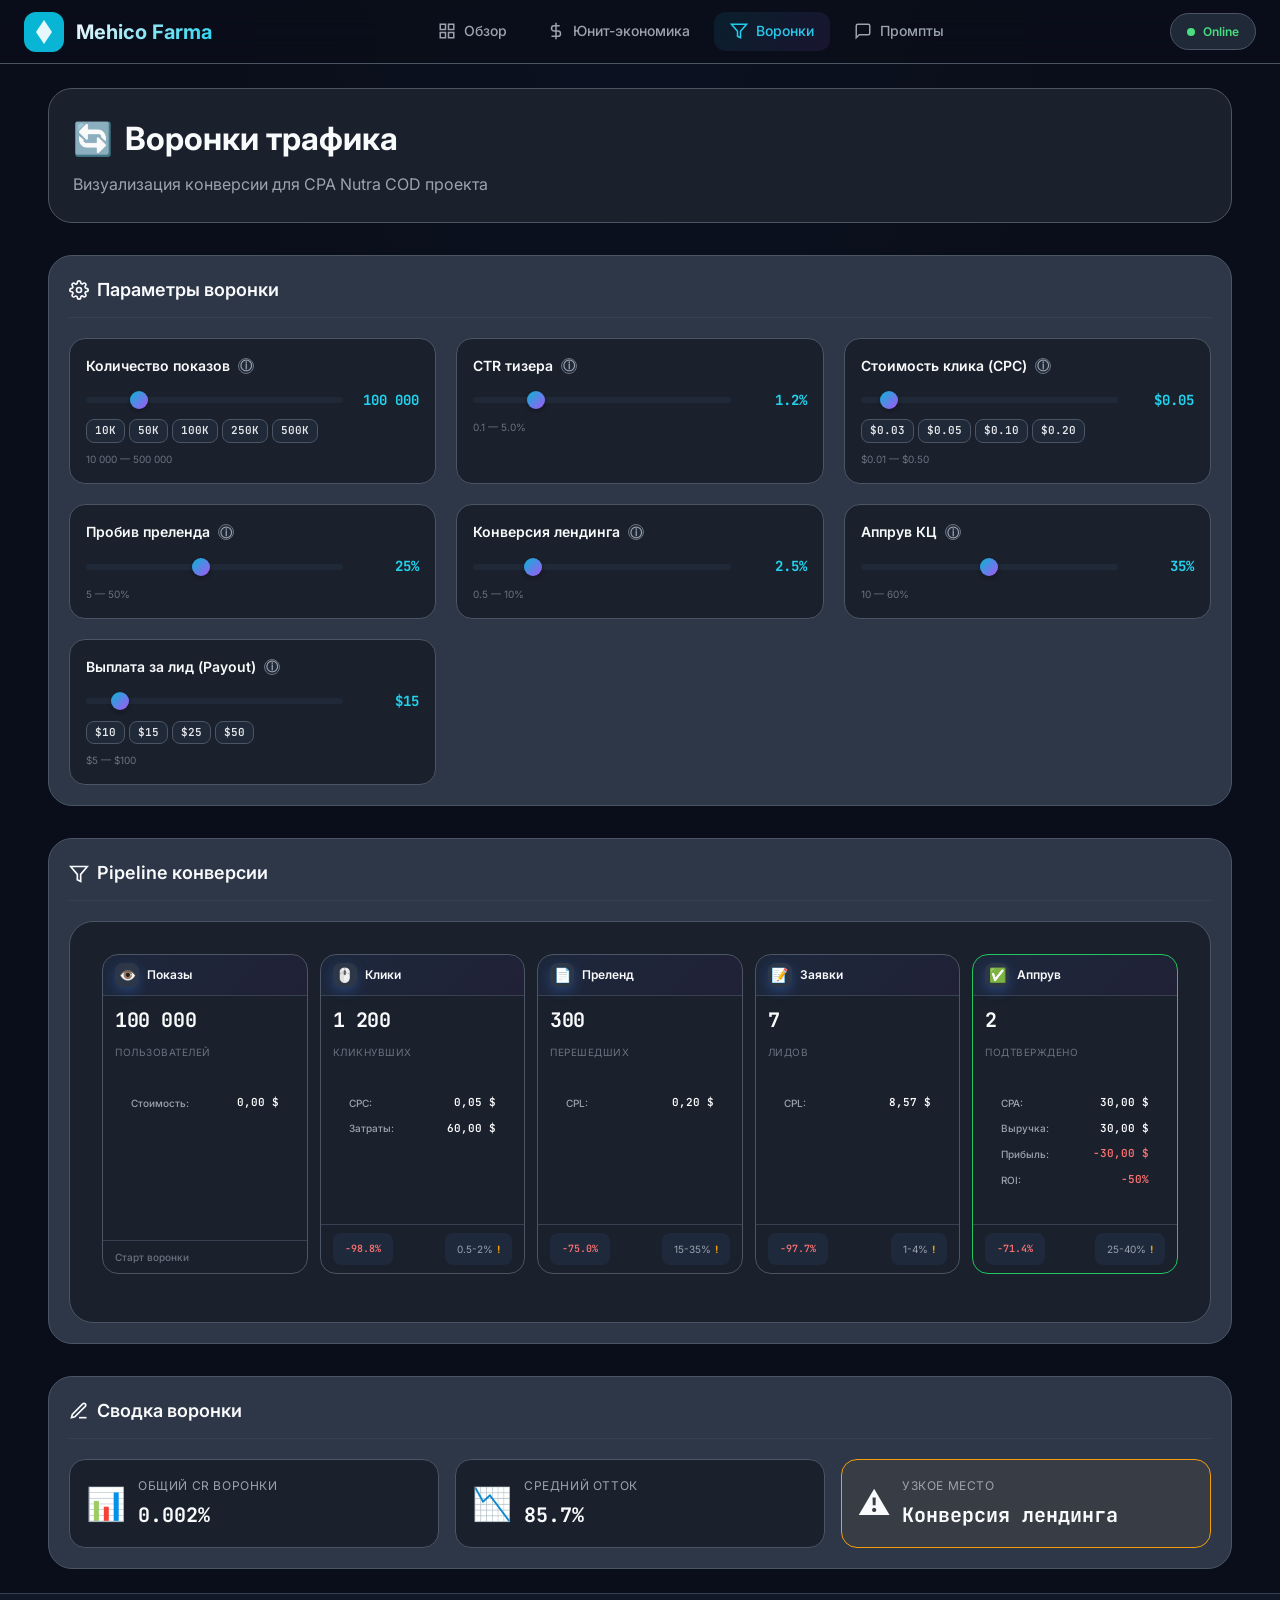
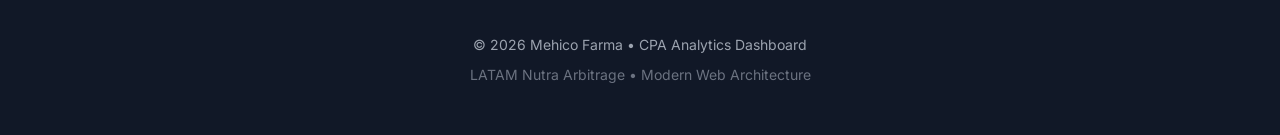
==== commit bd482c82: "feat: redesign funnel pipeline - no scroll, add impressions/CPC/payout params with presets" ====
--- a/funnels.html
+++ b/funnels.html
@@ -109,6 +109,29 @@
                     </h2>
 
                     <div class="funnel-params__grid">
+                        <!-- Impressions -->
+                        <div class="funnel-param-card">
+                            <label class="funnel-param-card__label" for="impressions-count">
+                                <span class="funnel-param-card__text">Количество показов</span>
+                                <button type="button" class="funnel-param-card__info" data-tooltip="Общее количество показов креатива. Влияет на масштаб воронки.">ⓘ</button>
+                            </label>
+                            <div class="funnel-param-card__row">
+                                <input type="range" id="impressions-count" class="funnel-param-card__slider"
+                                       min="10000" max="500000" step="10000" value="100000">
+                                <div class="funnel-param-card__value">
+                                    <span id="impressions-count-value">100 000</span>
+                                </div>
+                            </div>
+                            <div class="funnel-param-card__presets">
+                                <button type="button" class="funnel-param-card__preset-btn" data-value="10000">10K</button>
+                                <button type="button" class="funnel-param-card__preset-btn" data-value="50000">50K</button>
+                                <button type="button" class="funnel-param-card__preset-btn" data-value="100000">100K</button>
+                                <button type="button" class="funnel-param-card__preset-btn" data-value="250000">250K</button>
+                                <button type="button" class="funnel-param-card__preset-btn" data-value="500000">500K</button>
+                            </div>
+                            <div class="funnel-param-card__hint">10 000 — 500 000</div>
+                        </div>
+
                         <!-- CTR Teaser -->
                         <div class="funnel-param-card">
                             <label class="funnel-param-card__label" for="ctr-teaser">
@@ -116,13 +139,35 @@
                                 <button type="button" class="funnel-param-card__info" data-tooltip="Норма: 0.5-2%. Определяет кликабельность креатива.">ⓘ</button>
                             </label>
                             <div class="funnel-param-card__row">
-                                <input type="range" id="ctr-teaser" class="funnel-param-card__slider" 
+                                <input type="range" id="ctr-teaser" class="funnel-param-card__slider"
                                        min="0.1" max="5" step="0.1" value="1.2">
                                 <div class="funnel-param-card__value">
                                     <span id="ctr-teaser-value">1.2</span>%
                                 </div>
                             </div>
                             <div class="funnel-param-card__hint">0.1 — 5.0%</div>
+                        </div>
+
+                        <!-- CPC -->
+                        <div class="funnel-param-card">
+                            <label class="funnel-param-card__label" for="cpc-value">
+                                <span class="funnel-param-card__text">Стоимость клика (CPC)</span>
+                                <button type="button" class="funnel-param-card__info" data-tooltip="Цена за один клик. Зависит от ГЕО и вертикали.">ⓘ</button>
+                            </label>
+                            <div class="funnel-param-card__row">
+                                <input type="range" id="cpc-value" class="funnel-param-card__slider"
+                                       min="0.01" max="0.50" step="0.01" value="0.05">
+                                <div class="funnel-param-card__value">
+                                    $<span id="cpc-value-display">0.05</span>
+                                </div>
+                            </div>
+                            <div class="funnel-param-card__presets">
+                                <button type="button" class="funnel-param-card__preset-btn" data-value="0.03">$0.03</button>
+                                <button type="button" class="funnel-param-card__preset-btn" data-value="0.05">$0.05</button>
+                                <button type="button" class="funnel-param-card__preset-btn" data-value="0.10">$0.10</button>
+                                <button type="button" class="funnel-param-card__preset-btn" data-value="0.20">$0.20</button>
+                            </div>
+                            <div class="funnel-param-card__hint">$0.01 — $0.50</div>
                         </div>
 
                         <!-- Preland CTR -->
@@ -132,7 +177,7 @@
                                 <button type="button" class="funnel-param-card__info" data-tooltip="Норма: 15-30%. Показывает, как статья прогревает пользователя.">ⓘ</button>
                             </label>
                             <div class="funnel-param-card__row">
-                                <input type="range" id="preland-ctr" class="funnel-param-card__slider" 
+                                <input type="range" id="preland-ctr" class="funnel-param-card__slider"
                                        min="5" max="50" step="1" value="25">
                                 <div class="funnel-param-card__value">
                                     <span id="preland-ctr-value">25</span>%
@@ -148,7 +193,7 @@
                                 <button type="button" class="funnel-param-card__info" data-tooltip="Норма: 1-3%. Показывает эффективность продажи на сайте.">ⓘ</button>
                             </label>
                             <div class="funnel-param-card__row">
-                                <input type="range" id="landing-cr" class="funnel-param-card__slider" 
+                                <input type="range" id="landing-cr" class="funnel-param-card__slider"
                                        min="0.5" max="10" step="0.1" value="2.5">
                                 <div class="funnel-param-card__value">
                                     <span id="landing-cr-value">2.5</span>%
@@ -164,13 +209,35 @@
                                 <button type="button" class="funnel-param-card__info" data-tooltip="Норма: 25-40%. Процент выкупленных заказов после прозвона.">ⓘ</button>
                             </label>
                             <div class="funnel-param-card__row">
-                                <input type="range" id="approval-rate" class="funnel-param-card__slider" 
+                                <input type="range" id="approval-rate" class="funnel-param-card__slider"
                                        min="10" max="60" step="1" value="35">
                                 <div class="funnel-param-card__value">
                                     <span id="approval-rate-value">35</span>%
                                 </div>
                             </div>
                             <div class="funnel-param-card__hint">10 — 60%</div>
+                        </div>
+
+                        <!-- Payout -->
+                        <div class="funnel-param-card">
+                            <label class="funnel-param-card__label" for="payout-value">
+                                <span class="funnel-param-card__text">Выплата за лид (Payout)</span>
+                                <button type="button" class="funnel-param-card__info" data-tooltip="Сумма выплаты от рекламодателя за подтверждённый заказ.">ⓘ</button>
+                            </label>
+                            <div class="funnel-param-card__row">
+                                <input type="range" id="payout-value" class="funnel-param-card__slider"
+                                       min="5" max="100" step="1" value="15">
+                                <div class="funnel-param-card__value">
+                                    $<span id="payout-value-display">15</span>
+                                </div>
+                            </div>
+                            <div class="funnel-param-card__presets">
+                                <button type="button" class="funnel-param-card__preset-btn" data-value="10">$10</button>
+                                <button type="button" class="funnel-param-card__preset-btn" data-value="15">$15</button>
+                                <button type="button" class="funnel-param-card__preset-btn" data-value="25">$25</button>
+                                <button type="button" class="funnel-param-card__preset-btn" data-value="50">$50</button>
+                            </div>
+                            <div class="funnel-param-card__hint">$5 — $100</div>
                         </div>
                     </div>
                 </section>
--- a/funnels.css
+++ b/funnels.css
@@ -165,6 +165,32 @@
     color: var(--text-muted);
 }
 
+.funnel-param-card__presets {
+    display: flex;
+    flex-wrap: wrap;
+    gap: var(--space-1);
+    margin-bottom: var(--space-2);
+}
+
+.funnel-param-card__preset-btn {
+    padding: 2px var(--space-2);
+    background: var(--bg-tertiary);
+    border: 1px solid var(--border-primary);
+    border-radius: var(--radius-md);
+    font-size: 0.688rem;
+    font-weight: 600;
+    color: var(--text-secondary);
+    cursor: pointer;
+    transition: all var(--transition-fast);
+    font-family: var(--font-mono);
+}
+
+.funnel-param-card__preset-btn:hover {
+    border-color: var(--cyan-500);
+    color: var(--cyan-400);
+    background: rgba(6, 182, 212, 0.1);
+}
+
 /* Pipeline Section */
 .funnel-pipeline-section {
     display: block;
@@ -202,8 +228,8 @@
 
 .funnel-pipeline__nodes {
     display: grid;
-    grid-template-columns: repeat(auto-fit, minmax(240px, 1fr));
-    gap: var(--space-4);
+    grid-template-columns: repeat(5, 1fr);
+    gap: var(--space-3);
     width: 100%;
 }
 
@@ -220,6 +246,7 @@
     transition: all var(--transition-base);
     overflow: visible !important;
     height: fit-content;
+    font-size: 0.813rem;
 }
 
 .funnel-node:hover {
@@ -235,69 +262,70 @@
     display: flex;
     align-items: center;
     gap: var(--space-2);
-    padding: var(--space-3);
+    padding: var(--space-2) var(--space-3);
     background: linear-gradient(135deg, rgba(59, 130, 246, 0.08), rgba(147, 51, 234, 0.05));
     border-bottom: 1px solid var(--border-secondary);
 }
 
 .funnel-node__icon {
-    width: 2rem;
-    height: 2rem;
+    width: 1.5rem;
+    height: 1.5rem;
     display: flex;
     align-items: center;
     justify-content: center;
     background: var(--bg-surface);
-    border-radius: var(--radius-lg);
+    border-radius: var(--radius-md);
+    font-size: 0.875rem;
+}
+
+.funnel-node__title {
+    font-size: 0.75rem;
+    font-weight: 600;
+    color: var(--text-primary);
+}
+
+.funnel-node__body {
+    padding: var(--space-3);
+    flex: 1;
+}
+
+.funnel-node__value {
     font-size: 1.25rem;
-}
-
-.funnel-node__title {
-    font-size: 0.875rem;
-    font-weight: 600;
-    color: var(--text-primary);
-}
-
-.funnel-node__body {
-    padding: var(--space-4);
-    flex: 1;
-}
-
-.funnel-node__value {
-    font-size: 1.75rem;
     font-weight: 700;
     color: var(--text-primary);
     font-family: var(--font-mono);
     margin-bottom: var(--space-1);
+    line-height: 1.2;
 }
 
 .funnel-node__label {
-    font-size: 0.75rem;
+    font-size: 0.625rem;
     color: var(--text-muted);
     text-transform: uppercase;
     letter-spacing: 0.05em;
-    margin-bottom: var(--space-4);
+    margin-bottom: var(--space-2);
 }
 
 .funnel-node__metrics {
     display: flex;
     flex-direction: column;
-    gap: var(--space-2);
+    gap: var(--space-1);
 }
 
 .funnel-node__metric {
     display: flex;
     justify-content: space-between;
     align-items: center;
-    padding: var(--space-1) 0;
+    padding: 2px 0;
 }
 
 .funnel-node__metric-label {
+    font-size: 0.625rem;
+    color: var(--text-tertiary);
+}
+
+.funnel-node__metric-value {
     font-size: 0.688rem;
-    color: var(--text-tertiary);
-}
-
-.funnel-node__metric-value {
-    font-size: 0.75rem;
     font-weight: 600;
     color: var(--text-primary);
     font-family: var(--font-mono);
@@ -309,18 +337,18 @@
     display: flex;
     justify-content: space-between;
     align-items: center;
-    gap: var(--space-2);
+    gap: var(--space-1);
     border-top: 1px solid var(--border-secondary);
     flex-wrap: wrap;
 }
 
 .funnel-node__status {
-    font-size: 0.688rem;
+    font-size: 0.625rem;
     color: var(--text-muted);
 }
 
 .funnel-node__dropoff {
-    font-size: 0.688rem;
+    font-size: 0.625rem;
     font-weight: 600;
     color: var(--red-400);
     font-family: var(--font-mono);
@@ -330,7 +358,7 @@
     display: flex;
     align-items: center;
     gap: var(--space-1);
-    font-size: 0.688rem;
+    font-size: 0.625rem;
     color: var(--text-tertiary);
 }
 
@@ -458,6 +486,12 @@
 }
 
 /* Responsive */
+@media (max-width: 1200px) {
+    .funnel-pipeline__nodes {
+        grid-template-columns: repeat(3, 1fr);
+    }
+}
+
 @media (max-width: 768px) {
     .funnels-page {
         padding: var(--space-4);
@@ -472,10 +506,16 @@
     }
 
     .funnel-pipeline__nodes {
-        grid-template-columns: 1fr;
+        grid-template-columns: repeat(2, 1fr);
     }
 
     .funnel-summary__grid {
         grid-template-columns: 1fr;
     }
 }
+
+@media (max-width: 480px) {
+    .funnel-pipeline__nodes {
+        grid-template-columns: 1fr;
+    }
+}
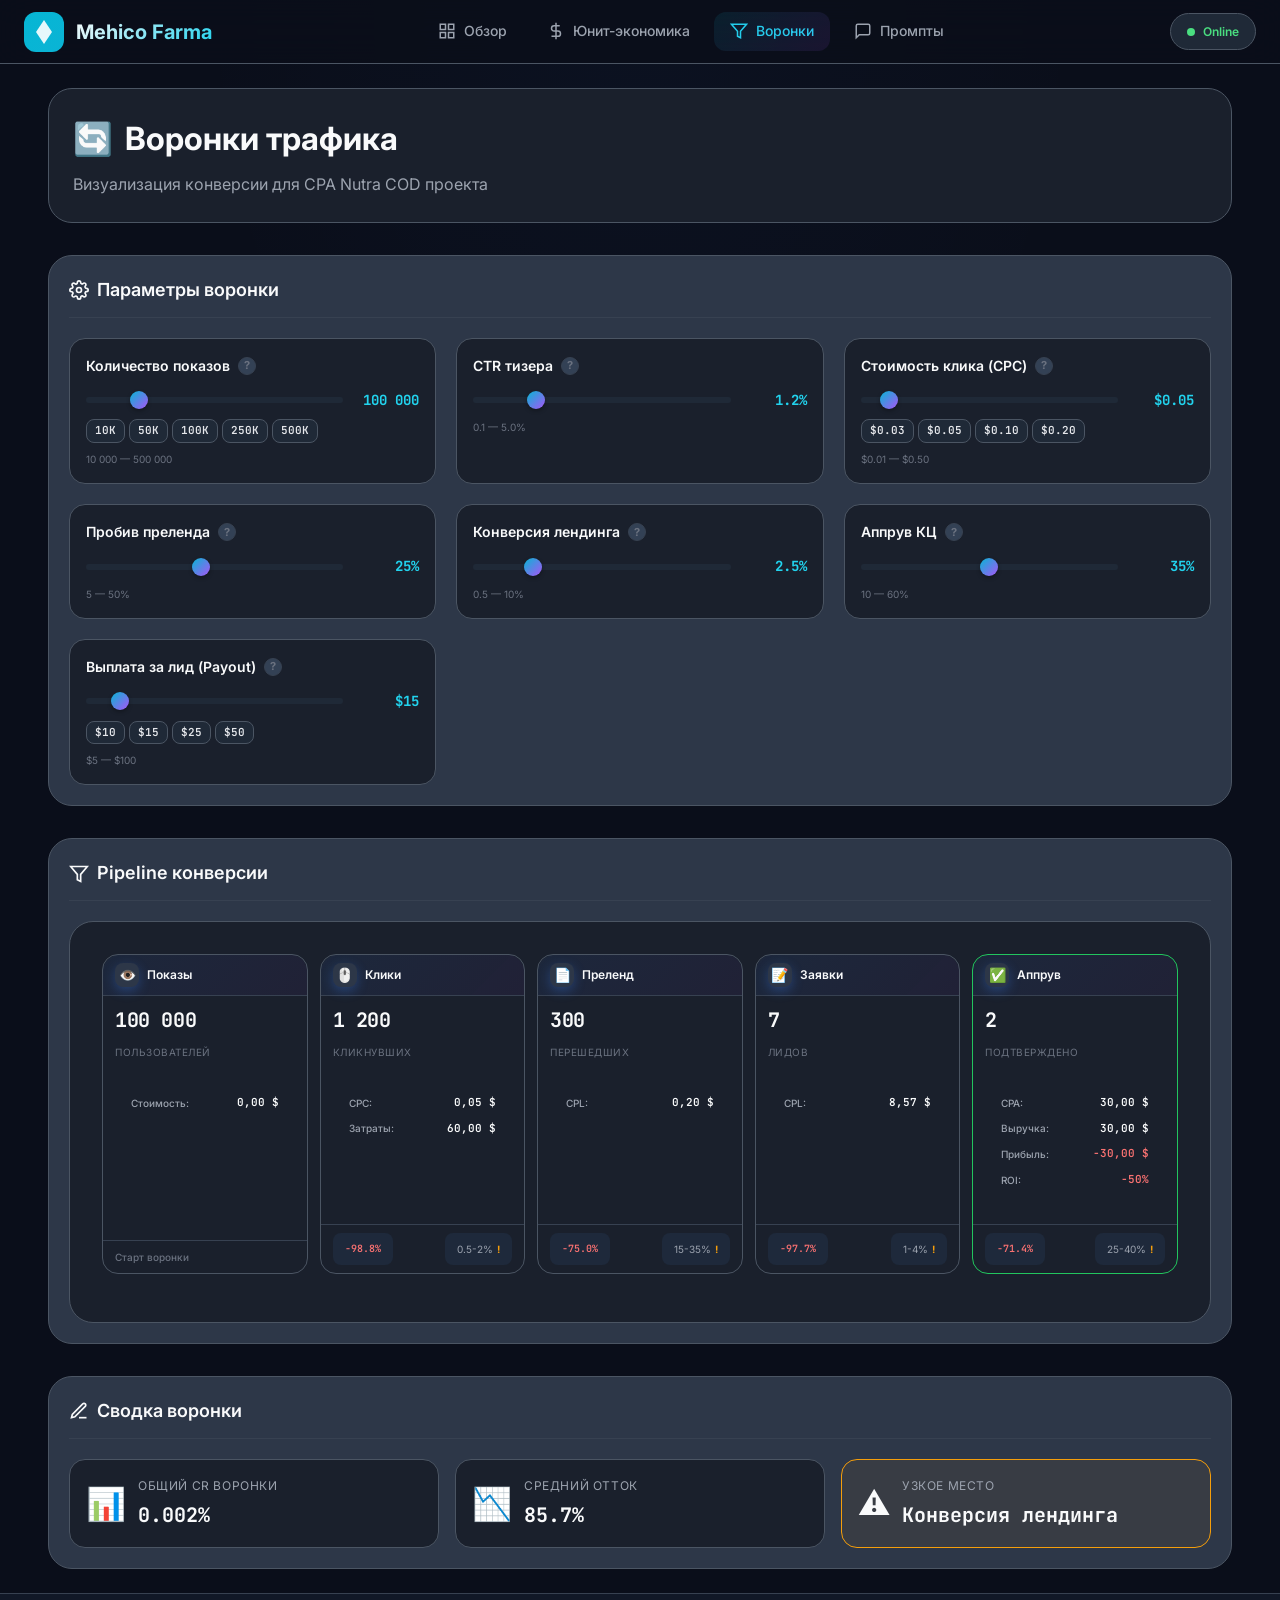
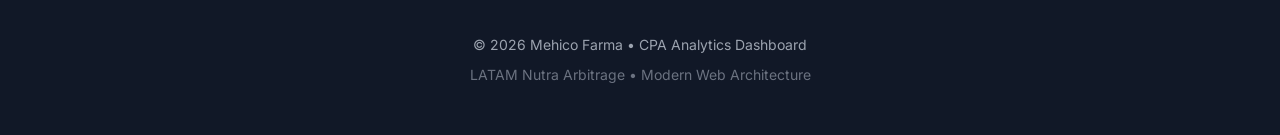
==== commit b4693817: "fix: complete mobile/tablet redesign - compact layout, better tooltips, remove burger menu" ====
--- a/funnels.html
+++ b/funnels.html
@@ -113,7 +113,7 @@
                         <div class="funnel-param-card">
                             <label class="funnel-param-card__label" for="impressions-count">
                                 <span class="funnel-param-card__text">Количество показов</span>
-                                <button type="button" class="funnel-param-card__info" data-tooltip="Общее количество показов креатива. Влияет на масштаб воронки.">ⓘ</button>
+                                <span class="info-btn" data-tooltip="Общее количество показов креатива. Влияет на масштаб воронки.">?</span>
                             </label>
                             <div class="funnel-param-card__row">
                                 <input type="range" id="impressions-count" class="funnel-param-card__slider"
@@ -136,7 +136,7 @@
                         <div class="funnel-param-card">
                             <label class="funnel-param-card__label" for="ctr-teaser">
                                 <span class="funnel-param-card__text">CTR тизера</span>
-                                <button type="button" class="funnel-param-card__info" data-tooltip="Норма: 0.5-2%. Определяет кликабельность креатива.">ⓘ</button>
+                                <span class="info-btn" data-tooltip="Норма: 0.5-2%. Определяет кликабельность креатива.">?</span>
                             </label>
                             <div class="funnel-param-card__row">
                                 <input type="range" id="ctr-teaser" class="funnel-param-card__slider"
@@ -152,7 +152,7 @@
                         <div class="funnel-param-card">
                             <label class="funnel-param-card__label" for="cpc-value">
                                 <span class="funnel-param-card__text">Стоимость клика (CPC)</span>
-                                <button type="button" class="funnel-param-card__info" data-tooltip="Цена за один клик. Зависит от ГЕО и вертикали.">ⓘ</button>
+                                <span class="info-btn" data-tooltip="Цена за один клик. Зависит от ГЕО и вертикали.">?</span>
                             </label>
                             <div class="funnel-param-card__row">
                                 <input type="range" id="cpc-value" class="funnel-param-card__slider"
@@ -174,7 +174,7 @@
                         <div class="funnel-param-card">
                             <label class="funnel-param-card__label" for="preland-ctr">
                                 <span class="funnel-param-card__text">Пробив преленда</span>
-                                <button type="button" class="funnel-param-card__info" data-tooltip="Норма: 15-30%. Показывает, как статья прогревает пользователя.">ⓘ</button>
+                                <span class="info-btn" data-tooltip="Норма: 15-30%. Показывает, как статья прогревает пользователя.">?</span>
                             </label>
                             <div class="funnel-param-card__row">
                                 <input type="range" id="preland-ctr" class="funnel-param-card__slider"
@@ -190,7 +190,7 @@
                         <div class="funnel-param-card">
                             <label class="funnel-param-card__label" for="landing-cr">
                                 <span class="funnel-param-card__text">Конверсия лендинга</span>
-                                <button type="button" class="funnel-param-card__info" data-tooltip="Норма: 1-3%. Показывает эффективность продажи на сайте.">ⓘ</button>
+                                <span class="info-btn" data-tooltip="Норма: 1-3%. Показывает эффективность продажи на сайте.">?</span>
                             </label>
                             <div class="funnel-param-card__row">
                                 <input type="range" id="landing-cr" class="funnel-param-card__slider"
@@ -206,7 +206,7 @@
                         <div class="funnel-param-card">
                             <label class="funnel-param-card__label" for="approval-rate">
                                 <span class="funnel-param-card__text">Аппрув КЦ</span>
-                                <button type="button" class="funnel-param-card__info" data-tooltip="Норма: 25-40%. Процент выкупленных заказов после прозвона.">ⓘ</button>
+                                <span class="info-btn" data-tooltip="Норма: 25-40%. Процент выкупленных заказов после прозвона.">?</span>
                             </label>
                             <div class="funnel-param-card__row">
                                 <input type="range" id="approval-rate" class="funnel-param-card__slider"
@@ -222,7 +222,7 @@
                         <div class="funnel-param-card">
                             <label class="funnel-param-card__label" for="payout-value">
                                 <span class="funnel-param-card__text">Выплата за лид (Payout)</span>
-                                <button type="button" class="funnel-param-card__info" data-tooltip="Сумма выплаты от рекламодателя за подтверждённый заказ.">ⓘ</button>
+                                <span class="info-btn" data-tooltip="Сумма выплаты от рекламодателя за подтверждённый заказ.">?</span>
                             </label>
                             <div class="funnel-param-card__row">
                                 <input type="range" id="payout-value" class="funnel-param-card__slider"
@@ -435,6 +435,40 @@
             </div>
         </section>
     </main>
+
+    <!-- ============================================
+         BOTTOM NAVIGATION: Mobile Only
+         ============================================ -->
+    <nav class="bottom-nav" role="navigation" aria-label="Мобильная навигация">
+        <a href="index.html" class="bottom-nav__item">
+            <svg class="bottom-nav__icon" viewBox="0 0 24 24" fill="none" stroke="currentColor" stroke-width="2">
+                <rect x="3" y="3" width="7" height="7"/>
+                <rect x="14" y="3" width="7" height="7"/>
+                <rect x="14" y="14" width="7" height="7"/>
+                <rect x="3" y="14" width="7" height="7"/>
+            </svg>
+            <span class="bottom-nav__label">Обзор</span>
+        </a>
+        <a href="unit-economics.html" class="bottom-nav__item">
+            <svg class="bottom-nav__icon" viewBox="0 0 24 24" fill="none" stroke="currentColor" stroke-width="2">
+                <line x1="12" y1="1" x2="12" y2="23"/>
+                <path d="M17 5H9.5a3.5 3.5 0 0 0 0 7h5a3.5 3.5 0 0 1 0 7H6"/>
+            </svg>
+            <span class="bottom-nav__label">Экономика</span>
+        </a>
+        <a href="funnels.html" class="bottom-nav__item bottom-nav__item--active">
+            <svg class="bottom-nav__icon" viewBox="0 0 24 24" fill="none" stroke="currentColor" stroke-width="2">
+                <polygon points="22 3 2 3 10 12.46 10 19 14 21 14 12.46 22 3"/>
+            </svg>
+            <span class="bottom-nav__label">Воронки</span>
+        </a>
+        <a href="prompts.html" class="bottom-nav__item">
+            <svg class="bottom-nav__icon" viewBox="0 0 24 24" fill="none" stroke="currentColor" stroke-width="2">
+                <path d="M21 15a2 2 0 0 1-2 2H7l-4 4V5a2 2 0 0 1 2-2h14a2 2 0 0 1 2 2z"/>
+            </svg>
+            <span class="bottom-nav__label">Промпты</span>
+        </a>
+    </nav>
 
     <!-- Footer -->
     <footer class="footer" role="contentinfo">
--- a/style.css
+++ b/style.css
@@ -374,20 +374,16 @@
     50% { opacity: 0.5; transform: scale(1.2); }
 }
 
-/* Mobile Menu Toggle */
+/* Mobile Menu Toggle - hidden, using bottom nav instead */
 .header__menu-toggle {
-    display: none;
-    flex-direction: column;
-    gap: 4px;
-    padding: var(--space-2);
-}
-
-.header__menu-toggle span {
-    width: 24px;
-    height: 2px;
-    background: var(--text-primary);
-    border-radius: var(--radius-full);
-    transition: all var(--transition-fast);
+    display: none !important;
+}
+
+/* Mobile Navigation - hidden, using bottom nav instead */
+@media (max-width: 1024px) {
+    .header__nav {
+        display: none;
+    }
 }
 
 /* ==========================================================================
@@ -879,6 +875,101 @@
 }
 
 /* ==========================================================================
+   10. BOTTOM NAVIGATION - Mobile Only
+   ========================================================================== */
+
+.bottom-nav {
+    display: none;
+    position: fixed;
+    bottom: 0;
+    left: 0;
+    right: 0;
+    height: 64px;
+    background: var(--bg-glass);
+    backdrop-filter: blur(16px);
+    -webkit-backdrop-filter: blur(16px);
+    border-top: 1px solid var(--border-primary);
+    z-index: var(--z-fixed);
+    padding: 0;
+    justify-content: space-around;
+    align-items: center;
+    gap: 0;
+}
+
+.bottom-nav__item {
+    display: flex;
+    flex-direction: column;
+    align-items: center;
+    justify-content: center;
+    gap: 2px;
+    flex: 1;
+    height: 100%;
+    padding: var(--space-1) var(--space-2);
+    color: var(--text-muted);
+    font-size: 0.625rem;
+    font-weight: 500;
+    text-decoration: none;
+    transition: all var(--transition-fast);
+    position: relative;
+    min-width: 0;
+}
+
+.bottom-nav__item::before {
+    content: '';
+    position: absolute;
+    top: 0;
+    left: 50%;
+    transform: translateX(-50%);
+    width: 0;
+    height: 2px;
+    background: var(--cyan-400);
+    transition: width var(--transition-fast);
+    border-radius: 0 0 var(--radius-full) var(--radius-full);
+}
+
+.bottom-nav__item:hover {
+    color: var(--text-secondary);
+}
+
+.bottom-nav__item--active {
+    color: var(--cyan-400);
+}
+
+.bottom-nav__item--active::before {
+    width: 60%;
+}
+
+.bottom-nav__icon {
+    width: 1.375rem;
+    height: 1.375rem;
+    flex-shrink: 0;
+}
+
+.bottom-nav__label {
+    white-space: nowrap;
+    overflow: hidden;
+    text-overflow: ellipsis;
+    max-width: 100%;
+    line-height: 1;
+}
+
+/* Show bottom nav only on mobile */
+@media (max-width: 1024px) {
+    .bottom-nav {
+        display: flex;
+    }
+
+    /* Add padding to main content to prevent overlap with bottom nav */
+    .main {
+        padding-bottom: 72px;
+    }
+
+    .footer {
+        padding-bottom: calc(var(--space-10) + 64px);
+    }
+}
+
+/* ==========================================================================
    9. FOOTER
    ========================================================================== */
 
@@ -1160,27 +1251,7 @@
 }
 
 .input-group__info {
-    width: 1rem;
-    height: 1rem;
-    display: flex;
-    align-items: center;
-    justify-content: center;
-    background: var(--slate-700);
-    border-radius: var(--radius-full);
-    font-size: 0.65rem;
-    font-weight: 700;
-    color: var(--text-tertiary);
-    cursor: help;
-    border: none;
-    padding: 0;
-    position: relative;
-    transition: all var(--transition-fast);
-    flex-shrink: 0;
-}
-
-.input-group__info:hover {
-    background: var(--cyan-500);
-    color: var(--slate-950);
+    /* Legacy class - now uses .info-btn styles from funnels.css */
 }
 
 .input-group__hint {
@@ -1188,58 +1259,6 @@
     color: var(--text-muted);
     display: block;
     margin-top: var(--space-1);
-}
-
-.input-group__info::before {
-    content: attr(title);
-    position: absolute;
-    bottom: calc(100% + var(--space-2));
-    left: 50%;
-    transform: translateX(-50%) scale(0.95);
-    background: var(--slate-800);
-    border: 1px solid var(--border-primary);
-    border-radius: var(--radius-lg);
-    padding: var(--space-2) var(--space-3);
-    font-size: 0.75rem;
-    font-weight: 500;
-    color: var(--text-primary);
-    white-space: normal;
-    max-width: 280px;
-    opacity: 0;
-    visibility: hidden;
-    transition: all var(--transition-fast);
-    z-index: var(--z-tooltip);
-    box-shadow: var(--shadow-xl);
-    pointer-events: none;
-}
-
-.input-group__info::after {
-    content: '';
-    position: absolute;
-    bottom: calc(100% - 4px);
-    left: 50%;
-    transform: translateX(-50%) rotate(45deg);
-    width: 8px;
-    height: 8px;
-    background: var(--slate-800);
-    border-right: 1px solid var(--border-primary);
-    border-bottom: 1px solid var(--border-primary);
-    opacity: 0;
-    visibility: hidden;
-    transition: all var(--transition-fast);
-}
-
-.input-group__info:hover::before,
-.input-group__info:hover::after,
-.input-group__info:focus::before,
-.input-group__info:focus::after {
-    opacity: 1;
-    visibility: visible;
-    transform: translateX(-50%) scale(1);
-}
-
-.input-group__info:hover::after {
-    transform: translateX(-50%) rotate(45deg) scale(1);
 }
 
 .input-group__row {
@@ -3616,7 +3635,6 @@
         font-size: 0.75rem;
     }
 }
-}
 
 .funnel-controls {
     background: var(--bg-card);
@@ -4609,16 +4627,16 @@
         grid-template-columns: auto 1fr;
     }
 
-    .header__nav {
-        display: none;
-    }
-
     .header__status {
         display: none;
     }
 
-    .header__menu-toggle {
-        display: flex;
+    .hero__metrics {
+        grid-template-columns: repeat(2, 1fr);
+    }
+
+    .knowledge-base__grid {
+        grid-template-columns: repeat(2, 1fr);
     }
 
     .unit-economics__layout {
@@ -4630,7 +4648,17 @@
         top: 0;
     }
 
+    .unit-economics__header {
+        flex-direction: column;
+        align-items: flex-start;
+    }
+
     .unit-economics__actions {
+        width: 100%;
+        flex-wrap: wrap;
+    }
+
+    .scenario-selector {
         width: 100%;
     }
 
@@ -4639,6 +4667,7 @@
     .export-actions {
         width: 100%;
         justify-content: center;
+        flex-wrap: wrap;
     }
 
     .metrics-panel__grid {
@@ -4648,14 +4677,240 @@
     .metric-card--lg {
         grid-column: span 2;
     }
-}
-
-/* Mobile */
+
+    .quick-actions__grid {
+        grid-template-columns: repeat(2, 1fr);
+    }
+
+    .modal {
+        max-width: 95vw;
+        margin: var(--space-4);
+    }
+
+    .command-palette {
+        max-width: 95vw;
+        margin: 0 var(--space-4);
+    }
+}
+
+/* ==========================================================================
+   MOBILE & TABLET REDESIGN - Compact, efficient layout
+   ========================================================================== */
+
+/* Tablet (768px - 1024px) */
+@media (max-width: 1024px) {
+    /* Header - hide nav, show only brand + status */
+    .header__nav {
+        display: none;
+    }
+
+    .header__status {
+        display: none;
+    }
+
+    /* Compact hero section */
+    .hero {
+        padding: var(--space-8) 0 var(--space-6);
+    }
+
+    .hero__title {
+        font-size: 1.5rem;
+        margin-bottom: var(--space-2);
+    }
+
+    .hero__subtitle {
+        font-size: 0.875rem;
+        margin-bottom: var(--space-6);
+    }
+
+    .hero__metrics {
+        grid-template-columns: repeat(2, 1fr);
+        gap: var(--space-3);
+        margin-bottom: var(--space-6);
+    }
+
+    .metric {
+        padding: var(--space-4);
+    }
+
+    .metric__number {
+        font-size: 1.75rem;
+    }
+
+    .metric__icon {
+        width: 2.5rem;
+        height: 2.5rem;
+        margin-bottom: var(--space-3);
+    }
+
+    /* Knowledge base - 2 columns */
+    .knowledge-base__grid {
+        grid-template-columns: repeat(2, 1fr);
+        gap: var(--space-4);
+    }
+
+    .kb-card {
+        padding: 0;
+    }
+
+    .kb-card__header {
+        padding: var(--space-4);
+    }
+
+    .kb-card__body {
+        padding: var(--space-4);
+    }
+
+    /* Unit Economics - single column, compact */
+    .unit-economics__layout {
+        grid-template-columns: 1fr;
+        gap: var(--space-4);
+    }
+
+    .input-panel {
+        position: relative;
+        top: 0;
+        padding: var(--space-4);
+    }
+
+    .input-panel__title {
+        font-size: 1rem;
+        margin-bottom: var(--space-4);
+    }
+
+    .input-group {
+        margin-bottom: var(--space-3);
+    }
+
+    .input-group__label {
+        font-size: 0.813rem;
+    }
+
+    .input-group__input {
+        font-size: 0.938rem;
+        min-height: 44px;
+        padding: var(--space-2) var(--space-4);
+    }
+
+    .input-group__stepper-btn {
+        width: 36px;
+        height: 22px;
+        font-size: 0.875rem;
+    }
+
+    .input-group__preset {
+        min-height: 36px;
+        padding: var(--space-1) var(--space-2);
+        font-size: 0.75rem;
+    }
+
+    .metrics-panel__grid {
+        grid-template-columns: repeat(2, 1fr);
+        gap: var(--space-3);
+    }
+
+    .metric-card {
+        padding: var(--space-4);
+    }
+
+    .metric-card__value {
+        font-size: 1.25rem;
+    }
+
+    .metric-card__value--decimal {
+        font-size: 1.125rem;
+    }
+
+    .metric-card__icon {
+        width: 2.25rem;
+        height: 2.25rem;
+        margin-bottom: var(--space-3);
+    }
+
+    .metric-card__label {
+        font-size: 0.688rem;
+    }
+
+    .metric-card__formula {
+        font-size: 0.625rem;
+    }
+
+    /* Quick actions - 2 columns */
+    .quick-actions__grid {
+        grid-template-columns: repeat(2, 1fr);
+        gap: var(--space-3);
+    }
+
+    .quick-action-btn {
+        padding: var(--space-3);
+        min-height: 64px;
+    }
+
+    .quick-action-btn__icon {
+        font-size: 1.25rem;
+    }
+
+    .quick-action-btn__label {
+        font-size: 0.75rem;
+    }
+
+    /* Unit economics header actions */
+    .unit-economics__header {
+        flex-direction: column;
+        gap: var(--space-3);
+        margin-bottom: var(--space-4);
+    }
+
+    .unit-economics__actions {
+        width: 100%;
+        flex-wrap: wrap;
+        gap: var(--space-2);
+    }
+
+    .scenario-selector__select {
+        min-height: 40px;
+        font-size: 0.875rem;
+    }
+
+    .quick-presets__btn,
+    .unit-economics .quick-actions__btn {
+        min-height: 36px;
+        padding: var(--space-1) var(--space-3);
+        font-size: 0.75rem;
+    }
+
+    .export-actions__btn {
+        width: 40px;
+        height: 40px;
+    }
+
+    /* Modal */
+    .modal {
+        max-width: 95vw;
+        margin: var(--space-4);
+    }
+
+    .command-palette {
+        max-width: 95vw;
+        margin: 0 var(--space-4);
+    }
+}
+
+/* Mobile (<=640px) - Compact Design */
 @media (max-width: 640px) {
     :root {
         --header-height: 3.5rem;
     }
 
+    /* Touch-friendly min height */
+    button,
+    input,
+    select,
+    textarea {
+        min-height: 44px;
+    }
+
+    /* Containers - tight padding */
     .hero__container,
     .knowledge-base__container,
     .unit-economics__container,
@@ -4663,76 +4918,510 @@
     .quick-actions__container,
     .notifications__container,
     .weekly-goals__container {
-        padding: 0 var(--space-4);
-    }
-
+        padding: 0 var(--space-3);
+    }
+
+    /* Hero - ultra compact */
     .hero {
-        padding: var(--space-10) 0;
-    }
-
+        padding: var(--space-4) 0 var(--space-3);
+    }
+
+    .hero__header {
+        margin-bottom: var(--space-4);
+    }
+
+    .hero__title {
+        font-size: 1.25rem;
+        line-height: 1.2;
+        margin-bottom: var(--space-1);
+    }
+
+    .hero__subtitle {
+        font-size: 0.75rem;
+        line-height: 1.4;
+        margin-bottom: var(--space-3);
+    }
+
+    .hero__badge {
+        font-size: 0.625rem;
+        padding: var(--space-1) var(--space-2);
+        margin-bottom: var(--space-2);
+    }
+
+    /* Metrics - single column, compact */
     .hero__metrics {
         grid-template-columns: 1fr;
-    }
-
+        gap: var(--space-2);
+        margin-bottom: var(--space-4);
+    }
+
+    .metric {
+        padding: var(--space-3);
+        border-radius: var(--radius-lg);
+    }
+
+    .metric__icon {
+        width: 2rem;
+        height: 2rem;
+        margin-bottom: var(--space-2);
+    }
+
+    .metric__icon svg {
+        width: 1rem;
+        height: 1rem;
+    }
+
+    .metric__label {
+        font-size: 0.688rem;
+    }
+
+    .metric__number {
+        font-size: 1.5rem;
+    }
+
+    .metric__currency {
+        font-size: 1rem;
+    }
+
+    .metric__percent {
+        font-size: 0.875rem;
+    }
+
+    .metric__divider {
+        font-size: 0.75rem;
+    }
+
+    .metric__status {
+        font-size: 0.625rem;
+        padding: 2px var(--space-2);
+    }
+
+    .metric__progress {
+        height: 0.25rem;
+    }
+
+    .metric__budget-bar {
+        height: 0.25rem;
+    }
+
+    .metric__budget-info {
+        font-size: 0.625rem;
+    }
+
+    .metric__sparkline {
+        height: 24px;
+    }
+
+    /* Hero tags - horizontal scroll */
     .hero__tags {
-        flex-direction: column;
-        align-items: center;
-    }
-
-    .metric__number {
-        font-size: 2rem;
-    }
-
+        flex-wrap: nowrap;
+        overflow-x: auto;
+        gap: var(--space-2);
+        padding: var(--space-2) var(--space-3);
+        -webkit-overflow-scrolling: touch;
+    }
+
+    .hero__tag {
+        flex-shrink: 0;
+        padding: var(--space-1) var(--space-3);
+        font-size: 0.75rem;
+        min-height: 32px;
+    }
+
+    /* Knowledge base - single column */
     .knowledge-base {
-        padding: var(--space-10) 0;
+        padding: var(--space-4) 0;
     }
 
     .knowledge-base__grid {
         grid-template-columns: 1fr;
-    }
-
+        gap: var(--space-3);
+    }
+
+    .knowledge-base__title {
+        font-size: 1.125rem;
+    }
+
+    .knowledge-base__subtitle {
+        font-size: 0.75rem;
+    }
+
+    .kb-card__header {
+        padding: var(--space-3);
+    }
+
+    .kb-card__icon {
+        width: 2rem;
+        height: 2rem;
+    }
+
+    .kb-card__icon svg {
+        width: 1.125rem;
+        height: 1.125rem;
+    }
+
+    .kb-card__title {
+        font-size: 0.938rem;
+    }
+
+    .kb-card__body {
+        padding: var(--space-3);
+    }
+
+    .kb-card__tag {
+        font-size: 0.688rem;
+        padding: 2px var(--space-2);
+    }
+
+    .kb-card__description {
+        font-size: 0.75rem;
+    }
+
+    .kb-card__footer {
+        padding: var(--space-2) var(--space-3);
+    }
+
+    .kb-card__status {
+        font-size: 0.688rem;
+    }
+
+    /* Quick actions */
+    .quick-actions {
+        padding: var(--space-4) 0;
+    }
+
+    .quick-actions__title {
+        font-size: 1rem;
+        margin-bottom: var(--space-3);
+    }
+
+    .quick-actions__grid {
+        grid-template-columns: repeat(2, 1fr);
+        gap: var(--space-2);
+    }
+
+    .quick-action-btn {
+        padding: var(--space-3);
+        min-height: 56px;
+        border-radius: var(--radius-lg);
+    }
+
+    .quick-action-btn__icon {
+        font-size: 1.125rem;
+    }
+
+    .quick-action-btn__label {
+        font-size: 0.688rem;
+    }
+
+    /* Notifications */
+    .notifications {
+        padding: var(--space-4) 0;
+    }
+
+    .notifications__title {
+        font-size: 1rem;
+        margin-bottom: var(--space-3);
+    }
+
+    .notification-item {
+        padding: var(--space-3);
+        gap: var(--space-2);
+    }
+
+    .notification-item__text {
+        font-size: 0.75rem;
+    }
+
+    .notification-item__time {
+        font-size: 0.625rem;
+    }
+
+    /* Weekly goals */
+    .weekly-goals {
+        padding: var(--space-4) 0;
+    }
+
+    .weekly-goals__title {
+        font-size: 1rem;
+        margin-bottom: var(--space-3);
+    }
+
+    .goal-item {
+        padding: var(--space-3);
+        min-height: 40px;
+    }
+
+    .goal-item__text {
+        font-size: 0.813rem;
+    }
+
+    /* Footer */
+    .footer {
+        padding: var(--space-4) 0;
+    }
+
+    .footer__text {
+        font-size: 0.688rem;
+    }
+
+    /* Unit Economics - ultra compact on mobile */
     .unit-economics {
-        padding: var(--space-8) 0;
+        padding: var(--space-3) 0;
+    }
+
+    .unit-economics__title {
+        font-size: 1.125rem;
+        margin-bottom: var(--space-1);
+    }
+
+    .unit-economics__subtitle {
+        font-size: 0.688rem;
+        margin-bottom: var(--space-3);
     }
 
     .unit-economics__header {
+        gap: var(--space-2);
+        margin-bottom: var(--space-3);
+    }
+
+    .unit-economics__actions {
         flex-direction: column;
-    }
-
-    .unit-economics__title {
-        font-size: 1.5rem;
+        gap: var(--space-2);
+    }
+
+    .scenario-selector {
+        width: 100%;
+    }
+
+    .scenario-selector__select {
+        width: 100%;
+        min-height: 36px;
+        font-size: 0.813rem;
+        padding: var(--space-1) var(--space-2);
+    }
+
+    .quick-presets {
+        width: 100%;
+        display: flex;
+        gap: var(--space-1);
+        overflow-x: auto;
+        -webkit-overflow-scrolling: touch;
+    }
+
+    .quick-presets__btn {
+        flex-shrink: 0;
+        min-height: 32px;
+        padding: var(--space-1) var(--space-2);
+        font-size: 0.688rem;
+    }
+
+    .unit-economics .quick-actions {
+        width: 100%;
+        display: flex;
+        gap: var(--space-1);
+        overflow-x: auto;
+        -webkit-overflow-scrolling: touch;
+    }
+
+    .unit-economics .quick-actions__btn {
+        flex-shrink: 0;
+        min-height: 32px;
+        padding: var(--space-1) var(--space-2);
+        font-size: 0.688rem;
+    }
+
+    .export-actions {
+        width: 100%;
+        justify-content: center;
+    }
+
+    .export-actions__btn {
+        width: 36px;
+        height: 36px;
+    }
+
+    /* Input panel - compact */
+    .input-panel {
+        padding: var(--space-3);
+    }
+
+    .input-panel__title {
+        font-size: 0.938rem;
+        margin-bottom: var(--space-3);
+    }
+
+    .input-group {
+        margin-bottom: var(--space-2);
+    }
+
+    .input-group__label {
+        font-size: 0.75rem;
+        margin-bottom: var(--space-1);
+    }
+
+    .input-group__text {
+        font-size: 0.75rem;
+    }
+
+    .input-group__hint {
+        font-size: 0.625rem;
+    }
+
+    .input-group__row {
+        flex-direction: column;
+        align-items: stretch;
+        gap: var(--space-1);
+    }
+
+    .input-group__field {
+        min-height: 40px;
+    }
+
+    .input-group__input {
+        font-size: 0.875rem;
+        min-height: 40px;
+        padding: var(--space-2) var(--space-4);
+        padding-left: var(--space-8);
+    }
+
+    .input-group__stepper {
+        flex-direction: row;
+        justify-content: flex-end;
+        gap: var(--space-1);
+    }
+
+    .input-group__stepper-btn {
+        width: 36px !important;
+        height: 28px !important;
+        font-size: 0.875rem;
+        border-radius: var(--radius-md) !important;
+    }
+
+    .input-group__presets {
+        display: flex;
+        flex-wrap: wrap;
+        gap: var(--space-1);
+        margin-top: var(--space-1);
+    }
+
+    .input-group__preset {
+        min-height: 28px;
+        padding: var(--space-1) var(--space-2);
+        font-size: 0.688rem;
+    }
+
+    .input-panel__reset {
+        width: 100%;
+        min-height: 40px;
+        font-size: 0.813rem;
+        margin-top: var(--space-3);
+    }
+
+    /* Metrics - compact grid */
+    .metrics-panel__title {
+        font-size: 0.938rem;
+        margin-bottom: var(--space-3);
     }
 
     .metrics-panel__grid {
-        grid-template-columns: 1fr;
+        grid-template-columns: repeat(2, 1fr);
+        gap: var(--space-2);
+    }
+
+    .metric-card {
+        padding: var(--space-3);
     }
 
     .metric-card--lg {
         grid-column: span 1;
     }
 
-    .metric-card__value--large {
+    .metric-card__icon {
+        width: 1.75rem;
+        height: 1.75rem;
+        margin-bottom: var(--space-2);
+    }
+
+    .metric-card__icon svg {
+        width: 0.875rem;
+        height: 0.875rem;
+    }
+
+    .metric-card__label {
+        font-size: 0.625rem;
+    }
+
+    .metric-card__value {
+        font-size: 1rem;
+    }
+
+    .metric-card__value--decimal {
+        font-size: 0.938rem;
+    }
+
+    .metric-card__currency {
+        font-size: 0.875rem;
+    }
+
+    .metric-card__formula {
+        font-size: 0.563rem;
+        white-space: normal;
+        word-break: break-word;
+    }
+
+    /* Alerts */
+    .metrics-panel__alerts {
+        gap: var(--space-2);
+    }
+
+    .ue-alert {
+        padding: var(--space-2);
+        flex-direction: column;
+        gap: var(--space-1);
+    }
+
+    .ue-alert__title {
+        font-size: 0.75rem;
+    }
+
+    .ue-alert__text {
+        font-size: 0.625rem;
+    }
+}
+
+/* Small Mobile */
+@media (max-width: 380px) {
+    .hero__title {
+        font-size: 1.25rem;
+    }
+
+    .metric__number {
         font-size: 1.5rem;
     }
 
-    .input-group__stepper {
-        right: 0;
-    }
-
-    .input-group__input {
-        padding-right: var(--space-8);
-    }
-
     .quick-actions__grid {
-        grid-template-columns: repeat(2, 1fr);
-    }
-
-    .command-palette {
-        margin: 0 var(--space-4);
-    }
-
-    .modal {
-        margin: var(--space-4);
+        grid-template-columns: 1fr 1fr;
+    }
+
+    .quick-action-btn__label {
+        font-size: 0.688rem;
+    }
+
+    .unit-economics__title {
+        font-size: 1.125rem;
+    }
+
+    .metrics-panel__grid {
+        gap: var(--space-3);
+    }
+
+    .metric-card {
+        padding: var(--space-3);
+    }
+
+    .metric-card__value {
+        font-size: 1.125rem;
     }
 }
 
--- a/funnels.css
+++ b/funnels.css
@@ -86,25 +86,7 @@
 }
 
 .funnel-param-card__info {
-    width: 1rem;
-    height: 1rem;
-    display: flex;
-    align-items: center;
-    justify-content: center;
-    background: var(--bg-tertiary);
-    border: 1px solid var(--border-light);
-    border-radius: var(--radius-full);
-    font-size: 0.75rem;
-    font-weight: 700;
-    color: var(--text-tertiary);
-    cursor: help;
-    transition: all var(--transition-fast);
-}
-
-.funnel-param-card__info:hover {
-    background: var(--info);
-    border-color: var(--info);
-    color: white;
+    /* Legacy class - now uses .info-btn styles */
 }
 
 .funnel-param-card__row {
@@ -443,39 +425,119 @@
     font-family: var(--font-mono);
 }
 
-/* Pure CSS Tooltips */
-[data-tooltip] {
+/* ==========================================================================
+   TOOLTIPS - Modern UX Design
+   ========================================================================== */
+
+/* Info button - compact circle with question mark */
+.info-btn {
+    display: inline-flex;
+    align-items: center;
+    justify-content: center;
+    width: 18px;
+    height: 18px;
+    border-radius: 50%;
+    background: var(--slate-700);
+    border: 1px solid var(--border-secondary);
+    color: var(--text-muted);
+    font-size: 11px;
+    font-weight: 700;
+    font-family: var(--font-sans);
+    line-height: 1;
+    cursor: help;
+    transition: all var(--transition-fast);
+    flex-shrink: 0;
     position: relative;
-}
-
-[data-tooltip]::after {
+    padding: 0;
+}
+
+.info-btn:hover,
+.info-btn:focus {
+    background: var(--cyan-500);
+    border-color: var(--cyan-500);
+    color: var(--slate-950);
+}
+
+.info-btn::after {
     content: attr(data-tooltip);
     position: absolute;
-    bottom: calc(100% + var(--space-2));
+    bottom: calc(100% + 8px);
     left: 50%;
-    transform: translateX(-50%) scale(0.95);
+    transform: translateX(-50%) translateY(4px);
     background: var(--slate-800);
     border: 1px solid var(--border-primary);
     border-radius: var(--radius-lg);
-    padding: var(--space-2) var(--space-3);
-    font-size: 0.75rem;
+    padding: 8px 12px;
+    font-size: 12px;
     font-weight: 500;
     color: var(--text-primary);
     white-space: normal;
-    max-width: 280px;
+    max-width: 260px;
+    min-width: 180px;
     opacity: 0;
     visibility: hidden;
-    transition: all var(--transition-fast);
-    z-index: 9999 !important;
-    box-shadow: var(--shadow-xl);
+    transition: all 0.2s ease;
+    z-index: 1000;
+    box-shadow: 0 8px 24px rgba(0, 0, 0, 0.4);
     pointer-events: none;
     text-align: center;
-}
-
-[data-tooltip]:hover::after {
+    line-height: 1.5;
+}
+
+.info-btn::before {
+    content: '';
+    position: absolute;
+    bottom: calc(100% + 2px);
+    left: 50%;
+    transform: translateX(-50%) translateY(4px);
+    border: 6px solid transparent;
+    border-top-color: var(--slate-800);
+    opacity: 0;
+    visibility: hidden;
+    transition: all 0.2s ease;
+    z-index: 1000;
+    pointer-events: none;
+}
+
+.info-btn:hover::after,
+.info-btn:focus::after,
+.info-btn:hover::before,
+.info-btn:focus::before {
     opacity: 1;
     visibility: visible;
-    transform: translateX(-50%) scale(1);
+    transform: translateX(-50%) translateY(0);
+}
+
+/* Legacy tooltip support */
+[data-tooltip]:not(.info-btn)::after {
+    content: attr(data-tooltip);
+    position: absolute;
+    bottom: calc(100% + 8px);
+    left: 50%;
+    transform: translateX(-50%) translateY(4px);
+    background: var(--slate-800);
+    border: 1px solid var(--border-primary);
+    border-radius: var(--radius-lg);
+    padding: 8px 12px;
+    font-size: 12px;
+    font-weight: 500;
+    color: var(--text-primary);
+    white-space: normal;
+    max-width: 260px;
+    opacity: 0;
+    visibility: hidden;
+    transition: all 0.2s ease;
+    z-index: 1000;
+    box-shadow: 0 8px 24px rgba(0, 0, 0, 0.4);
+    pointer-events: none;
+    text-align: center;
+    line-height: 1.5;
+}
+
+[data-tooltip]:not(.info-btn):hover::after {
+    opacity: 1;
+    visibility: visible;
+    transform: translateX(-50%) translateY(0);
 }
 
 /* Ensure parent containers don't clip tooltips */
@@ -494,28 +556,237 @@
 
 @media (max-width: 768px) {
     .funnels-page {
-        padding: var(--space-4);
+        padding: var(--space-3);
     }
 
     .funnels-page__title {
-        font-size: 1.25rem;
+        font-size: 1.125rem;
+    }
+
+    .funnel-params {
+        padding: var(--space-3);
+        margin-bottom: var(--space-4);
+    }
+
+    .funnel-params__title {
+        font-size: 1rem;
+        margin-bottom: var(--space-3);
     }
 
     .funnel-params__grid {
         grid-template-columns: 1fr;
+        gap: var(--space-3);
+    }
+
+    /* Compact param cards on mobile */
+    .funnel-param-card {
+        padding: var(--space-3);
+    }
+
+    .funnel-param-card__label {
+        font-size: 0.813rem;
+        margin-bottom: var(--space-2);
+    }
+
+    /* Stack slider and value vertically */
+    .funnel-param-card__row {
+        flex-direction: column;
+        align-items: stretch;
+        gap: var(--space-2);
+    }
+
+    .funnel-param-card__slider {
+        width: 100%;
+        flex: none;
+        height: 8px;
+    }
+
+    .funnel-param-card__slider::-webkit-slider-thumb {
+        width: 24px;
+        height: 24px;
+    }
+
+    .funnel-param-card__slider::-moz-range-thumb {
+        width: 24px;
+        height: 24px;
+    }
+
+    .funnel-param-card__value {
+        text-align: left;
+        min-width: auto;
+        font-size: 1.125rem;
+    }
+
+    .funnel-param-card__presets {
+        flex-wrap: wrap;
+        gap: var(--space-1);
+    }
+
+    .funnel-param-card__preset-btn {
+        min-height: 32px;
+        padding: var(--space-1) var(--space-2);
+        font-size: 0.75rem;
+    }
+
+    .funnel-param-card__hint {
+        font-size: 0.688rem;
+    }
+
+    /* Pipeline - single column */
+    .funnel-pipeline-section {
+        padding: var(--space-3);
+        margin-bottom: var(--space-4);
+    }
+
+    .funnel-pipeline-section__title {
+        font-size: 1rem;
+        margin-bottom: var(--space-3);
     }
 
     .funnel-pipeline__nodes {
-        grid-template-columns: repeat(2, 1fr);
+        grid-template-columns: 1fr;
+        gap: var(--space-2);
+    }
+
+    .funnel-node {
+        padding: 0;
+    }
+
+    .funnel-node__header {
+        padding: var(--space-2) var(--space-3);
+    }
+
+    .funnel-node__icon {
+        width: 1.25rem;
+        height: 1.25rem;
+        font-size: 0.75rem;
+    }
+
+    .funnel-node__title {
+        font-size: 0.688rem;
+    }
+
+    .funnel-node__body {
+        padding: var(--space-2) var(--space-3);
+    }
+
+    .funnel-node__value {
+        font-size: 1.125rem;
+    }
+
+    .funnel-node__label {
+        font-size: 0.563rem;
+    }
+
+    .funnel-node__metric {
+        flex-direction: column;
+        align-items: flex-start;
+        gap: 1px;
+    }
+
+    .funnel-node__metric-label {
+        font-size: 0.563rem;
+    }
+
+    .funnel-node__metric-value {
+        font-size: 0.625rem;
+    }
+
+    .funnel-node__footer {
+        padding: var(--space-2) var(--space-3);
+        flex-direction: column;
+        align-items: flex-start;
+        gap: var(--space-1);
+    }
+
+    .funnel-node__dropoff,
+    .funnel-node__benchmark {
+        font-size: 0.563rem;
+    }
+
+    /* Summary */
+    .funnel-summary {
+        padding: var(--space-3);
+    }
+
+    .funnel-summary__title {
+        font-size: 1rem;
+        margin-bottom: var(--space-3);
     }
 
     .funnel-summary__grid {
         grid-template-columns: 1fr;
+        gap: var(--space-2);
+    }
+
+    .funnel-summary-card {
+        padding: var(--space-3);
+    }
+
+    .funnel-summary-card__icon {
+        font-size: 1.5rem;
+    }
+
+    .funnel-summary-card__value {
+        font-size: 1rem;
+    }
+
+    .funnel-summary-card__label {
+        font-size: 0.688rem;
     }
 }
 
 @media (max-width: 480px) {
-    .funnel-pipeline__nodes {
-        grid-template-columns: 1fr;
-    }
-}
+    .funnels-page {
+        padding: var(--space-2);
+    }
+
+    .funnels-page__title {
+        font-size: 1rem;
+    }
+
+    .funnels-page__subtitle {
+        display: none;
+    }
+
+    .funnel-params {
+        padding: var(--space-2);
+    }
+
+    .funnel-params__title {
+        font-size: 0.938rem;
+    }
+
+    .funnel-param-card {
+        padding: var(--space-2);
+    }
+
+    .funnel-param-card__label {
+        font-size: 0.75rem;
+    }
+
+    .funnel-param-card__value {
+        font-size: 1rem;
+    }
+
+    .funnel-param-card__preset-btn {
+        min-height: 28px;
+        font-size: 0.688rem;
+    }
+
+    .funnel-pipeline-section {
+        padding: var(--space-2);
+    }
+
+    .funnel-node__value {
+        font-size: 1rem;
+    }
+
+    .funnel-summary {
+        padding: var(--space-2);
+    }
+
+    .funnel-summary-card {
+        padding: var(--space-2);
+    }
+}
